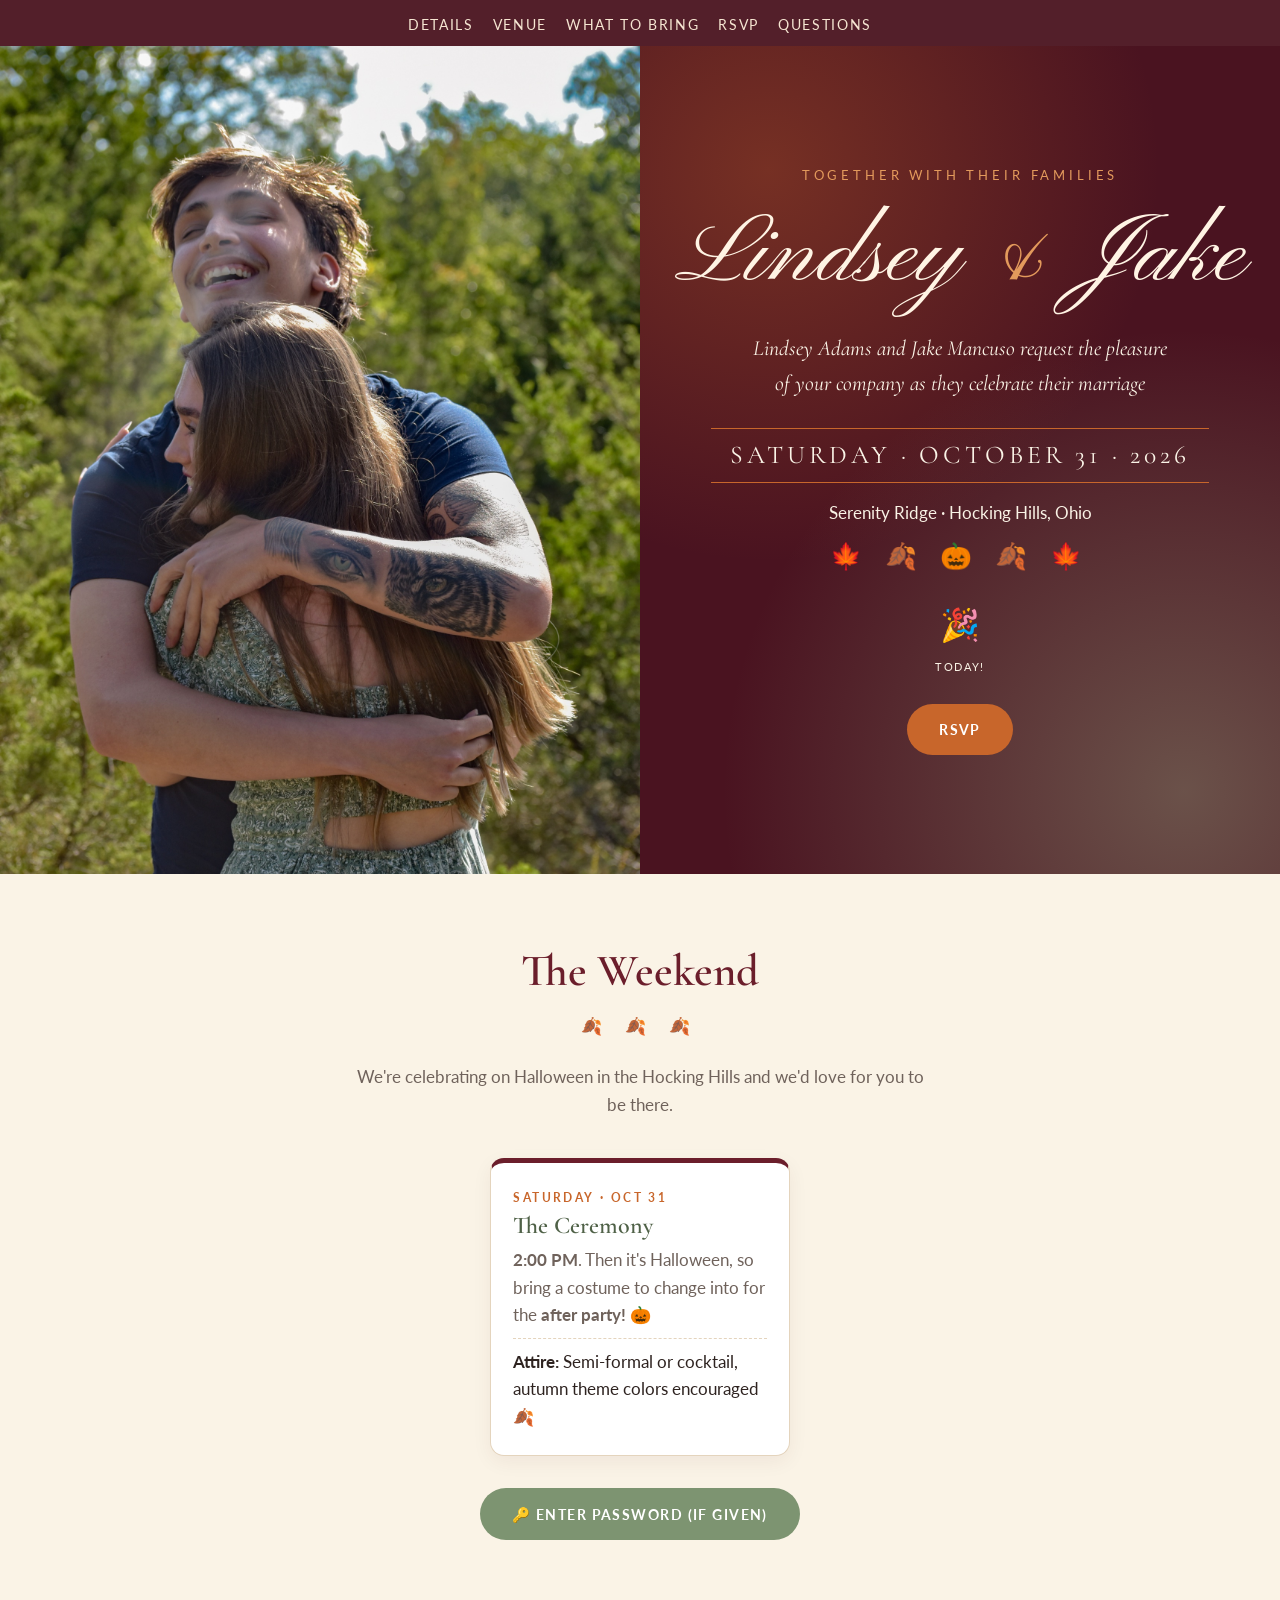
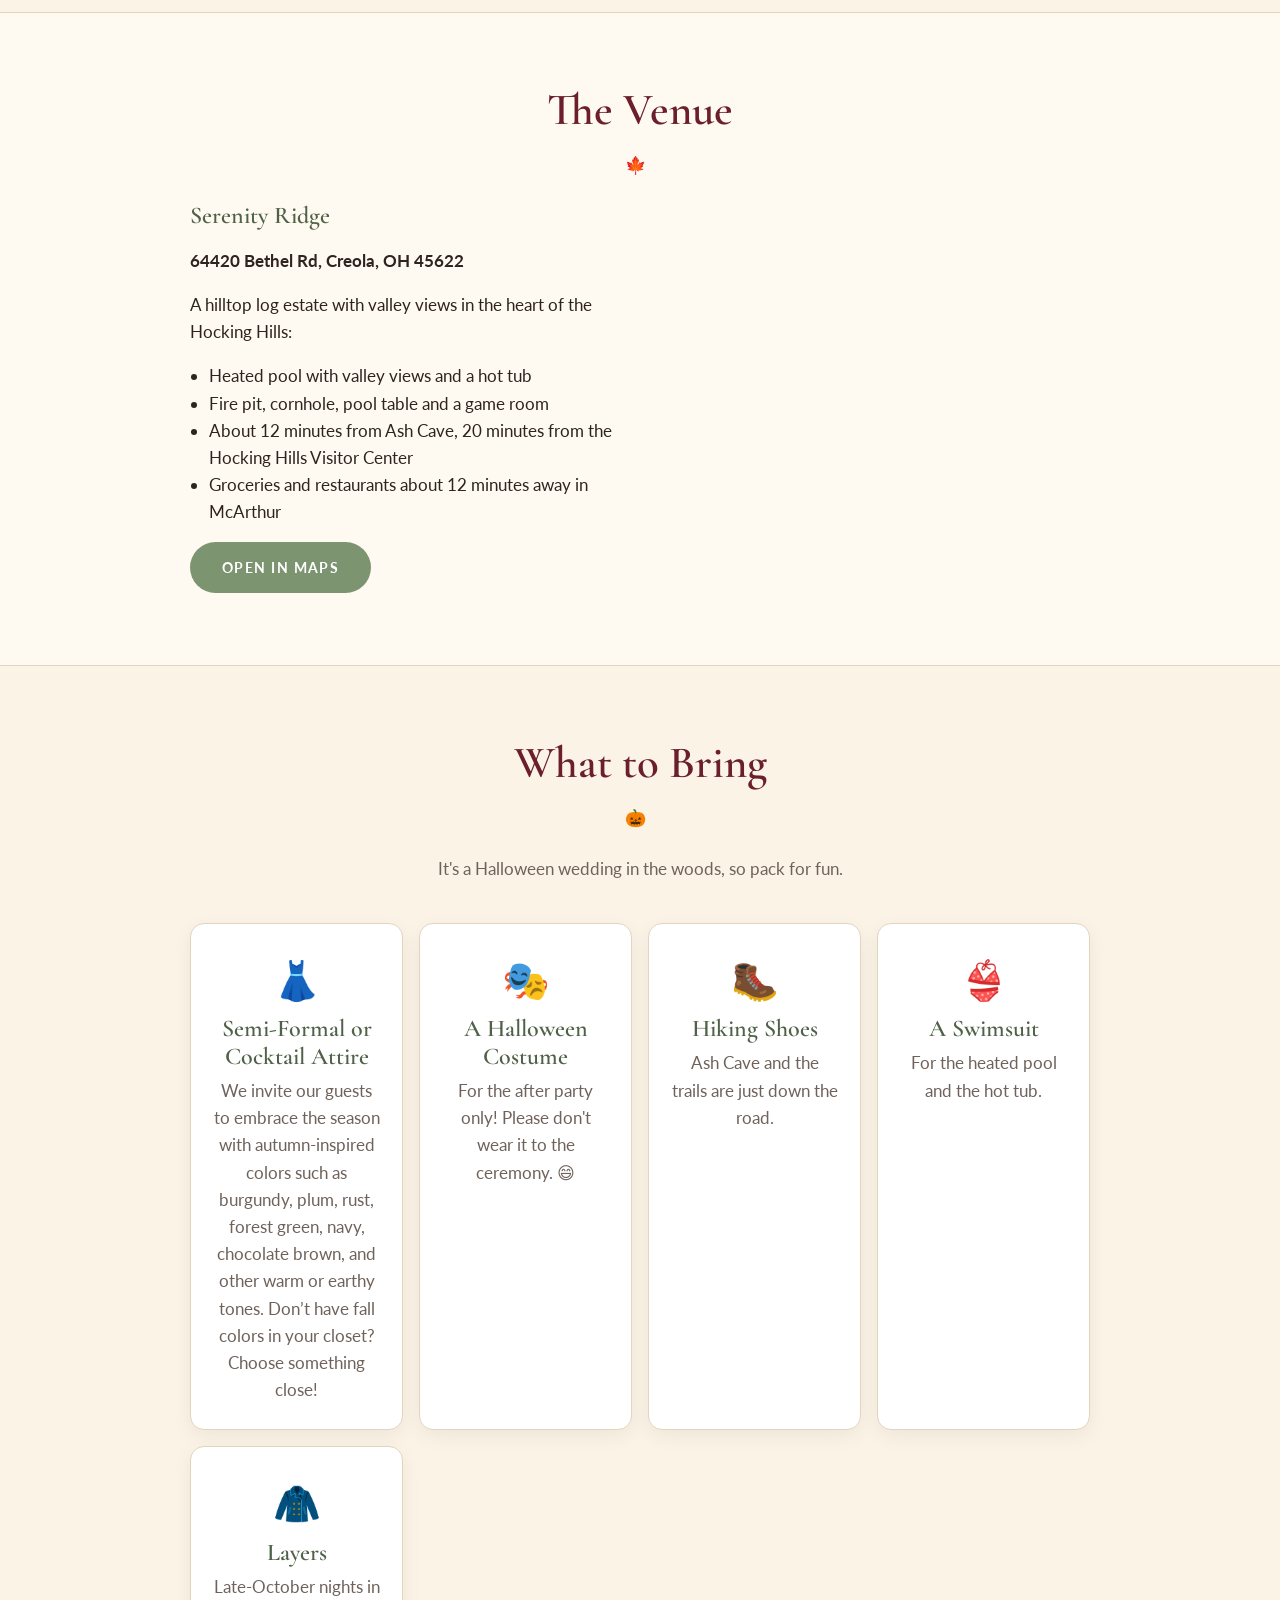
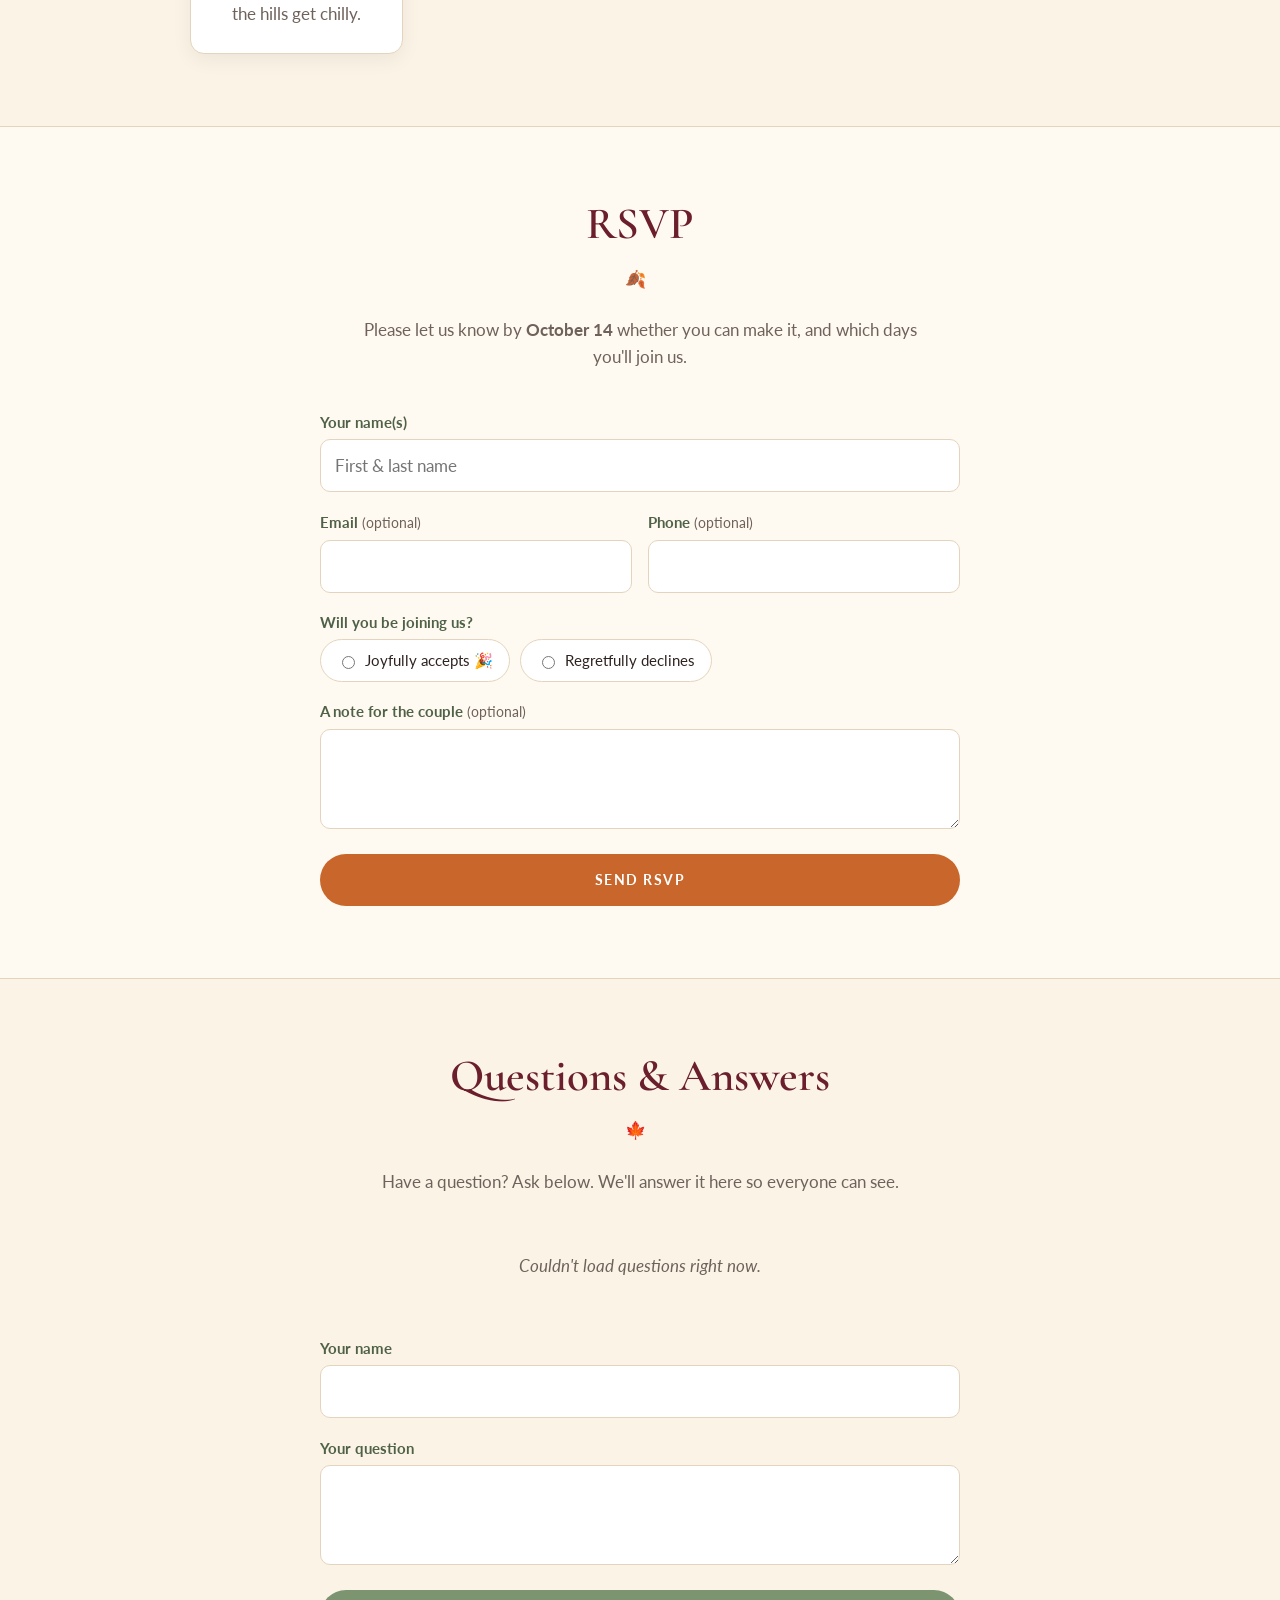
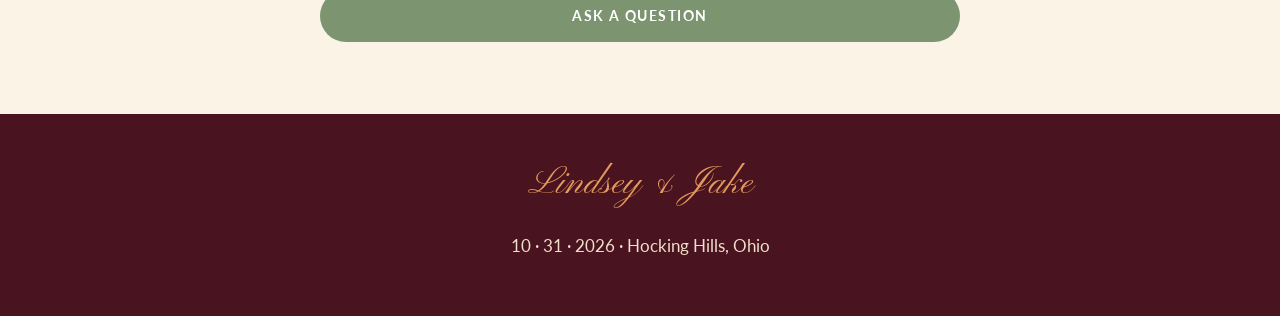
==== index.html @ f75bcf97 "Attire: semi-formal or cocktail Co-Authored-By: Claude Opus 5.5 <noreply@anthropic.com> Claude-Sessi" ====
<!doctype html>
<html lang="en">
<head>
  <meta charset="utf-8">
  <meta name="viewport" content="width=device-width, initial-scale=1">
  <title>Lindsey & Jake · October 31, 2026</title>
  <meta name="description" content="You're invited to celebrate the wedding of Lindsey Adams & Jake Mancuso, Saturday, October 31, 2026 in Hocking Hills, Ohio.">
  <meta property="og:title" content="Lindsey & Jake are getting married! 🍂">
  <meta property="og:description" content="Saturday, October 31, 2026 · Hocking Hills, Ohio. Please RSVP.">
  <meta property="og:image" content="https://jakecuso.github.io/Wedding/assets/couple.jpg">
  <meta property="og:type" content="website">
  <link rel="icon" href="data:image/svg+xml,<svg xmlns='http://www.w3.org/2000/svg' viewBox='0 0 100 100'><text y='.9em' font-size='90'>🍂</text></svg>">
  <link rel="preconnect" href="https://fonts.googleapis.com">
  <link rel="preconnect" href="https://fonts.gstatic.com" crossorigin>
  <link href="https://fonts.googleapis.com/css2?family=Cormorant+Garamond:ital,wght@0,500;0,600;1,500&family=Lato:wght@400;700&family=Pinyon+Script&display=swap" rel="stylesheet">
  <link rel="stylesheet" href="style.css?v=6">
</head>
<body>

<nav>
  <ul>
    <li><a href="#details">Details</a></li>
    <li><a href="#venue">Venue</a></li>
    <li><a href="#bring">What to Bring</a></li>
    <li><a href="#rsvp">RSVP</a></li>
    <li><a href="#questions">Questions</a></li>
  </ul>
</nav>

<header class="hero">
  <div class="hero-photo" role="img" aria-label="Lindsey and Jake hugging and laughing among the trees"></div>
  <div class="hero-text">
    <p class="eyebrow">Together with their families</p>
    <h1 class="script">Lindsey <span class="amp">&amp;</span> Jake</h1>
    <p class="invite-line">Lindsey Adams and Jake Mancuso request the pleasure of your company as they celebrate their marriage</p>
    <div class="date">Saturday · October 31 · 2026</div>
    <p style="margin:0">Serenity Ridge · Hocking Hills, Ohio</p>
    <div class="leaves" aria-hidden="true">🍁 🍂 🎃 🍂 🍁</div>
    <div class="countdown" id="countdown" aria-live="off"></div>
    <a class="btn" href="#rsvp">RSVP</a>
  </div>
</header>

<section id="details">
  <div class="wrap">
    <h2>The Weekend</h2>
    <div class="divider">🍂 🍂 🍂</div>
    <p class="lead">We're celebrating on Halloween in the Hocking Hills and we'd love for you to be there.</p>
    <div class="timeline">
      <div class="card side private hidden">
        <div class="day">Friday · Oct 30</div>
        <h3>Arrivals &amp; Welcome</h3>
        <p>Guests start arriving at <strong>7:00 PM</strong>. Come hang out by the fire pit, hot tub and pool.</p>
      </div>
      <div class="card main">
        <div class="day">Saturday · Oct 31</div>
        <h3>The Ceremony</h3>
        <p><strong data-bind="ceremonyTime">2:00 PM</strong>. Then it's Halloween, so bring a costume to change into for the <strong>after party!</strong> 🎃</p>
        <p class="attire"><strong>Attire:</strong> Semi-formal or cocktail, autumn theme colors encouraged 🍂</p>
      </div>
      <div class="card side private hidden">
        <div class="day">Sunday · Nov 1</div>
        <h3>Farewell</h3>
        <p>Overnight guests head home. Everyone out by <strong>10:00 AM</strong>.</p>
      </div>
    </div>
    <div class="pw-box" id="pwBox">
      <button class="btn green" type="button" id="pwOpen">🔑 Enter Password (if given)</button>
      <form id="pwForm" class="hidden">
        <input type="password" id="pw" placeholder="Password" autocomplete="off" aria-label="Password">
        <button class="btn" type="submit">Unlock</button>
      </form>
      <div class="status hidden" id="pwStatus" role="status"></div>
    </div>
    <div class="private hidden unlocked-note">
      <p>🔓 <strong>You're invited for the whole weekend!</strong> Arrive Friday from 7 PM and stay through Sunday morning.</p>
      <a class="btn" href="stay.html">Overnight Guest Details</a>
    </div>
  </div>
</section>

<section id="venue" class="alt">
  <div class="wrap">
    <h2>The Venue</h2>
    <div class="divider">🍁</div>
    <div class="venue">
      <div>
        <h3 data-bind="venueName">Serenity Ridge</h3>
        <p><strong data-bind="venueAddress"></strong></p>
        <p>A hilltop log estate with valley views in the heart of the Hocking Hills:</p>
        <ul>
          <li>Heated pool with valley views and a hot tub</li>
          <li>Fire pit, cornhole, pool table and a game room</li>
          <li>About 12 minutes from Ash Cave, 20 minutes from the Hocking Hills Visitor Center</li>
          <li>Groceries and restaurants about 12 minutes away in McArthur</li>
        </ul>
        <a class="btn green" id="mapsLink" target="_blank" rel="noopener">Open in Maps</a>
      </div>
      <iframe id="mapFrame" loading="lazy" title="Map of the venue area"></iframe>
    </div>
  </div>
</section>

<section id="bring">
  <div class="wrap">
    <h2>What to Bring</h2>
    <div class="divider">🎃</div>
    <p class="lead">It's a Halloween wedding in the woods, so pack for fun.</p>
    <div class="pack">
      <div class="card"><div class="icon">👗</div><h3>Semi-Formal or Cocktail Attire</h3><p>We invite our guests to embrace the season with autumn-inspired colors such as burgundy, plum, rust, forest green, navy, chocolate brown, and other warm or earthy tones. Don’t have fall colors in your closet? Choose something close!</p></div>
      <div class="card"><div class="icon">🎭</div><h3>A Halloween Costume</h3><p>For the after party only! Please don't wear it to the ceremony. 😄</p></div>
      <div class="card"><div class="icon">🥾</div><h3>Hiking Shoes</h3><p>Ash Cave and the trails are just down the road.</p></div>
      <div class="card"><div class="icon">👙</div><h3>A Swimsuit</h3><p>For the heated pool and the hot tub.</p></div>
      <div class="card"><div class="icon">🧥</div><h3>Layers</h3><p>Late-October nights in the hills get chilly.</p></div>
    </div>
  </div>
</section>

<section id="rsvp" class="alt">
  <div class="narrow">
    <h2>RSVP</h2>
    <div class="divider">🍂</div>
    <p class="lead">Please let us know by <strong>October 14</strong> whether you can make it, and which days you'll join us.</p>

    <form id="rsvpForm" novalidate>
      <input type="hidden" name="type" value="rsvp">
      <div>
        <label for="name">Your name(s)</label>
        <input type="text" id="name" name="name" required autocomplete="name" placeholder="First & last name">
      </div>
      <div class="row">
        <div>
          <label for="email">Email <span class="hint">(optional)</span></label>
          <input type="email" id="email" name="email" autocomplete="email">
        </div>
        <div>
          <label for="phone">Phone <span class="hint">(optional)</span></label>
          <input type="tel" id="phone" name="phone" autocomplete="tel">
        </div>
      </div>

      <div>
        <label>Will you be joining us?</label>
        <div class="choices">
          <label><input type="radio" name="attending" value="Yes" required> Joyfully accepts 🎉</label>
          <label><input type="radio" name="attending" value="No"> Regretfully declines</label>
        </div>
      </div>

      <div id="yesFields" class="hidden">
        <div style="display:grid;gap:1.1rem">
          <div class="row">
            <div>
              <label for="partySize">How many in your party?</label>
              <input type="number" id="partySize" name="partySize" min="1" max="10" value="1">
            </div>
            <div>
              <label for="guestNames">Names of others in your party</label>
              <input type="text" id="guestNames" name="guestNames" placeholder="Optional">
            </div>
          </div>
          <input type="hidden" name="days" value="Saturday ceremony" class="public-only">
          <div class="private hidden">
            <label>Which days will you be there?</label>
            <div class="choices">
              <label><input type="checkbox" name="days" value="Friday evening (7 PM)" disabled> Fri, Oct 30 (from 7 PM)</label>
              <label><input type="checkbox" name="days" value="Saturday ceremony" checked disabled> Sat, Oct 31 (ceremony)</label>
            </div>
          </div>
          <div>
            <label for="dietary">Food allergies or dietary needs</label>
            <input type="text" id="dietary" name="dietary" placeholder="Optional">
          </div>
          <p class="hint private hidden" style="margin:0">Staying the night? Also confirm which nights on the <a href="stay.html#confirm">overnight guest page</a>.</p>
        </div>
      </div>

      <div>
        <label for="message">A note for the couple <span class="hint">(optional)</span></label>
        <textarea id="message" name="message"></textarea>
      </div>

      <button class="btn" type="submit">Send RSVP</button>
      <div class="status hidden" id="rsvpStatus" role="status"></div>
    </form>
  </div>
</section>

<section id="questions">
  <div class="narrow">
    <h2>Questions &amp; Answers</h2>
    <div class="divider">🍁</div>
    <p class="lead">Have a question? Ask below. We'll answer it here so everyone can see.</p>
    <div class="qa-list" id="qaList"><p class="empty">Loading questions…</p></div>

    <form id="questionForm" novalidate>
      <input type="hidden" name="type" value="question">
      <div>
        <label for="qName">Your name</label>
        <input type="text" id="qName" name="name" required>
      </div>
      <div>
        <label for="qText">Your question</label>
        <textarea id="qText" name="question" required></textarea>
      </div>
      <button class="btn green" type="submit">Ask a Question</button>
      <div class="status hidden" id="qStatus" role="status"></div>
    </form>
  </div>
</section>

<footer>
  <div class="script">Lindsey &amp; Jake</div>
  <p>10 · 31 · 2026 · Hocking Hills, Ohio</p>
</footer>

<script src="config.js?v=6"></script>
<script src="app.js?v=6"></script>
</body>
</html>
---- style.css ----
:root {
  --maroon: #6b1e2b;
  --maroon-dark: #4a1320;
  --orange: #c8662b;
  --orange-soft: #e39a5c;
  --green: #7d9471;
  --green-dark: #4f6147;
  --cream: #faf3e6;
  --paper: #fffaf1;
  --ink: #2e2320;
  --muted: #6f625b;
  --line: #e4d4bd;
  --radius: 14px;
}

* { box-sizing: border-box; }
html { scroll-behavior: smooth; }
body {
  margin: 0;
  background: var(--cream);
  color: var(--ink);
  font-family: "Lato", system-ui, sans-serif;
  font-size: 17px;
  line-height: 1.6;
}
img { max-width: 100%; display: block; }
a { color: var(--maroon); }

h1, h2, h3 { font-family: "Cormorant Garamond", Georgia, serif; font-weight: 600; line-height: 1.15; margin: 0 0 .5em; }
h2 { font-size: clamp(2rem, 5vw, 2.8rem); color: var(--maroon); text-align: center; }
h3 { font-size: 1.5rem; color: var(--green-dark); }
.script { font-family: "Pinyon Script", cursive; font-weight: 400; }

/* ---------- nav ---------- */
nav {
  position: sticky; top: 0; z-index: 10;
  background: rgba(74, 19, 32, .95);
  backdrop-filter: blur(6px);
}
nav ul {
  list-style: none; margin: 0 auto; padding: .6rem 1rem;
  display: flex; gap: 1.2rem; justify-content: center; flex-wrap: wrap; max-width: 900px;
}
nav a { color: #f6e6d2; text-decoration: none; font-size: .85rem; letter-spacing: .12em; text-transform: uppercase; }
nav a:hover { color: var(--orange-soft); }

/* ---------- hero ---------- */
.hero {
  display: grid; grid-template-columns: 1fr 1fr; min-height: 92vh;
  background: var(--maroon-dark); color: var(--cream);
}
.hero-photo { background: url("assets/couple.jpg") center 30% / cover no-repeat; min-height: 60vh; }
.hero-text {
  display: flex; flex-direction: column; justify-content: center; align-items: center; text-align: center;
  padding: 3rem 1.5rem;
  background:
    radial-gradient(circle at 20% 15%, rgba(200,102,43,.35), transparent 45%),
    radial-gradient(circle at 85% 90%, rgba(156,175,136,.4), transparent 50%),
    var(--maroon-dark);
}
.eyebrow { letter-spacing: .3em; text-transform: uppercase; font-size: .8rem; color: var(--orange-soft); margin: 0 0 1rem; }
.hero h1 { font-size: clamp(3.4rem, 9vw, 6rem); margin: 0; color: #fff4e4; }
.hero .amp { color: var(--orange-soft); }
.hero .invite-line { font-family: "Cormorant Garamond", serif; font-size: 1.35rem; font-style: italic; max-width: 26rem; margin: 1.2rem 0; }
.hero .date { font-family: "Cormorant Garamond", serif; font-size: 1.6rem; letter-spacing: .15em; text-transform: uppercase; border-top: 1px solid var(--orange); border-bottom: 1px solid var(--orange); padding: .4rem 1.2rem; margin: .5rem 0 1rem; }
.leaves { font-size: 1.6rem; letter-spacing: .5rem; margin: .5rem 0; }
.countdown { display: flex; gap: 1rem; margin: 1rem 0 1.6rem; }
.countdown div { text-align: center; min-width: 3.6rem; }
.countdown b { display: block; font-family: "Cormorant Garamond", serif; font-size: 2rem; color: var(--orange-soft); }
.countdown span { font-size: .7rem; letter-spacing: .15em; text-transform: uppercase; }

.btn {
  display: inline-block; border: 0; cursor: pointer;
  background: var(--orange); color: #fff; font: inherit; font-weight: 700;
  letter-spacing: .1em; text-transform: uppercase; font-size: .9rem;
  padding: .9rem 2rem; border-radius: 999px; text-decoration: none;
  transition: background .2s, transform .2s;
}
.btn:hover { background: var(--maroon); transform: translateY(-1px); }
.btn:disabled { opacity: .6; cursor: wait; }
.btn.green { background: var(--green); }
.btn.green:hover { background: var(--green-dark); }

/* ---------- sections ---------- */
section { padding: 4.5rem 1rem; }
section.alt { background: var(--paper); border-top: 1px solid var(--line); border-bottom: 1px solid var(--line); }
.wrap { max-width: 900px; margin: 0 auto; }
.narrow { max-width: 640px; margin: 0 auto; }
.lead { text-align: center; color: var(--muted); max-width: 36rem; margin: 0 auto 2.5rem; }
.divider { text-align: center; color: var(--orange); letter-spacing: .6rem; margin: -.5rem 0 1.5rem; }

.timeline { display: grid; grid-template-columns: repeat(3, 1fr); gap: 1.2rem; }
.card {
  background: #fff; border: 1px solid var(--line); border-radius: var(--radius);
  padding: 1.6rem 1.4rem; box-shadow: 0 6px 20px rgba(74,19,32,.06);
}
.card .day { font-size: .75rem; letter-spacing: .2em; text-transform: uppercase; color: var(--orange); font-weight: 700; }
.card h3 { margin: .3rem 0 .4rem; }
.card p { margin: 0; color: var(--muted); }
.card p.attire { margin-top: .6rem; padding-top: .6rem; border-top: 1px dashed var(--line); color: var(--ink); }
.card.main { border-top: 5px solid var(--maroon); }
.card.side { border-top: 5px solid var(--green); }

.venue { display: grid; grid-template-columns: 1.1fr 1fr; gap: 1.5rem; align-items: center; }
.venue ul { padding-left: 1.2rem; margin: .5rem 0 1rem; }
.venue iframe { width: 100%; height: 300px; border: 0; border-radius: var(--radius); }

.pack { display: grid; grid-template-columns: repeat(auto-fit, minmax(190px, 1fr)); gap: 1rem; }
.pack .card { text-align: center; }
.pack .icon { font-size: 2.4rem; }

/* ---------- forms ---------- */
form { display: grid; gap: 1.1rem; }
label { font-weight: 700; font-size: .95rem; color: var(--green-dark); display: block; margin-bottom: .3rem; }
.hint { font-weight: 400; color: var(--muted); font-size: .85rem; }
input[type=text], input[type=email], input[type=tel], input[type=number], input[type=password], textarea, select {
  width: 100%; font: inherit; padding: .75rem .9rem;
  border: 1px solid var(--line); border-radius: 10px; background: #fff; color: var(--ink);
}
input:focus, textarea:focus, select:focus { outline: 2px solid var(--orange-soft); border-color: var(--orange); }
textarea { min-height: 100px; resize: vertical; }
.row { display: grid; grid-template-columns: 1fr 1fr; gap: 1rem; }
.choices { display: flex; gap: .6rem; flex-wrap: wrap; }
.choices label {
  font-weight: 400; color: var(--ink); margin: 0; cursor: pointer;
  border: 1px solid var(--line); background: #fff; border-radius: 999px; padding: .5rem 1rem;
  display: flex; gap: .45rem; align-items: center;
}
.choices input { accent-color: var(--maroon); }
.choices label:has(input:checked) { border-color: var(--maroon); background: #f7e8e4; }
.hidden { display: none !important; }
.status { text-align: center; padding: 1rem; border-radius: 10px; }
.status.ok { background: #e6ede0; color: var(--green-dark); }
.status.err { background: #f7e1dc; color: var(--maroon); }

/* ---------- Q&A ---------- */
.qa-list { display: grid; gap: 1rem; margin-bottom: 2.5rem; }
.qa { background: #fff; border: 1px solid var(--line); border-left: 4px solid var(--orange); border-radius: 10px; padding: 1rem 1.2rem; }
.qa .q { font-weight: 700; }
.qa .q small { font-weight: 400; color: var(--muted); }
.qa .a { margin-top: .4rem; color: var(--green-dark); }
.qa .a::before { content: "Lindsey & Jake: "; font-weight: 700; color: var(--maroon); }
.empty { text-align: center; color: var(--muted); font-style: italic; }

footer { background: var(--maroon-dark); color: #f1dfcb; text-align: center; padding: 2.5rem 1rem; }
footer .script { font-size: 2.4rem; color: var(--orange-soft); }

/* ---------- overnight gate ---------- */
.gate { min-height: 100vh; display: grid; place-items: center; padding: 1.5rem;
  background: radial-gradient(circle at 30% 20%, rgba(200,102,43,.35), transparent 50%), var(--maroon-dark); }
.gate .card { max-width: 420px; width: 100%; text-align: center; }

@media (max-width: 760px) {
  .hero { grid-template-columns: 1fr; }
  .hero-photo { min-height: 70vh; }
  .timeline, .venue, .row { grid-template-columns: 1fr; }
  section { padding: 3.5rem 1rem; }
  nav ul { gap: .8rem; }
  nav a { font-size: .75rem; }
}

/* ---------- password unlock ---------- */
.timeline { display: flex; flex-wrap: wrap; justify-content: center; }
.timeline .card { flex: 1 1 240px; max-width: 300px; }
.pw-box { text-align: center; margin-top: 2rem; display: grid; gap: .8rem; justify-items: center; }
.pw-box form { display: flex; gap: .6rem; flex-wrap: wrap; justify-content: center; }
.pw-box input { max-width: 220px; }
.unlocked-note { text-align: center; margin-top: 2rem; background: #fff; border: 1px dashed var(--green); border-radius: var(--radius); padding: 1.2rem; }
.unlocked-note p { margin: 0 0 1rem; }
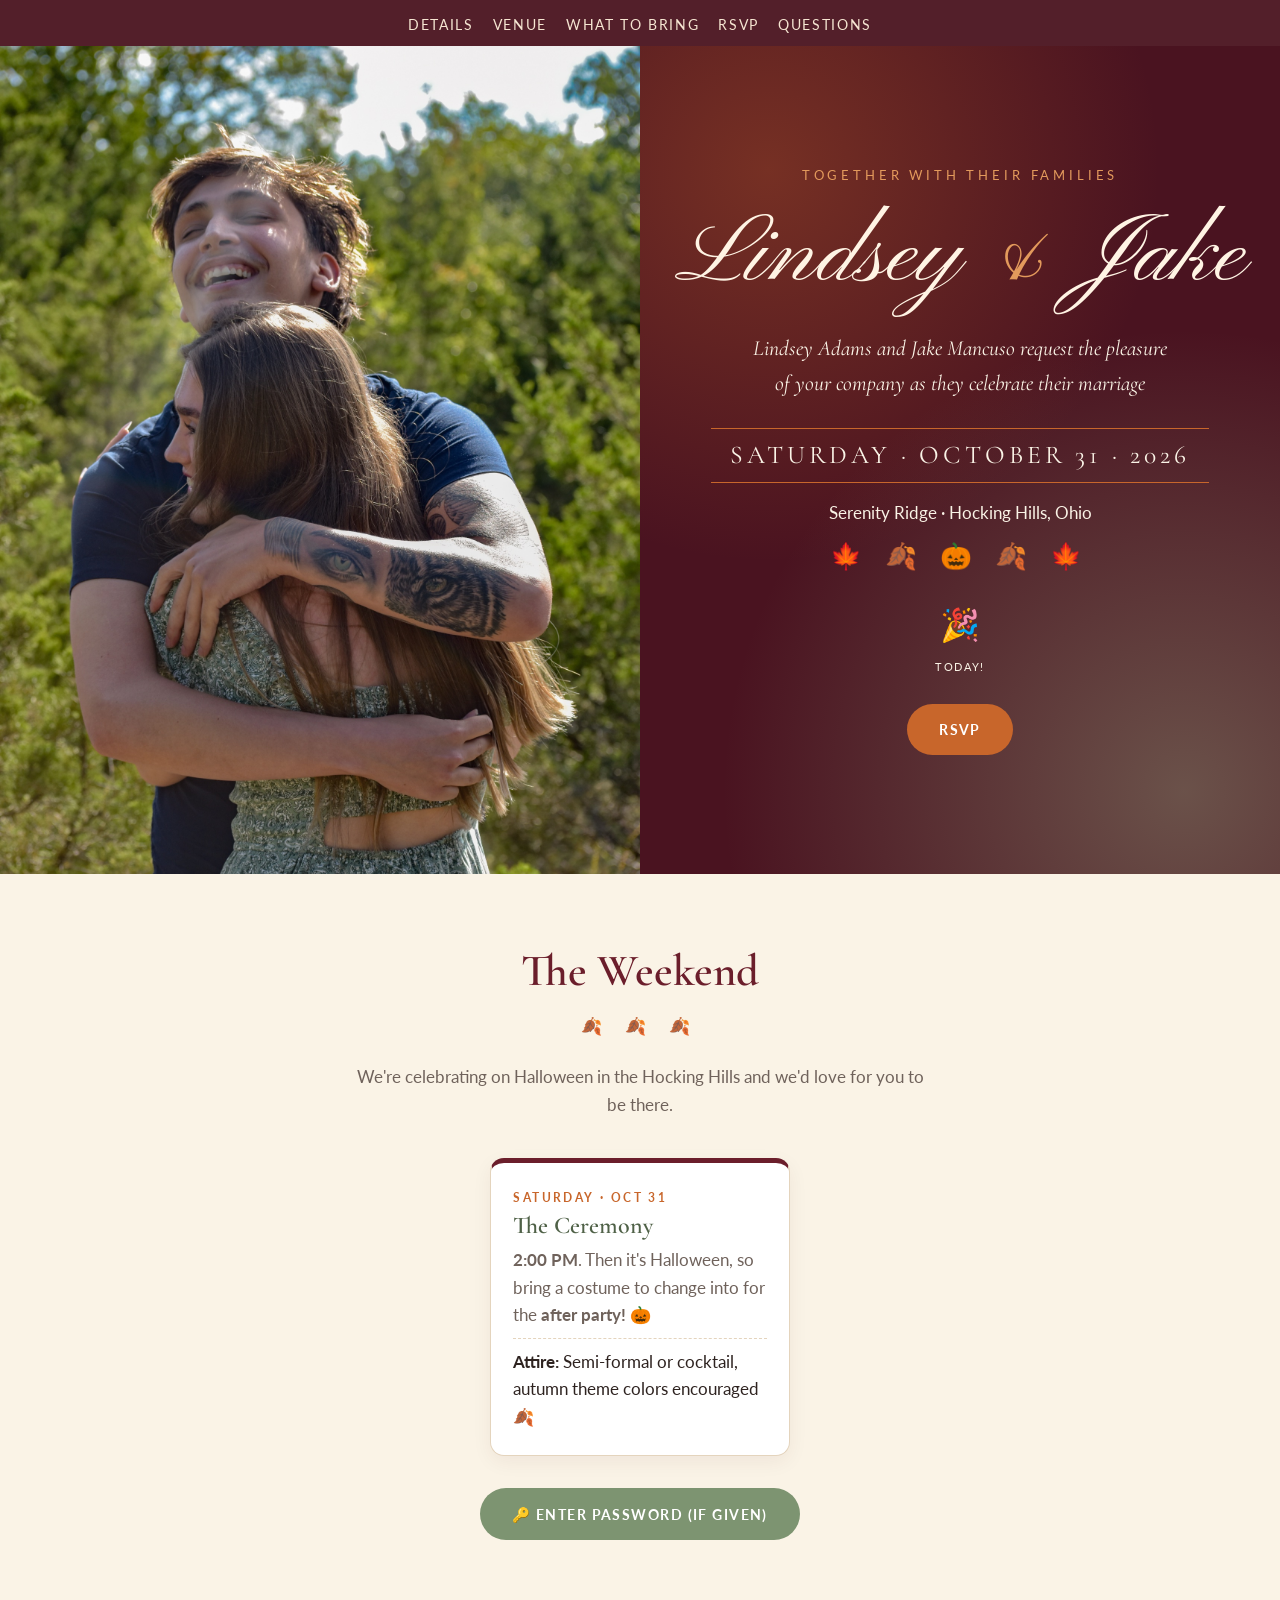
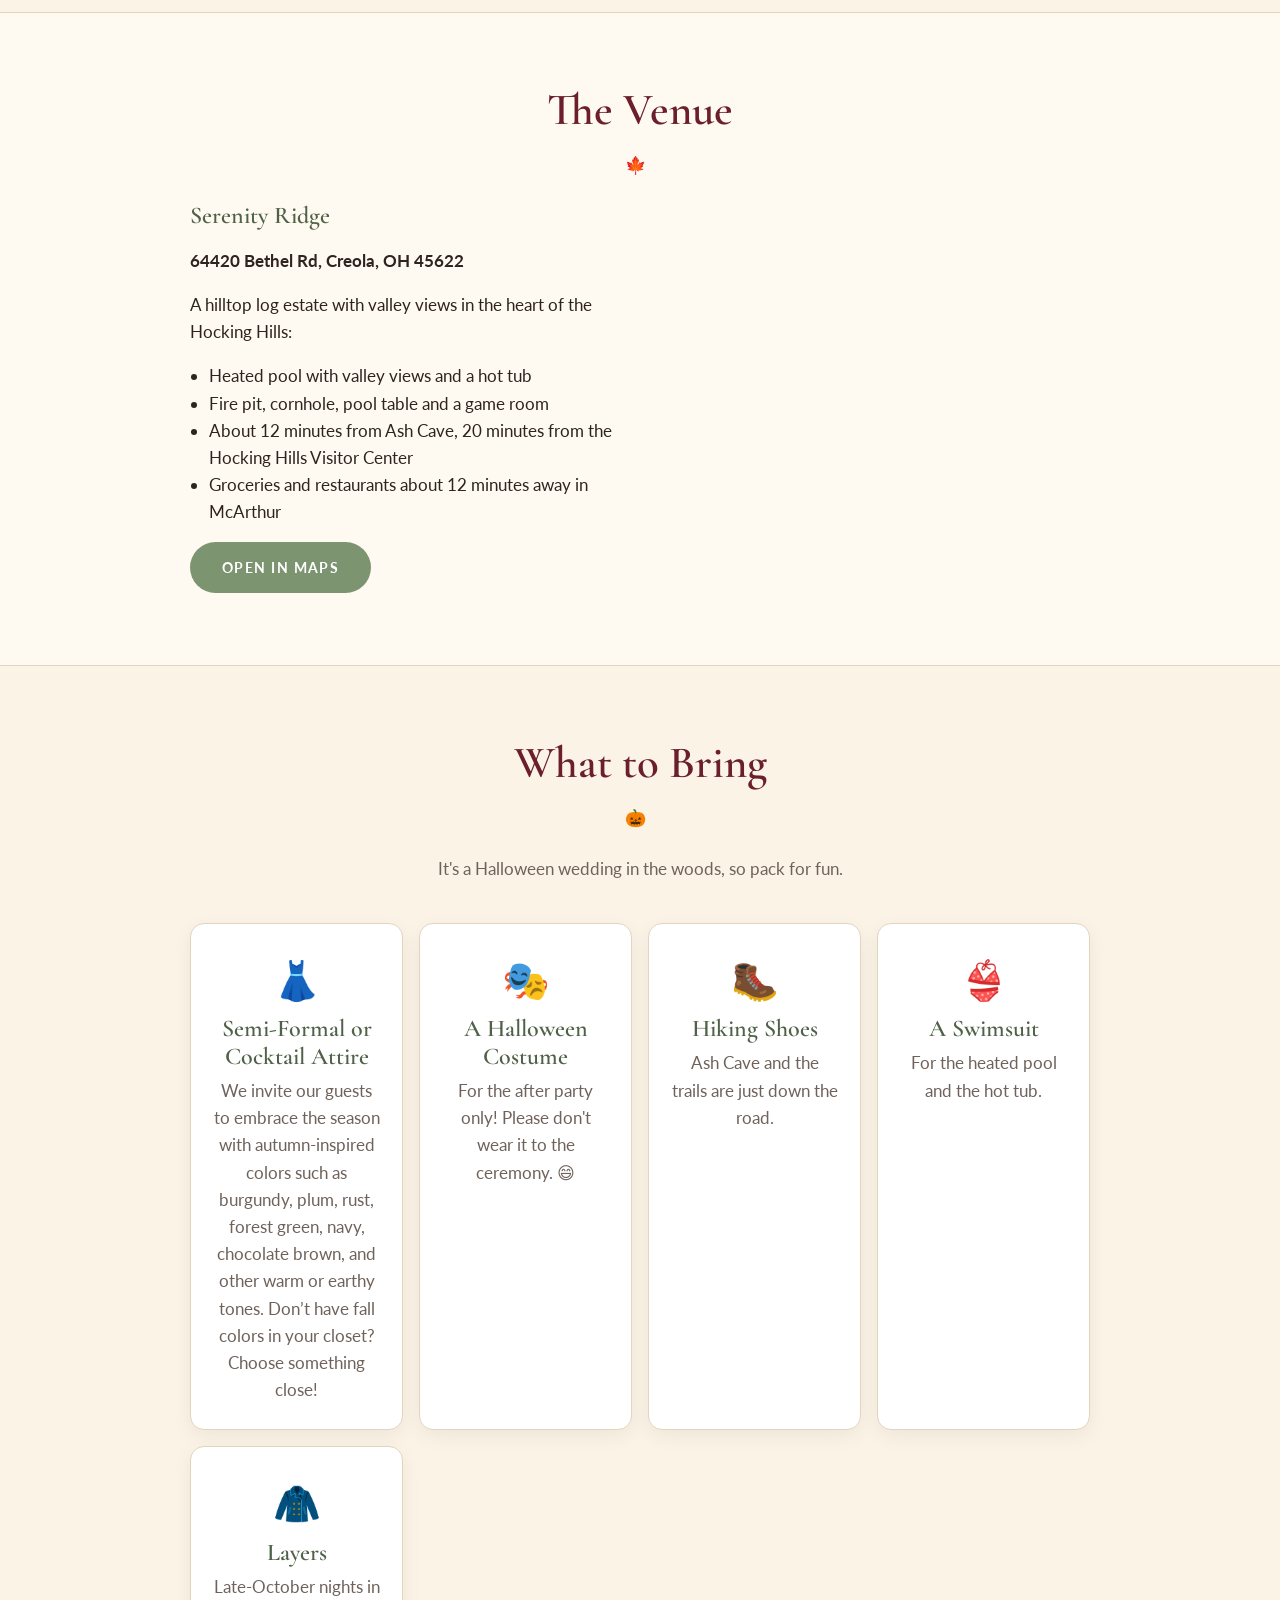
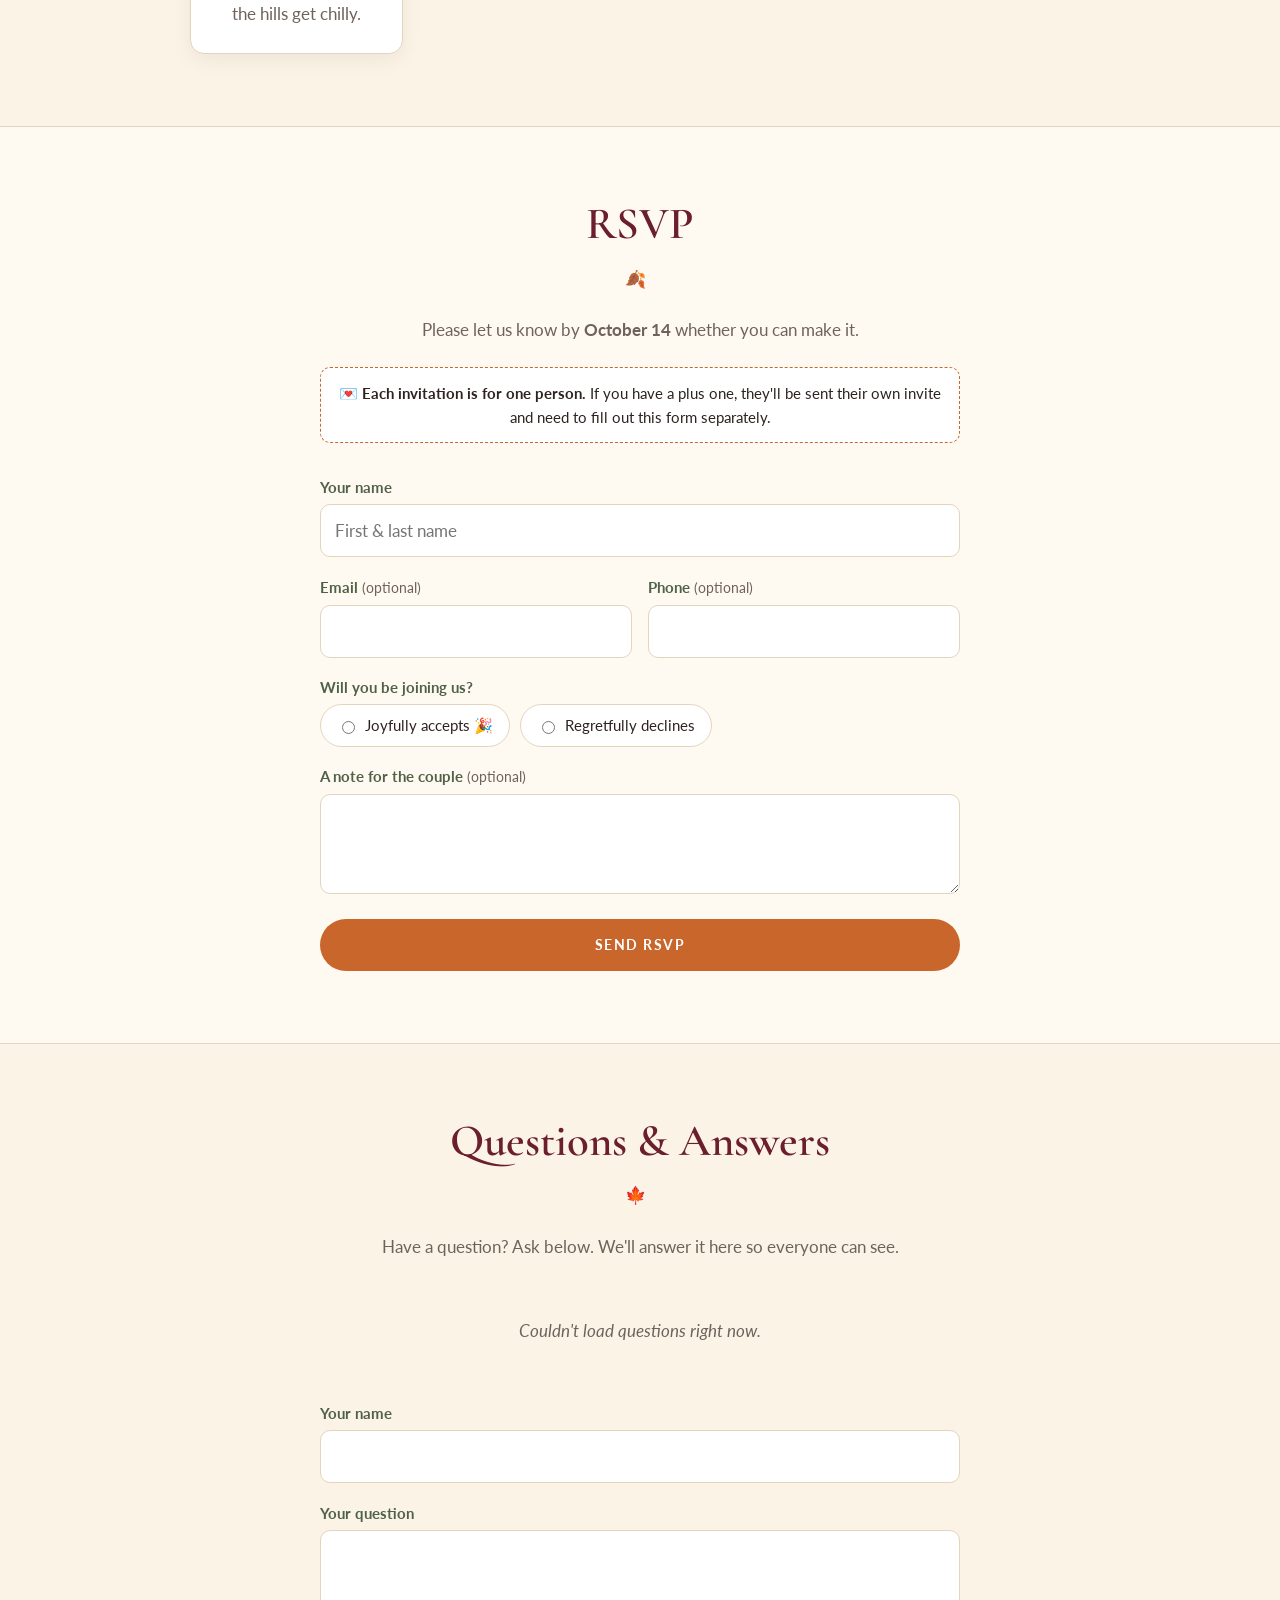
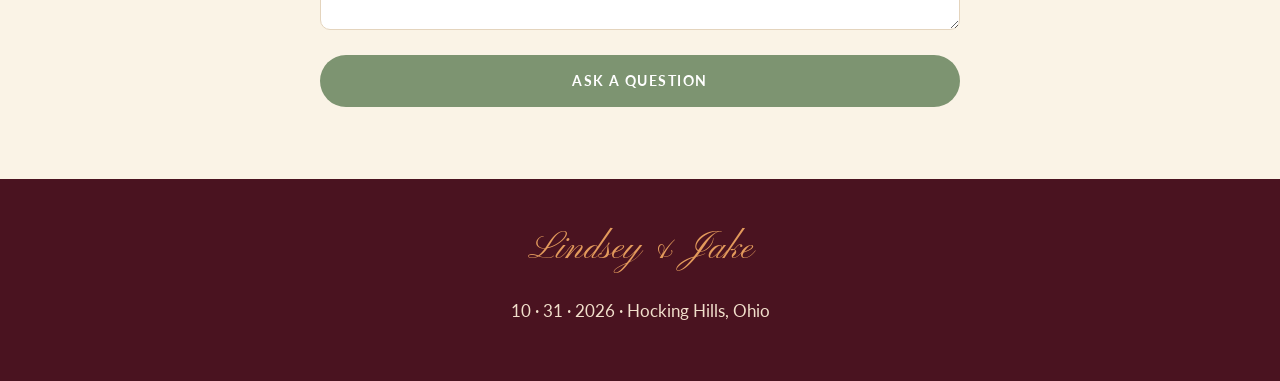
==== commit a08f3d60: "Remove plus-one fields; plus ones RSVP separately Co-Authored-By: Claude Opus 5.5 <noreply@anthropic" ====
--- a/index.html
+++ b/index.html
@@ -13,7 +13,7 @@
   <link rel="preconnect" href="https://fonts.googleapis.com">
   <link rel="preconnect" href="https://fonts.gstatic.com" crossorigin>
   <link href="https://fonts.googleapis.com/css2?family=Cormorant+Garamond:ital,wght@0,500;0,600;1,500&family=Lato:wght@400;700&family=Pinyon+Script&display=swap" rel="stylesheet">
-  <link rel="stylesheet" href="style.css?v=6">
+  <link rel="stylesheet" href="style.css?v=7">
 </head>
 <body>
 
@@ -120,12 +120,13 @@
   <div class="narrow">
     <h2>RSVP</h2>
     <div class="divider">🍂</div>
-    <p class="lead">Please let us know by <strong>October 14</strong> whether you can make it, and which days you'll join us.</p>
+    <p class="lead">Please let us know by <strong>October 14</strong> whether you can make it.</p>
+    <p class="plusone">💌 <strong>Each invitation is for one person.</strong> If you have a plus one, they'll be sent their own invite and need to fill out this form separately.</p>
 
     <form id="rsvpForm" novalidate>
       <input type="hidden" name="type" value="rsvp">
       <div>
-        <label for="name">Your name(s)</label>
+        <label for="name">Your name</label>
         <input type="text" id="name" name="name" required autocomplete="name" placeholder="First & last name">
       </div>
       <div class="row">
@@ -149,16 +150,6 @@
 
       <div id="yesFields" class="hidden">
         <div style="display:grid;gap:1.1rem">
-          <div class="row">
-            <div>
-              <label for="partySize">How many in your party?</label>
-              <input type="number" id="partySize" name="partySize" min="1" max="10" value="1">
-            </div>
-            <div>
-              <label for="guestNames">Names of others in your party</label>
-              <input type="text" id="guestNames" name="guestNames" placeholder="Optional">
-            </div>
-          </div>
           <input type="hidden" name="days" value="Saturday ceremony" class="public-only">
           <div class="private hidden">
             <label>Which days will you be there?</label>
@@ -214,7 +205,7 @@
   <p>10 · 31 · 2026 · Hocking Hills, Ohio</p>
 </footer>
 
-<script src="config.js?v=6"></script>
-<script src="app.js?v=6"></script>
+<script src="config.js?v=7"></script>
+<script src="app.js?v=7"></script>
 </body>
 </html>
--- a/style.css
+++ b/style.css
@@ -167,3 +167,5 @@
 .pw-box input { max-width: 220px; }
 .unlocked-note { text-align: center; margin-top: 2rem; background: #fff; border: 1px dashed var(--green); border-radius: var(--radius); padding: 1.2rem; }
 .unlocked-note p { margin: 0 0 1rem; }
+
+.plusone { text-align: center; background: #fff; border: 1px dashed var(--orange); border-radius: 10px; padding: .8rem 1rem; margin: -1rem auto 2rem; font-size: .95rem; }
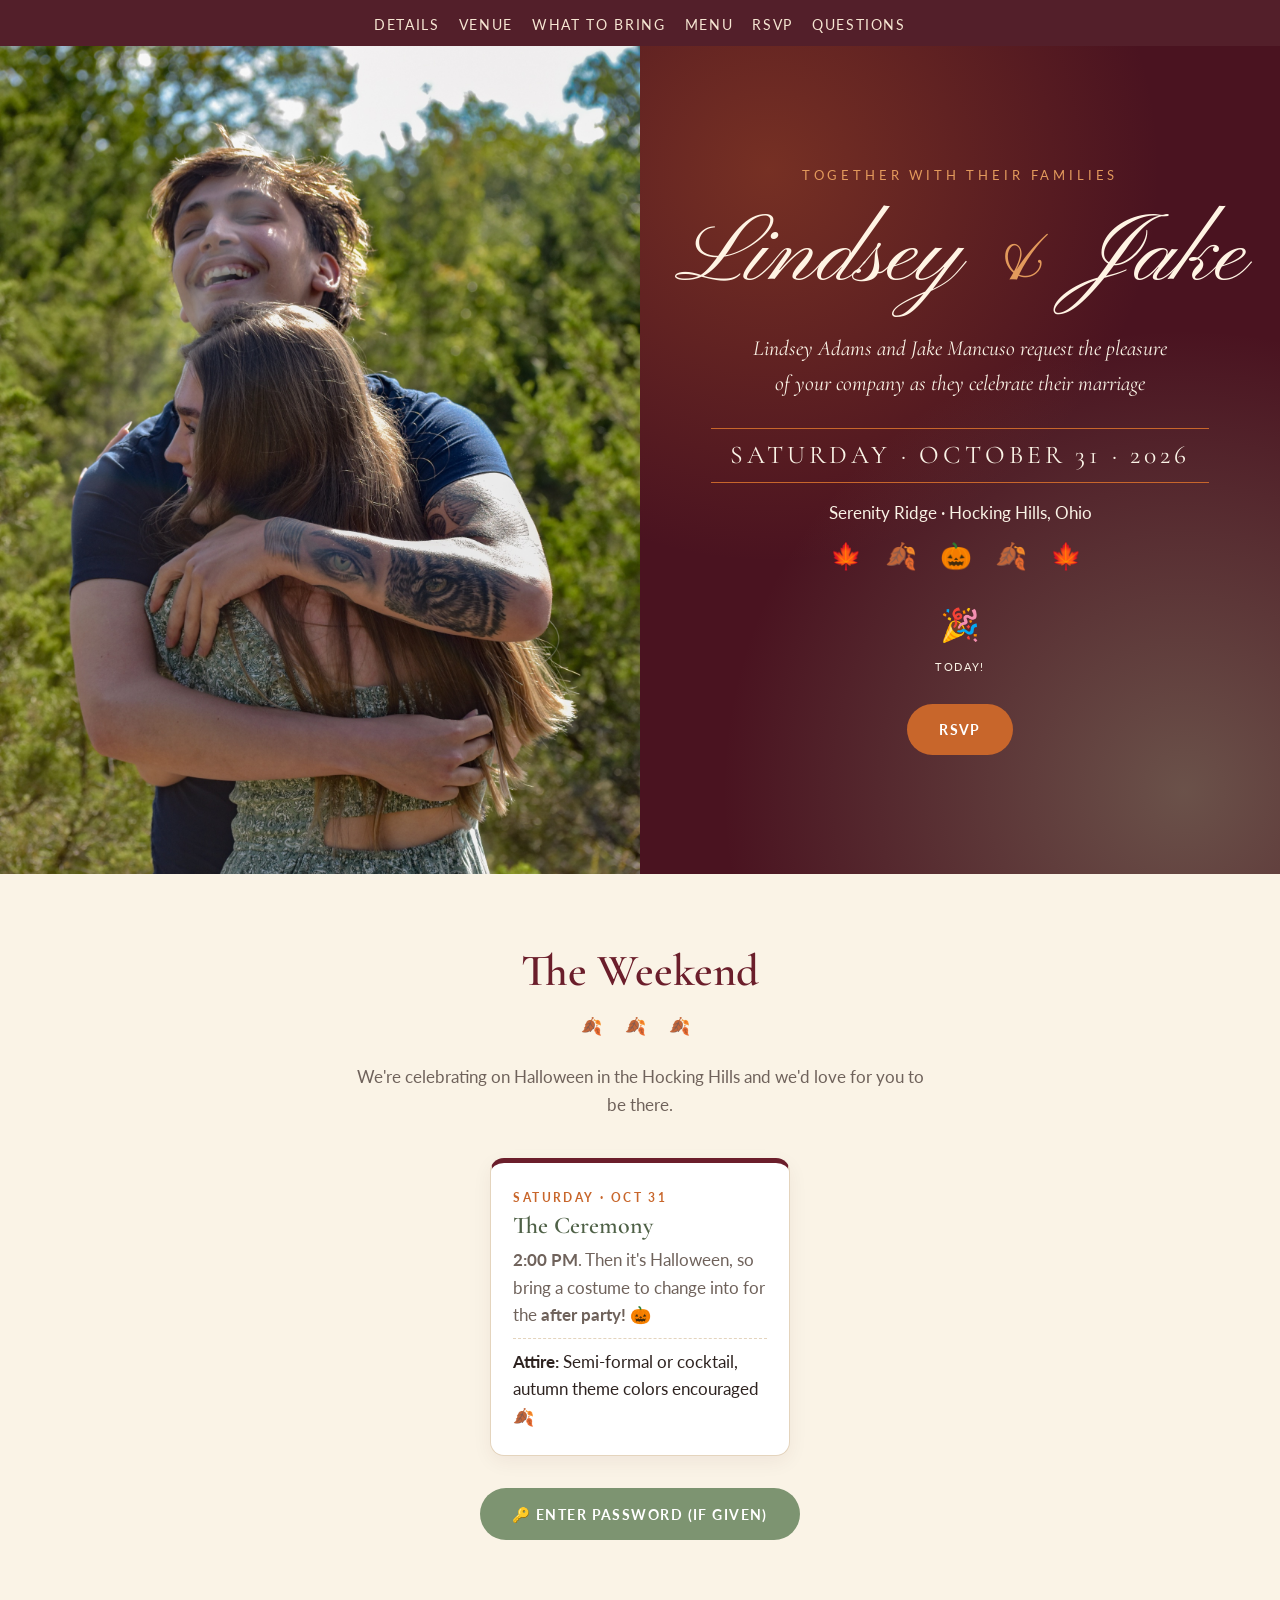
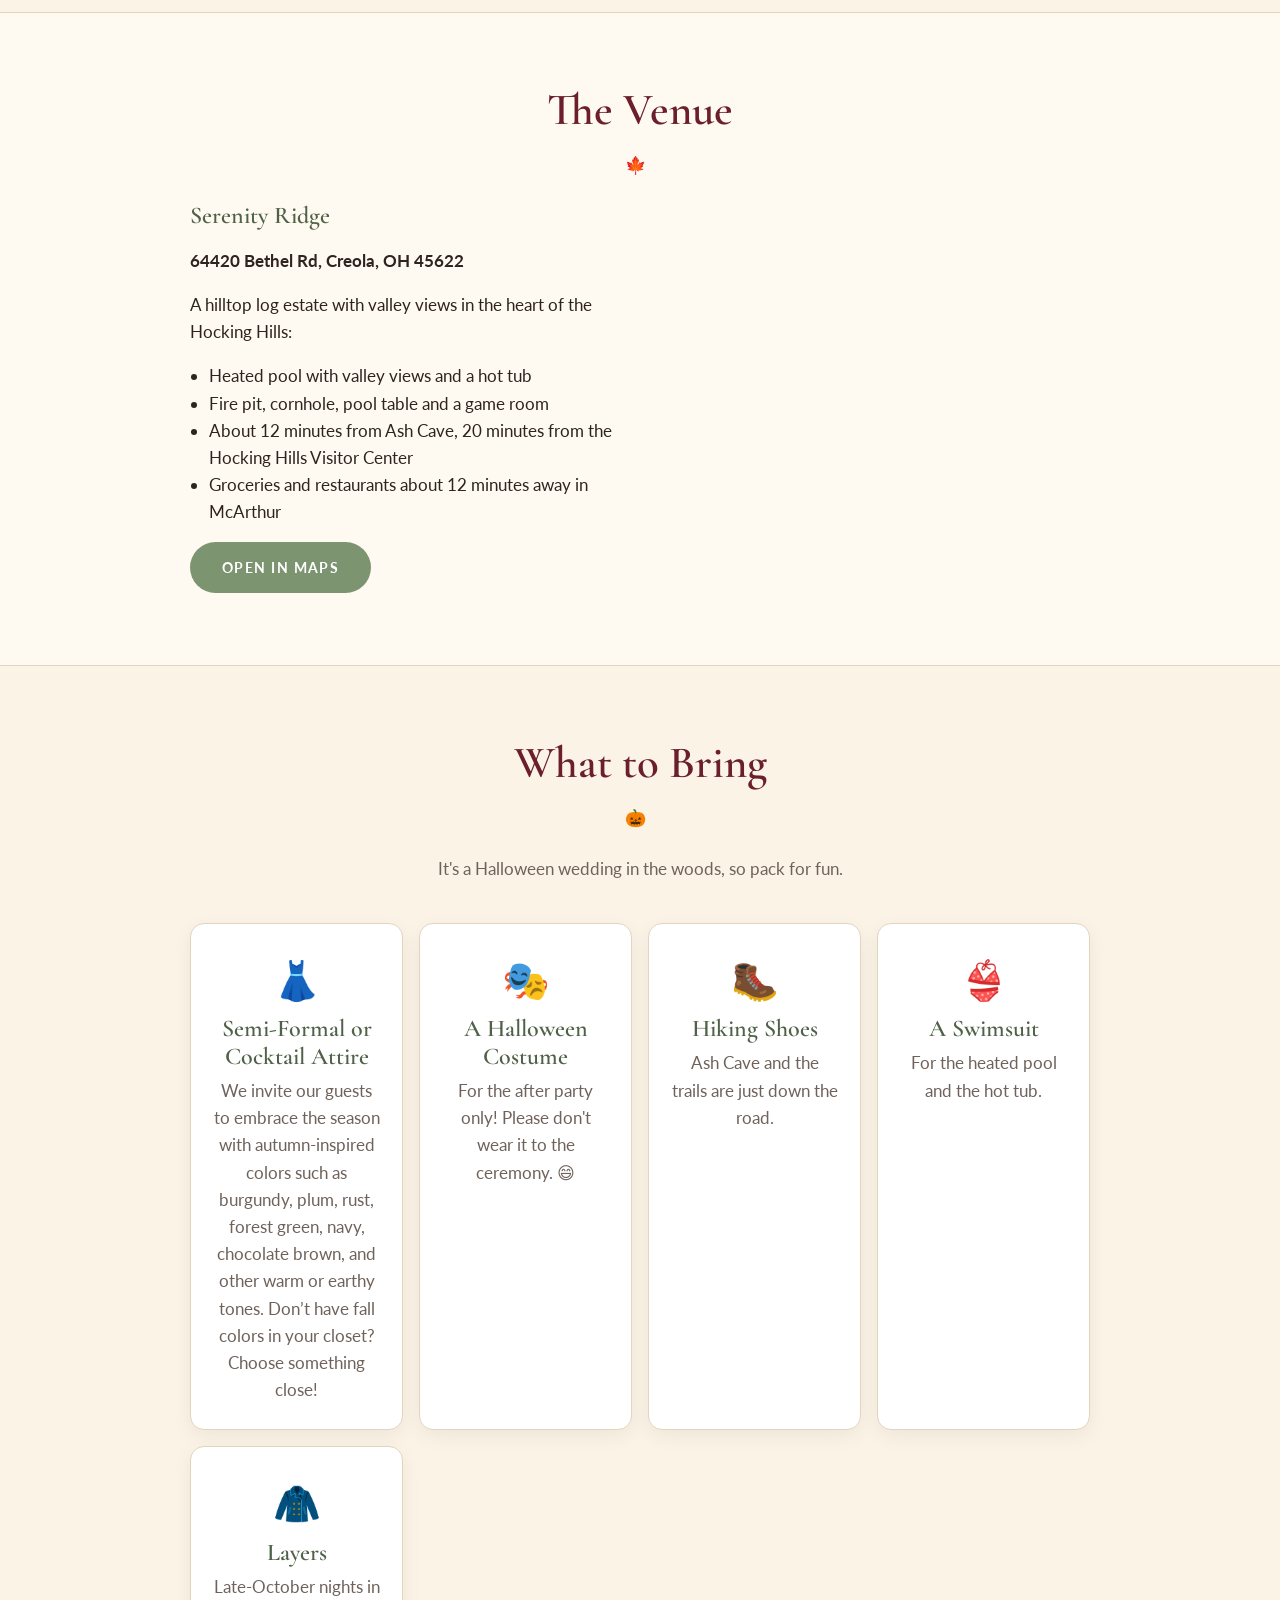
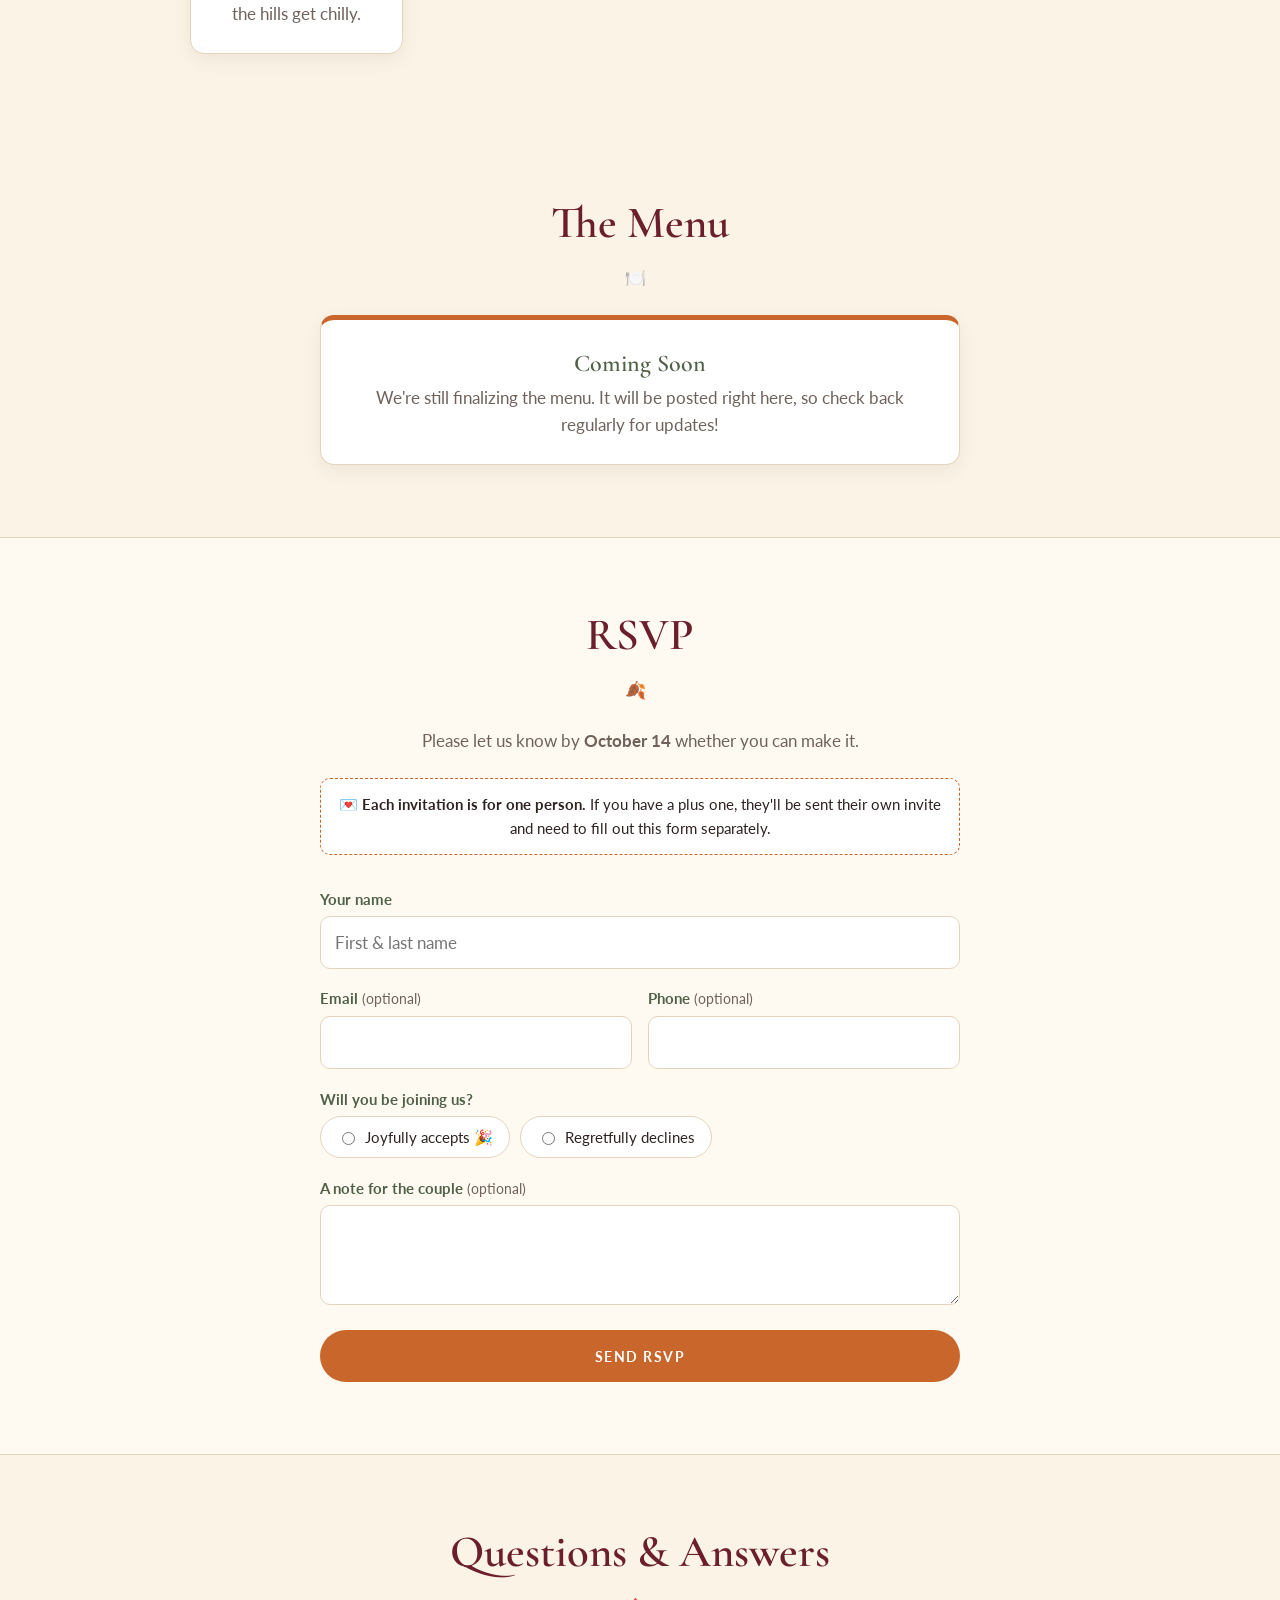
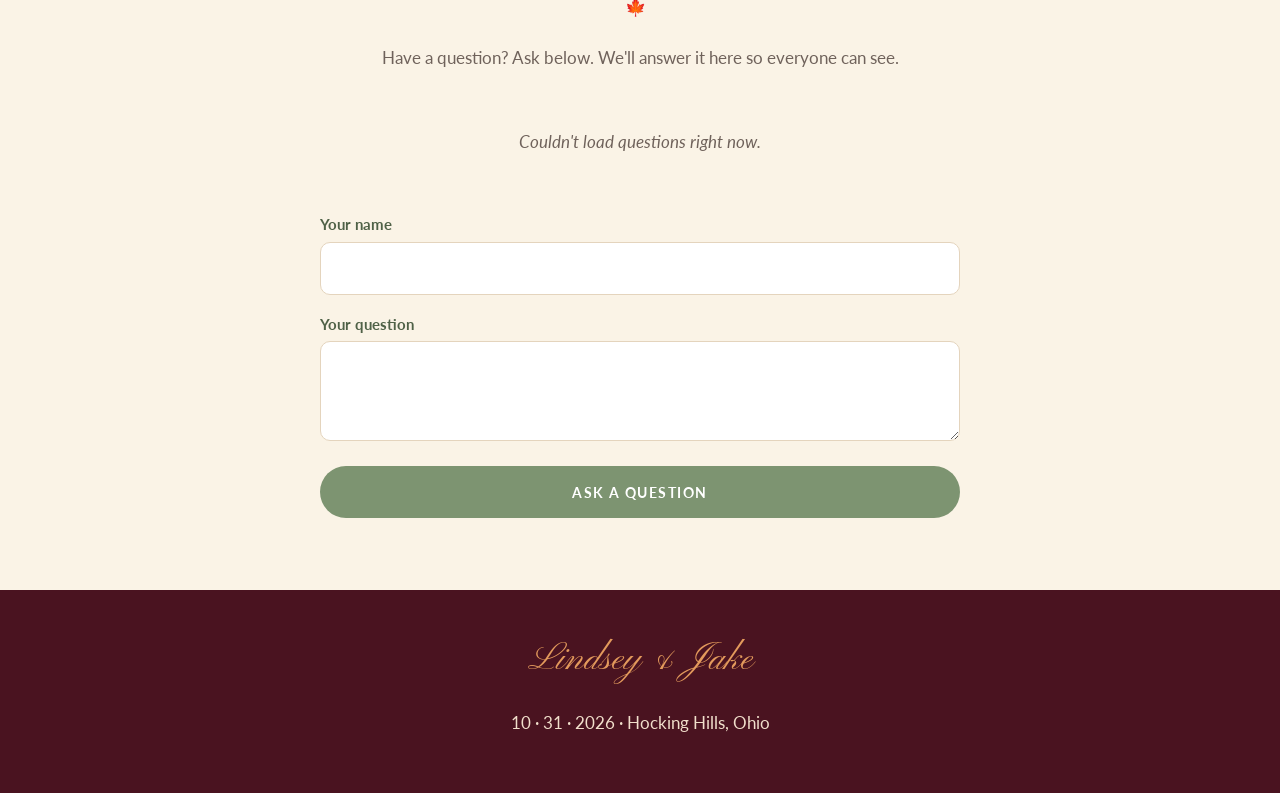
==== commit e2d3a94e: "Add public menu section and overnight-only BYOB Friday note Co-Authored-By: Claude Opus 5.5 <noreply" ====
--- a/index.html
+++ b/index.html
@@ -13,7 +13,7 @@
   <link rel="preconnect" href="https://fonts.googleapis.com">
   <link rel="preconnect" href="https://fonts.gstatic.com" crossorigin>
   <link href="https://fonts.googleapis.com/css2?family=Cormorant+Garamond:ital,wght@0,500;0,600;1,500&family=Lato:wght@400;700&family=Pinyon+Script&display=swap" rel="stylesheet">
-  <link rel="stylesheet" href="style.css?v=7">
+  <link rel="stylesheet" href="style.css?v=8">
 </head>
 <body>
 
@@ -22,6 +22,7 @@
     <li><a href="#details">Details</a></li>
     <li><a href="#venue">Venue</a></li>
     <li><a href="#bring">What to Bring</a></li>
+    <li><a href="#menu">Menu</a></li>
     <li><a href="#rsvp">RSVP</a></li>
     <li><a href="#questions">Questions</a></li>
   </ul>
@@ -74,6 +75,7 @@
     </div>
     <div class="private hidden unlocked-note">
       <p>🔓 <strong>You're invited for the whole weekend!</strong> Arrive Friday from 7 PM and stay through Sunday morning.</p>
+      <p>🍻 <strong>Friday night is BYOB</strong>, so bring your own drinks. We'll provide the alcohol on the wedding day.</p>
       <a class="btn" href="stay.html">Overnight Guest Details</a>
     </div>
   </div>
@@ -112,6 +114,17 @@
       <div class="card"><div class="icon">🥾</div><h3>Hiking Shoes</h3><p>Ash Cave and the trails are just down the road.</p></div>
       <div class="card"><div class="icon">👙</div><h3>A Swimsuit</h3><p>For the heated pool and the hot tub.</p></div>
       <div class="card"><div class="icon">🧥</div><h3>Layers</h3><p>Late-October nights in the hills get chilly.</p></div>
+    </div>
+  </div>
+</section>
+
+<section id="menu">
+  <div class="narrow">
+    <h2>The Menu</h2>
+    <div class="divider">🍽️</div>
+    <div class="card coming-soon">
+      <h3>Coming Soon</h3>
+      <p>We're still finalizing the menu. It will be posted right here, so check back regularly for updates!</p>
     </div>
   </div>
 </section>
@@ -205,7 +218,7 @@
   <p>10 · 31 · 2026 · Hocking Hills, Ohio</p>
 </footer>
 
-<script src="config.js?v=7"></script>
-<script src="app.js?v=7"></script>
+<script src="config.js?v=8"></script>
+<script src="app.js?v=8"></script>
 </body>
 </html>
--- a/style.css
+++ b/style.css
@@ -169,3 +169,4 @@
 .unlocked-note p { margin: 0 0 1rem; }
 
 .plusone { text-align: center; background: #fff; border: 1px dashed var(--orange); border-radius: 10px; padding: .8rem 1rem; margin: -1rem auto 2rem; font-size: .95rem; }
+.coming-soon { text-align: center; border-top: 5px solid var(--orange); }
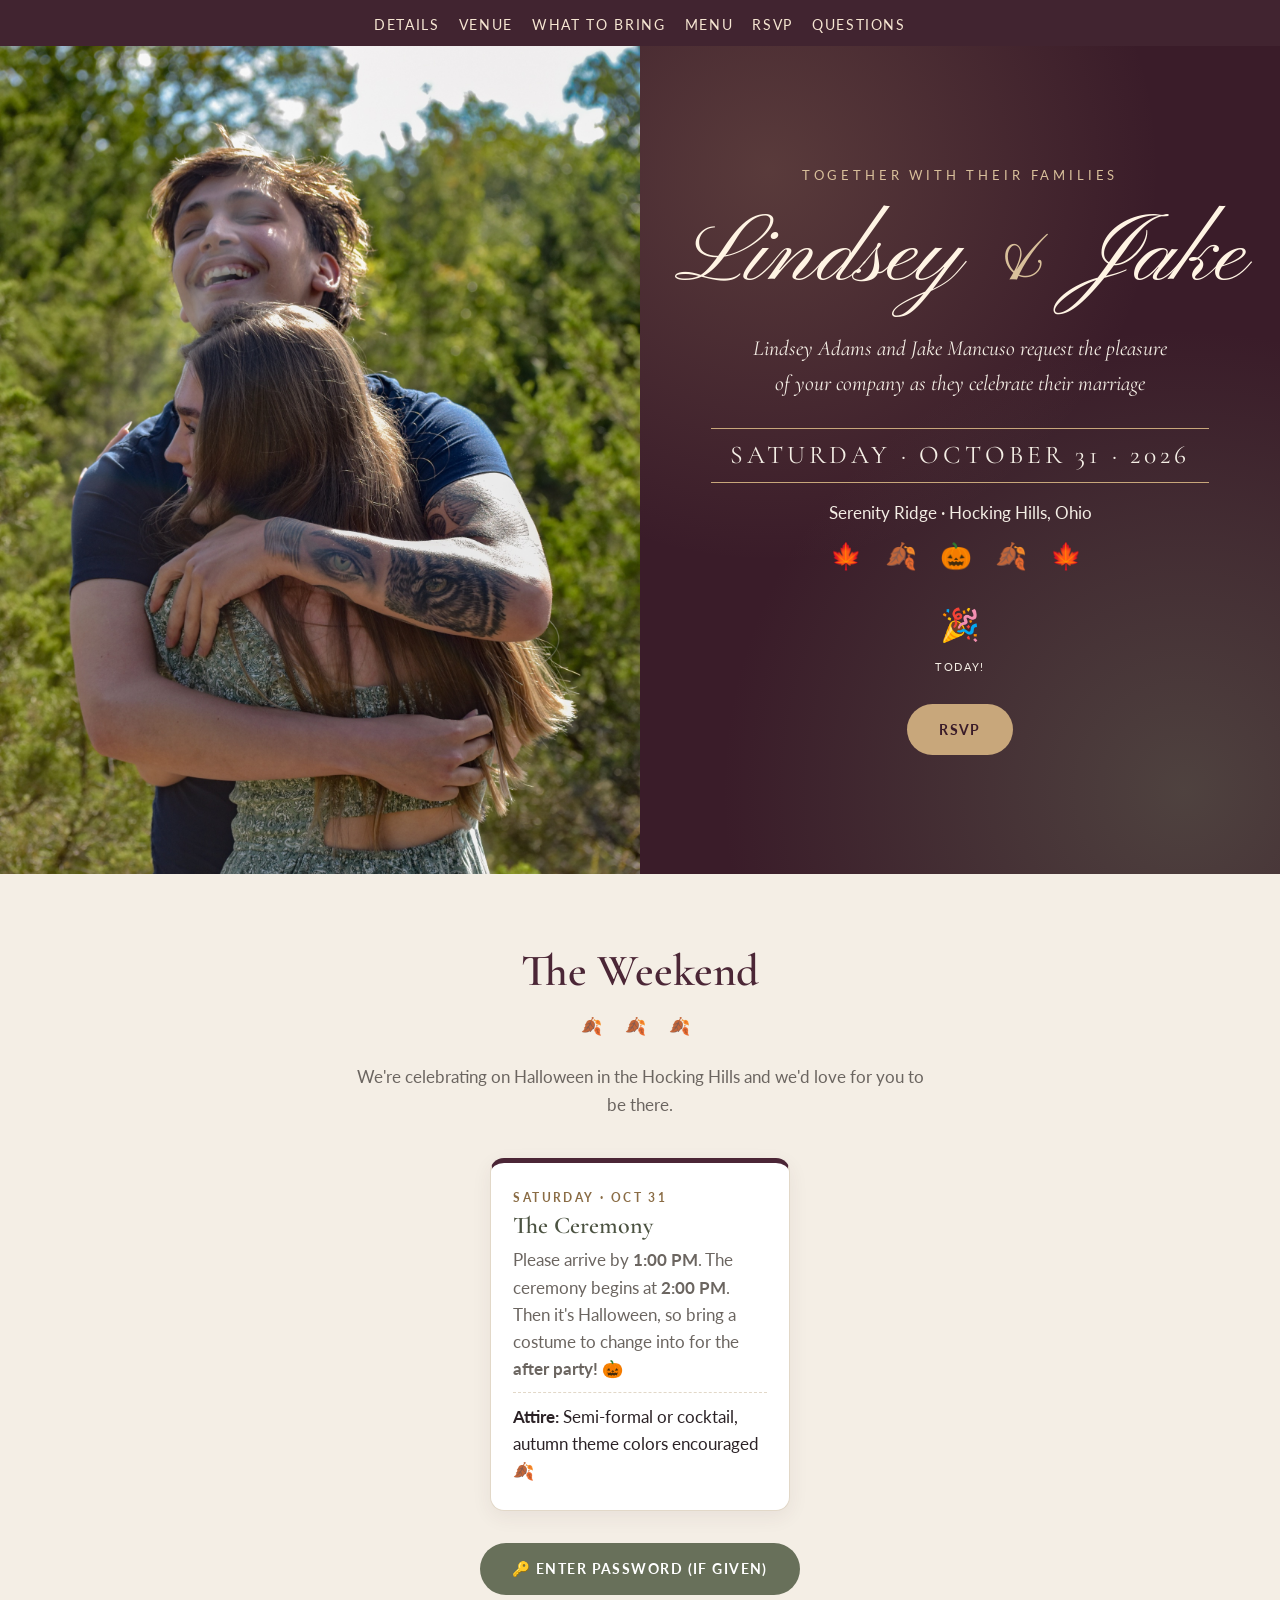
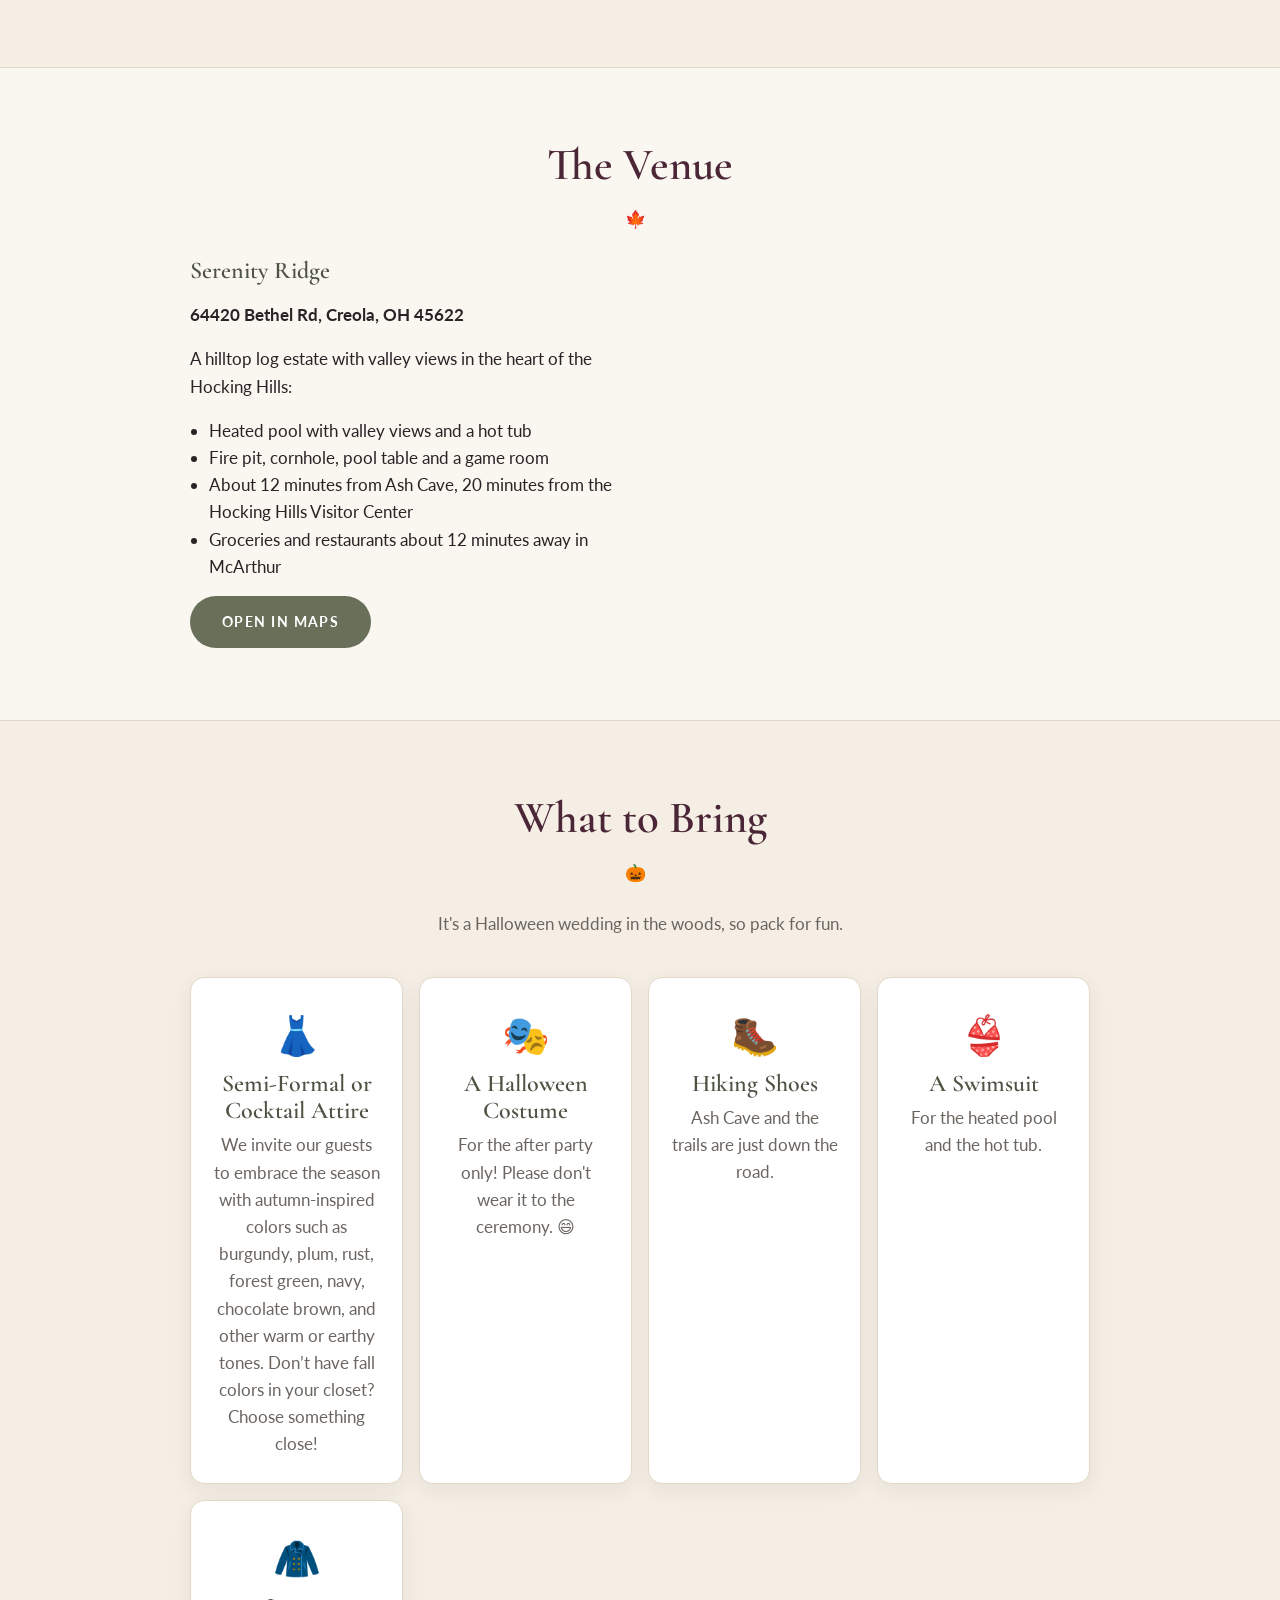
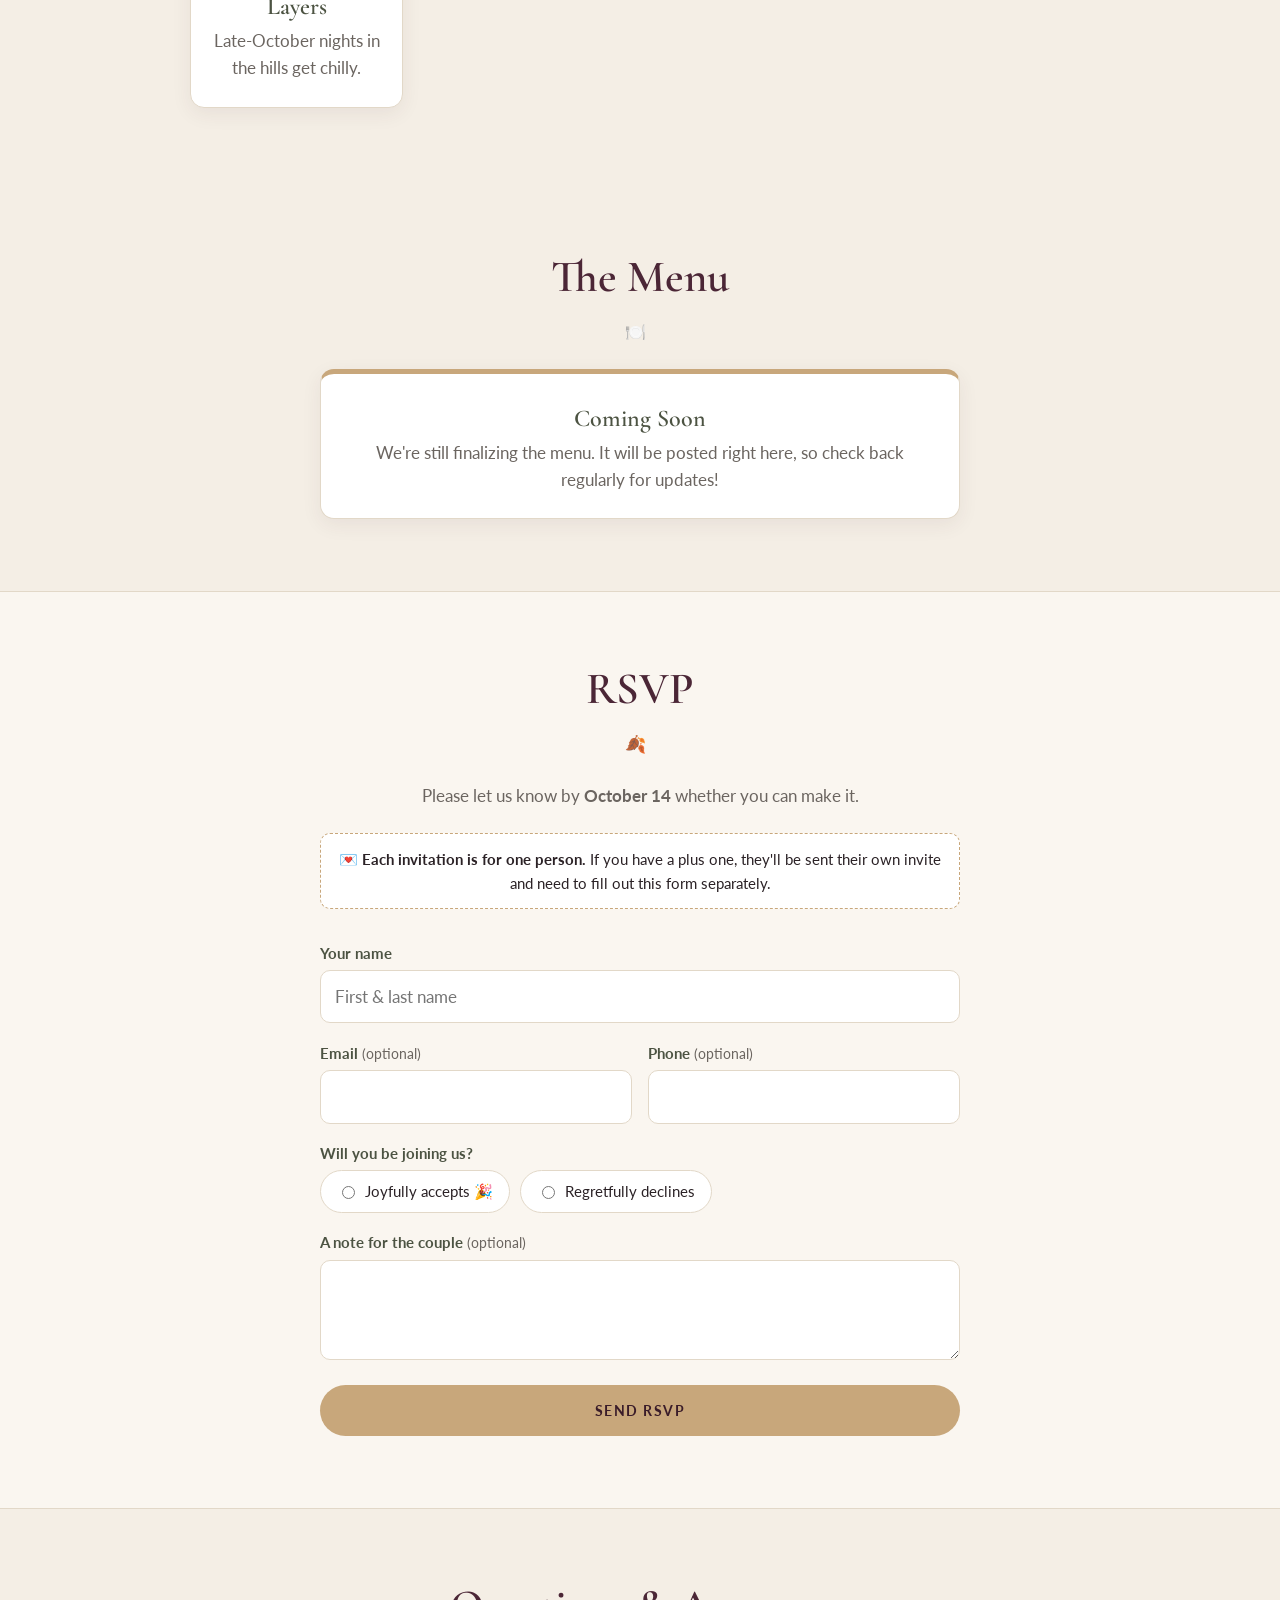
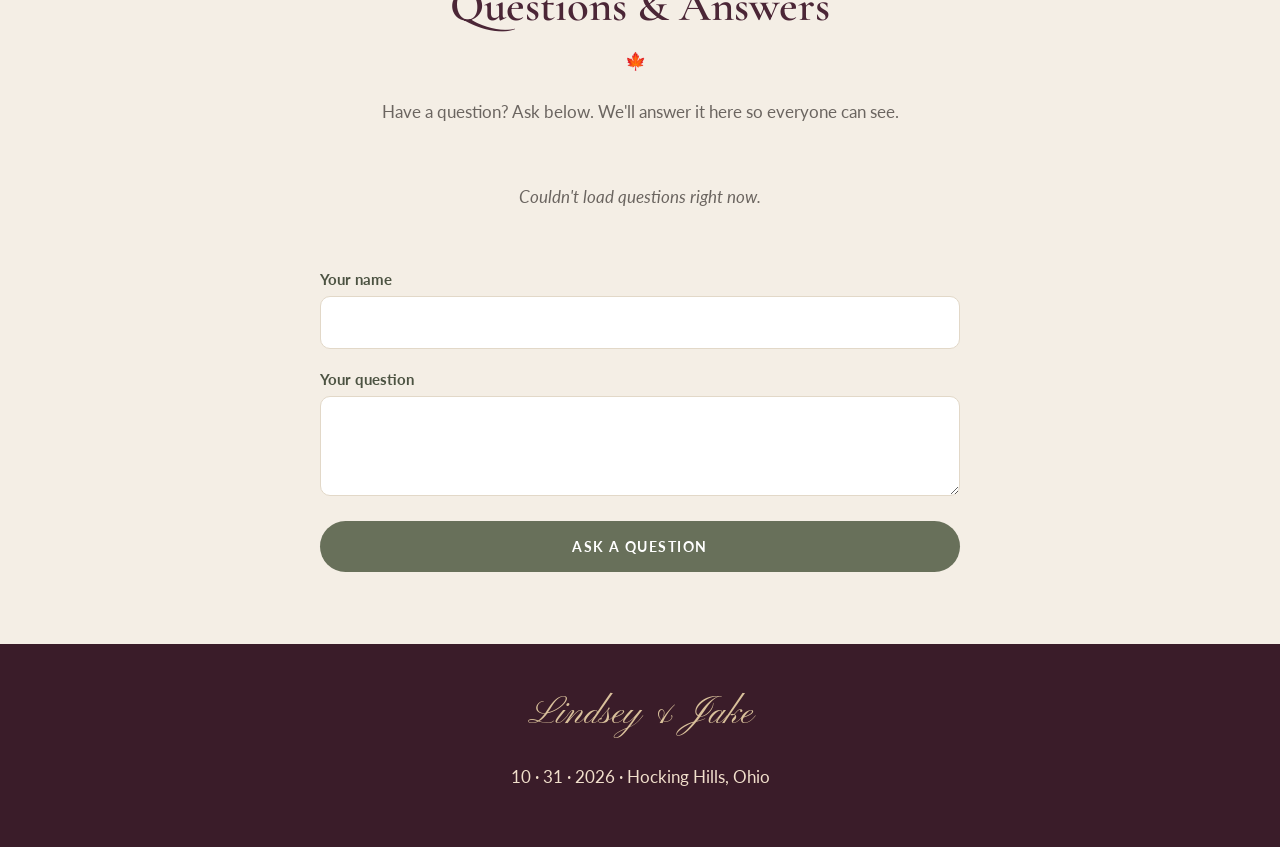
==== commit efa880fa: "Plum/moss/champagne/ivory palette; Friday arrivals 6 PM, day guests arrive 1 PM Co-Authored-By: Clau" ====
--- a/index.html
+++ b/index.html
@@ -13,7 +13,7 @@
   <link rel="preconnect" href="https://fonts.googleapis.com">
   <link rel="preconnect" href="https://fonts.gstatic.com" crossorigin>
   <link href="https://fonts.googleapis.com/css2?family=Cormorant+Garamond:ital,wght@0,500;0,600;1,500&family=Lato:wght@400;700&family=Pinyon+Script&display=swap" rel="stylesheet">
-  <link rel="stylesheet" href="style.css?v=8">
+  <link rel="stylesheet" href="style.css?v=9">
 </head>
 <body>
 
@@ -51,12 +51,12 @@
       <div class="card side private hidden">
         <div class="day">Friday · Oct 30</div>
         <h3>Arrivals &amp; Welcome</h3>
-        <p>Guests start arriving at <strong>7:00 PM</strong>. Come hang out by the fire pit, hot tub and pool.</p>
+        <p>Guests start arriving at <strong>6:00 PM</strong>. Come hang out by the fire pit, hot tub and pool.</p>
       </div>
       <div class="card main">
         <div class="day">Saturday · Oct 31</div>
         <h3>The Ceremony</h3>
-        <p><strong data-bind="ceremonyTime">2:00 PM</strong>. Then it's Halloween, so bring a costume to change into for the <strong>after party!</strong> 🎃</p>
+        <p>Please arrive by <strong>1:00 PM</strong>. The ceremony begins at <strong data-bind="ceremonyTime">2:00 PM</strong>. Then it's Halloween, so bring a costume to change into for the <strong>after party!</strong> 🎃</p>
         <p class="attire"><strong>Attire:</strong> Semi-formal or cocktail, autumn theme colors encouraged 🍂</p>
       </div>
       <div class="card side private hidden">
@@ -74,7 +74,7 @@
       <div class="status hidden" id="pwStatus" role="status"></div>
     </div>
     <div class="private hidden unlocked-note">
-      <p>🔓 <strong>You're invited for the whole weekend!</strong> Arrive Friday from 7 PM and stay through Sunday morning.</p>
+      <p>🔓 <strong>You're invited for the whole weekend!</strong> Arrive Friday from 6 PM and stay through Sunday morning.</p>
       <p>🍻 <strong>Friday night is BYOB</strong>, so bring your own drinks. We'll provide the alcohol on the wedding day.</p>
       <a class="btn" href="stay.html">Overnight Guest Details</a>
     </div>
@@ -167,7 +167,7 @@
           <div class="private hidden">
             <label>Which days will you be there?</label>
             <div class="choices">
-              <label><input type="checkbox" name="days" value="Friday evening (7 PM)" disabled> Fri, Oct 30 (from 7 PM)</label>
+              <label><input type="checkbox" name="days" value="Friday evening (6 PM)" disabled> Fri, Oct 30 (from 6 PM)</label>
               <label><input type="checkbox" name="days" value="Saturday ceremony" checked disabled> Sat, Oct 31 (ceremony)</label>
             </div>
           </div>
@@ -218,7 +218,7 @@
   <p>10 · 31 · 2026 · Hocking Hills, Ohio</p>
 </footer>
 
-<script src="config.js?v=8"></script>
-<script src="app.js?v=8"></script>
+<script src="config.js?v=9"></script>
+<script src="app.js?v=9"></script>
 </body>
 </html>
--- a/style.css
+++ b/style.css
@@ -1,15 +1,18 @@
 :root {
-  --maroon: #6b1e2b;
-  --maroon-dark: #4a1320;
-  --orange: #c8662b;
-  --orange-soft: #e39a5c;
-  --green: #7d9471;
-  --green-dark: #4f6147;
-  --cream: #faf3e6;
-  --paper: #fffaf1;
-  --ink: #2e2320;
-  --muted: #6f625b;
-  --line: #e4d4bd;
+  /* Plum + Moss + Champagne + Ivory */
+  --maroon: #4b2636;        /* deep plum */
+  --maroon-dark: #3a1c29;   /* darker plum for nav, hero, footer */
+  --orange: #c8a77b;        /* champagne */
+  --orange-soft: #d9c09b;   /* light champagne */
+  --champagne-text: #8a6c45;/* champagne dark enough to read on ivory */
+  --green: #68705a;         /* muted moss */
+  --green-dark: #4c5342;
+  --taupe: #8a8877;         /* sage-taupe */
+  --cream: #f4eee5;         /* warm ivory */
+  --paper: #faf6f0;
+  --ink: #2b2226;
+  --muted: #6b6560;
+  --line: #e2d8c8;
   --radius: 14px;
 }
 
@@ -34,7 +37,7 @@
 /* ---------- nav ---------- */
 nav {
   position: sticky; top: 0; z-index: 10;
-  background: rgba(74, 19, 32, .95);
+  background: rgba(58, 28, 41, .96);
   backdrop-filter: blur(6px);
 }
 nav ul {
@@ -54,8 +57,8 @@
   display: flex; flex-direction: column; justify-content: center; align-items: center; text-align: center;
   padding: 3rem 1.5rem;
   background:
-    radial-gradient(circle at 20% 15%, rgba(200,102,43,.35), transparent 45%),
-    radial-gradient(circle at 85% 90%, rgba(156,175,136,.4), transparent 50%),
+    radial-gradient(circle at 20% 15%, rgba(200,167,123,.22), transparent 45%),
+    radial-gradient(circle at 85% 90%, rgba(104,112,90,.45), transparent 50%),
     var(--maroon-dark);
 }
 .eyebrow { letter-spacing: .3em; text-transform: uppercase; font-size: .8rem; color: var(--orange-soft); margin: 0 0 1rem; }
@@ -71,14 +74,14 @@
 
 .btn {
   display: inline-block; border: 0; cursor: pointer;
-  background: var(--orange); color: #fff; font: inherit; font-weight: 700;
+  background: var(--orange); color: var(--maroon-dark); font: inherit; font-weight: 700;
   letter-spacing: .1em; text-transform: uppercase; font-size: .9rem;
   padding: .9rem 2rem; border-radius: 999px; text-decoration: none;
   transition: background .2s, transform .2s;
 }
-.btn:hover { background: var(--maroon); transform: translateY(-1px); }
+.btn:hover { background: var(--maroon); color: #fff; transform: translateY(-1px); }
 .btn:disabled { opacity: .6; cursor: wait; }
-.btn.green { background: var(--green); }
+.btn.green { background: var(--green); color: #fff; }
 .btn.green:hover { background: var(--green-dark); }
 
 /* ---------- sections ---------- */
@@ -92,9 +95,9 @@
 .timeline { display: grid; grid-template-columns: repeat(3, 1fr); gap: 1.2rem; }
 .card {
   background: #fff; border: 1px solid var(--line); border-radius: var(--radius);
-  padding: 1.6rem 1.4rem; box-shadow: 0 6px 20px rgba(74,19,32,.06);
+  padding: 1.6rem 1.4rem; box-shadow: 0 6px 20px rgba(75,38,54,.07);
 }
-.card .day { font-size: .75rem; letter-spacing: .2em; text-transform: uppercase; color: var(--orange); font-weight: 700; }
+.card .day { font-size: .75rem; letter-spacing: .2em; text-transform: uppercase; color: var(--champagne-text); font-weight: 700; }
 .card h3 { margin: .3rem 0 .4rem; }
 .card p { margin: 0; color: var(--muted); }
 .card p.attire { margin-top: .6rem; padding-top: .6rem; border-top: 1px dashed var(--line); color: var(--ink); }
@@ -127,7 +130,7 @@
   display: flex; gap: .45rem; align-items: center;
 }
 .choices input { accent-color: var(--maroon); }
-.choices label:has(input:checked) { border-color: var(--maroon); background: #f7e8e4; }
+.choices label:has(input:checked) { border-color: var(--maroon); background: #efe5ea; }
 .hidden { display: none !important; }
 .status { text-align: center; padding: 1rem; border-radius: 10px; }
 .status.ok { background: #e6ede0; color: var(--green-dark); }
@@ -147,7 +150,7 @@
 
 /* ---------- overnight gate ---------- */
 .gate { min-height: 100vh; display: grid; place-items: center; padding: 1.5rem;
-  background: radial-gradient(circle at 30% 20%, rgba(200,102,43,.35), transparent 50%), var(--maroon-dark); }
+  background: radial-gradient(circle at 30% 20%, rgba(200,167,123,.22), transparent 50%), var(--maroon-dark); }
 .gate .card { max-width: 420px; width: 100%; text-align: center; }
 
 @media (max-width: 760px) {
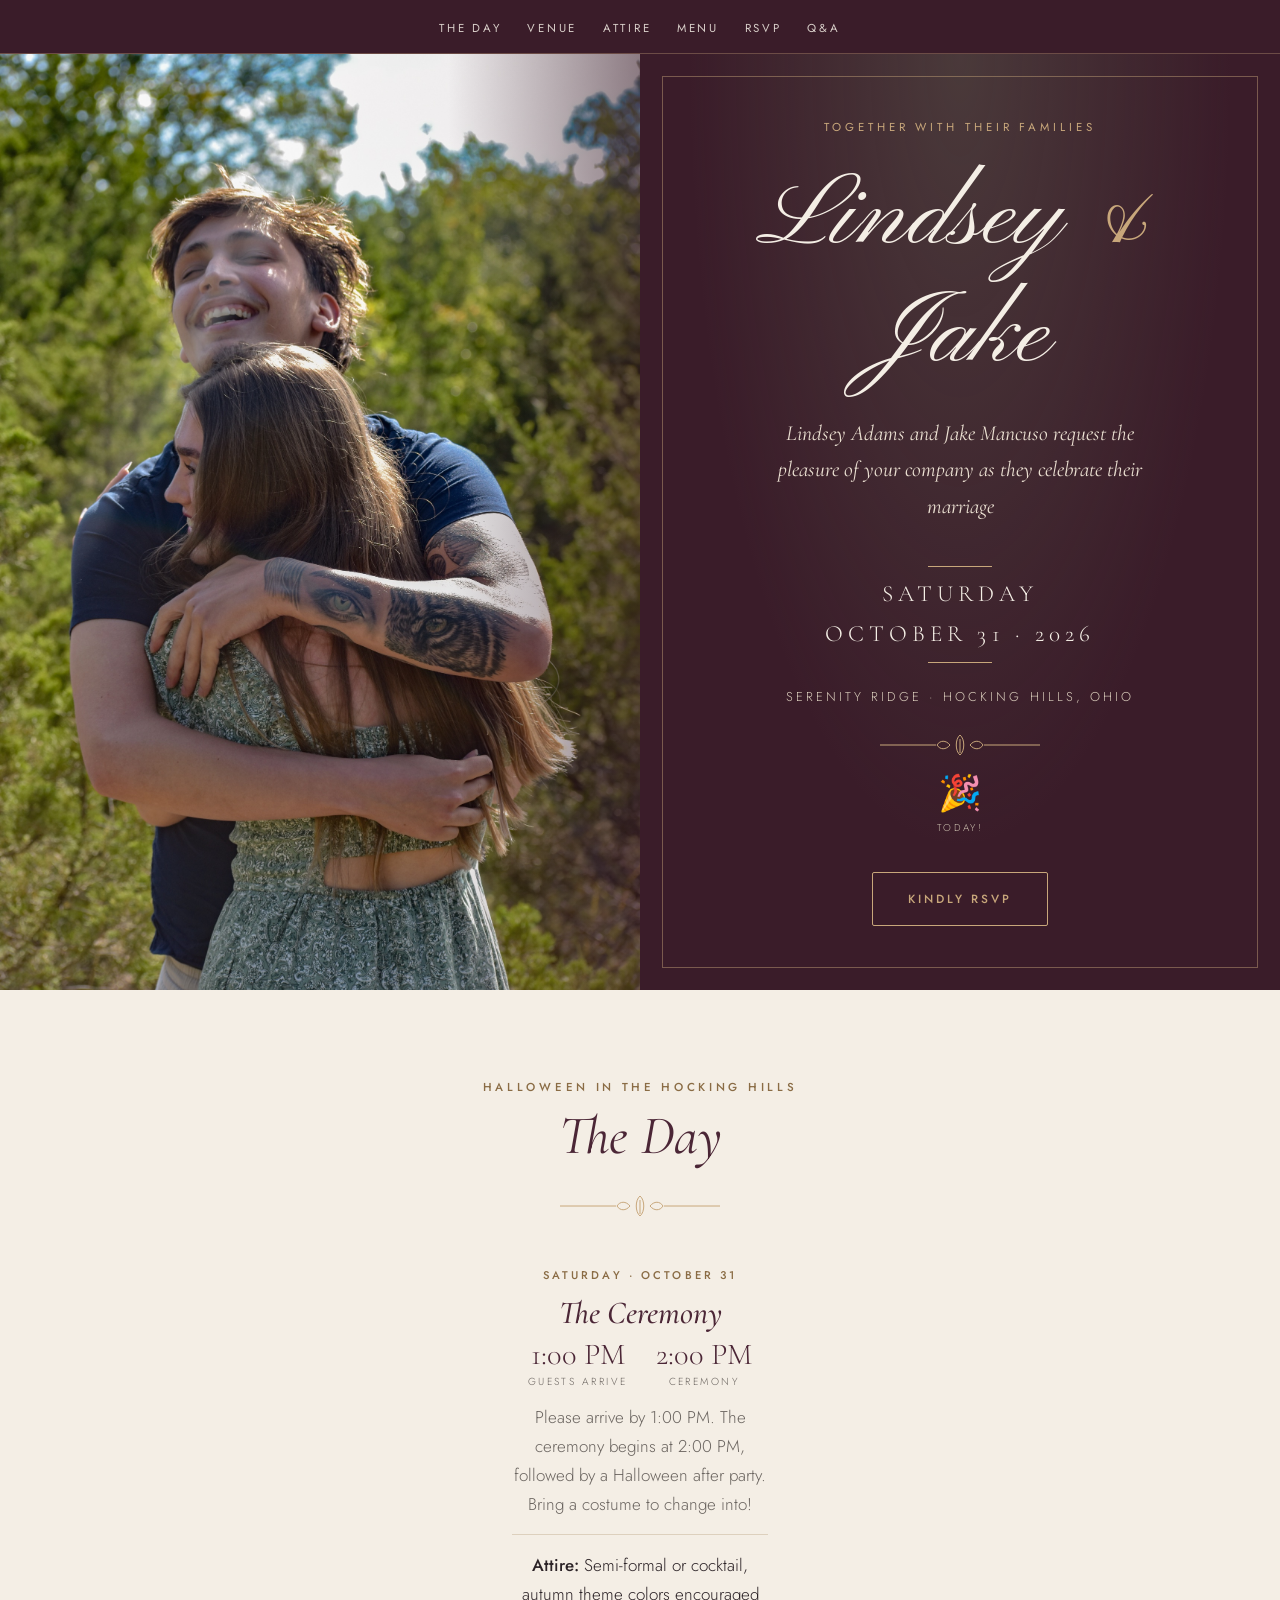
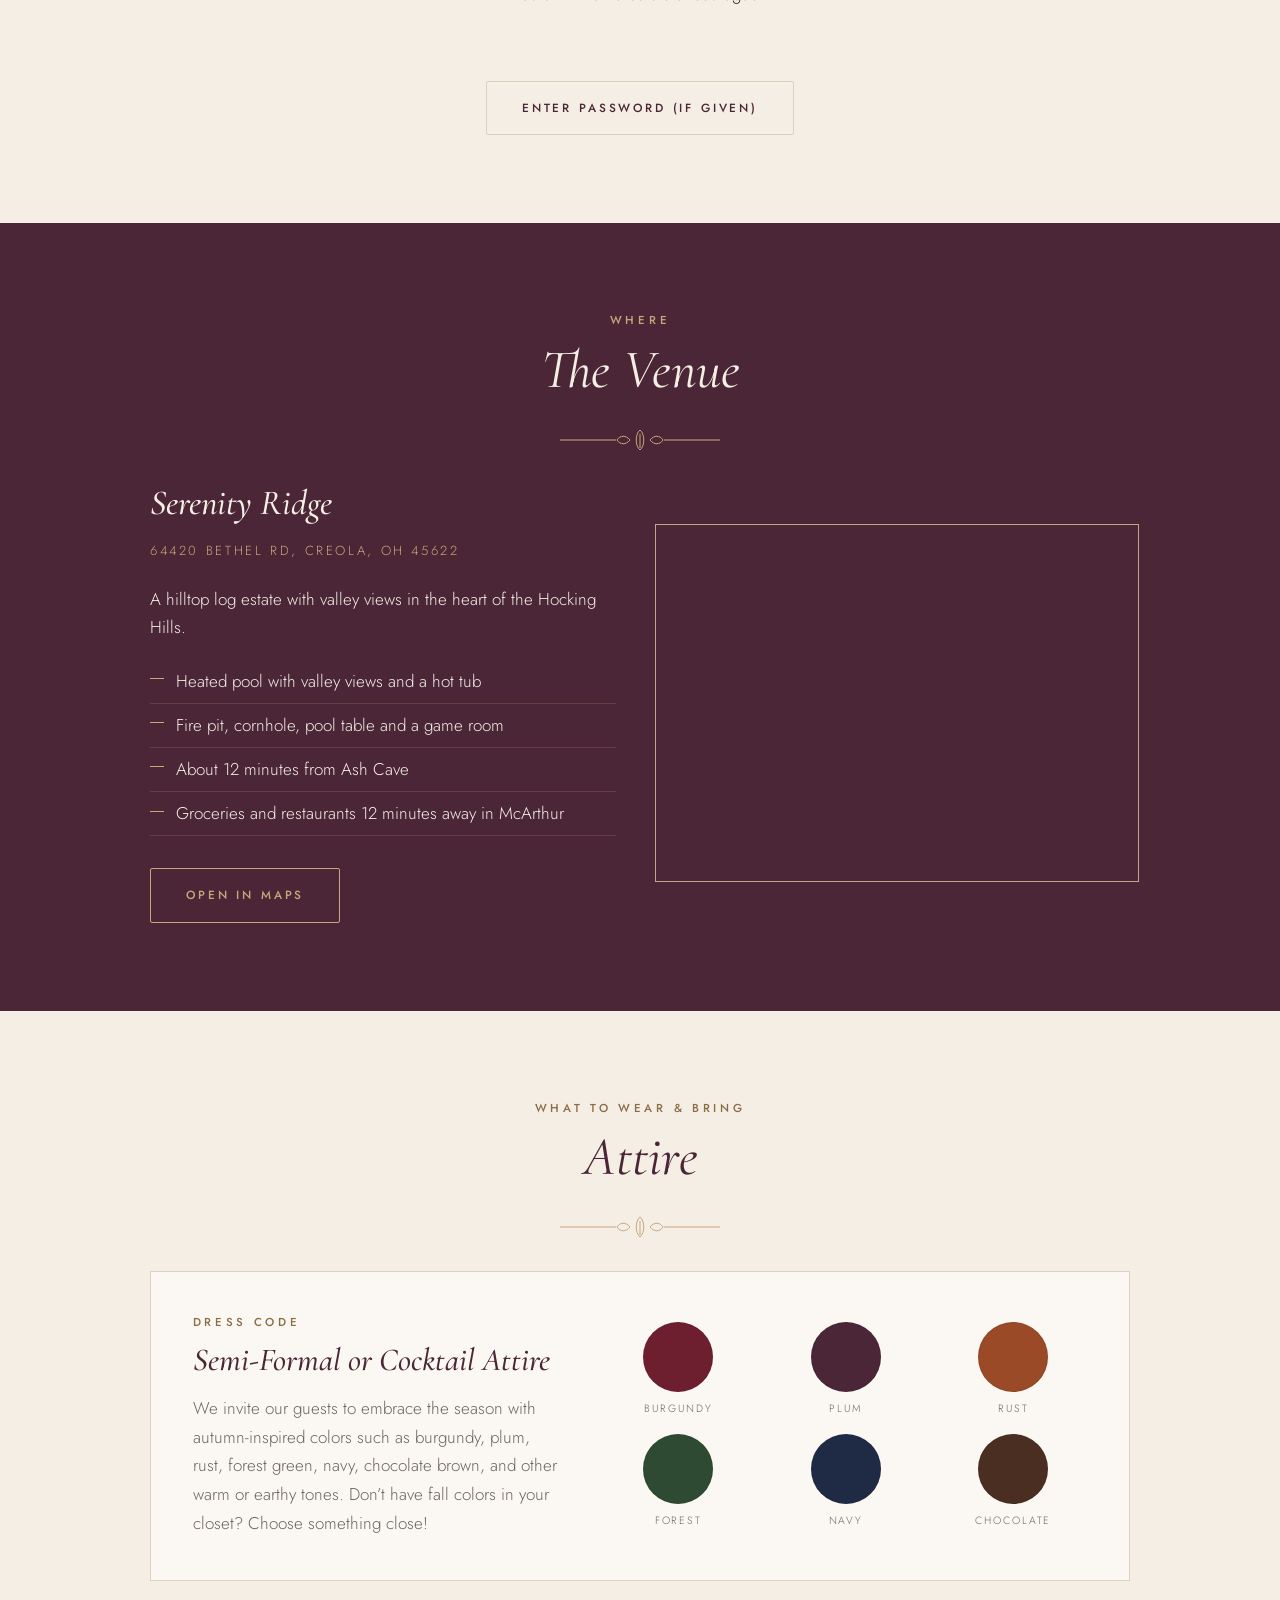
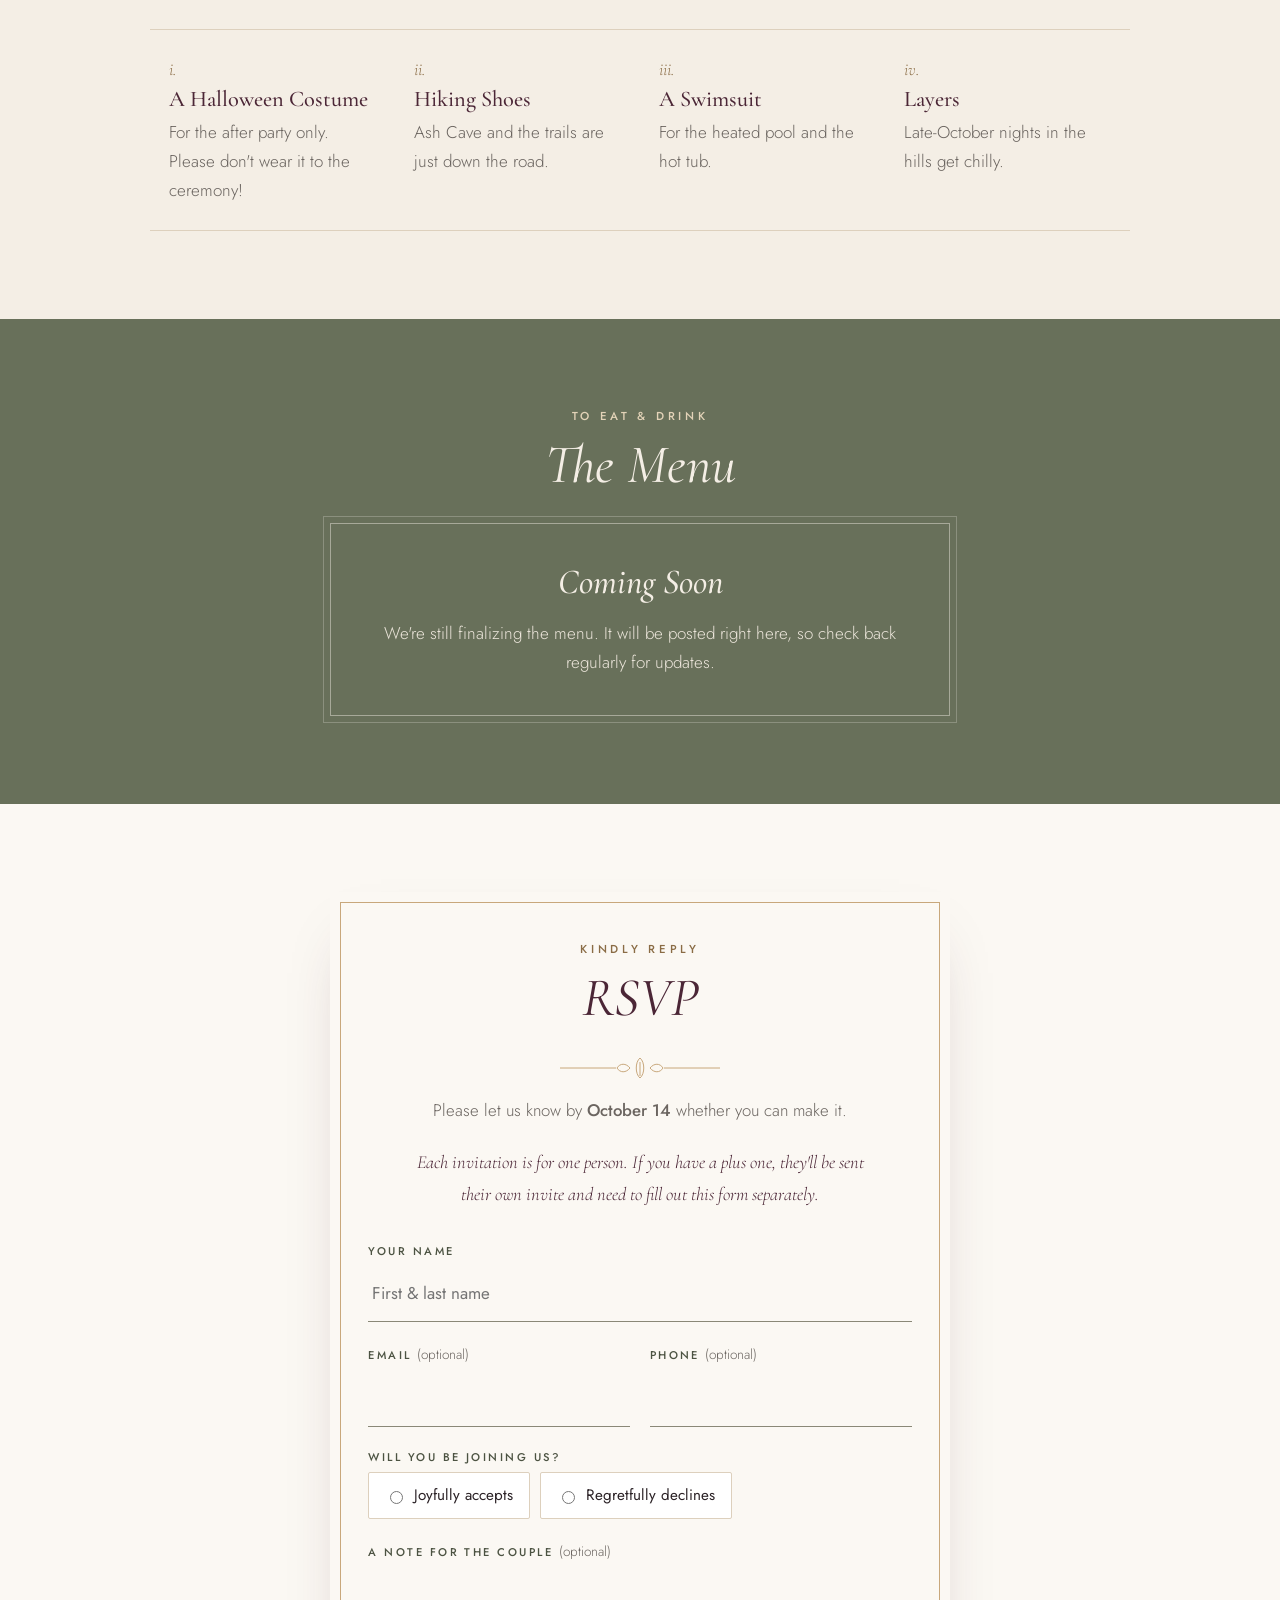
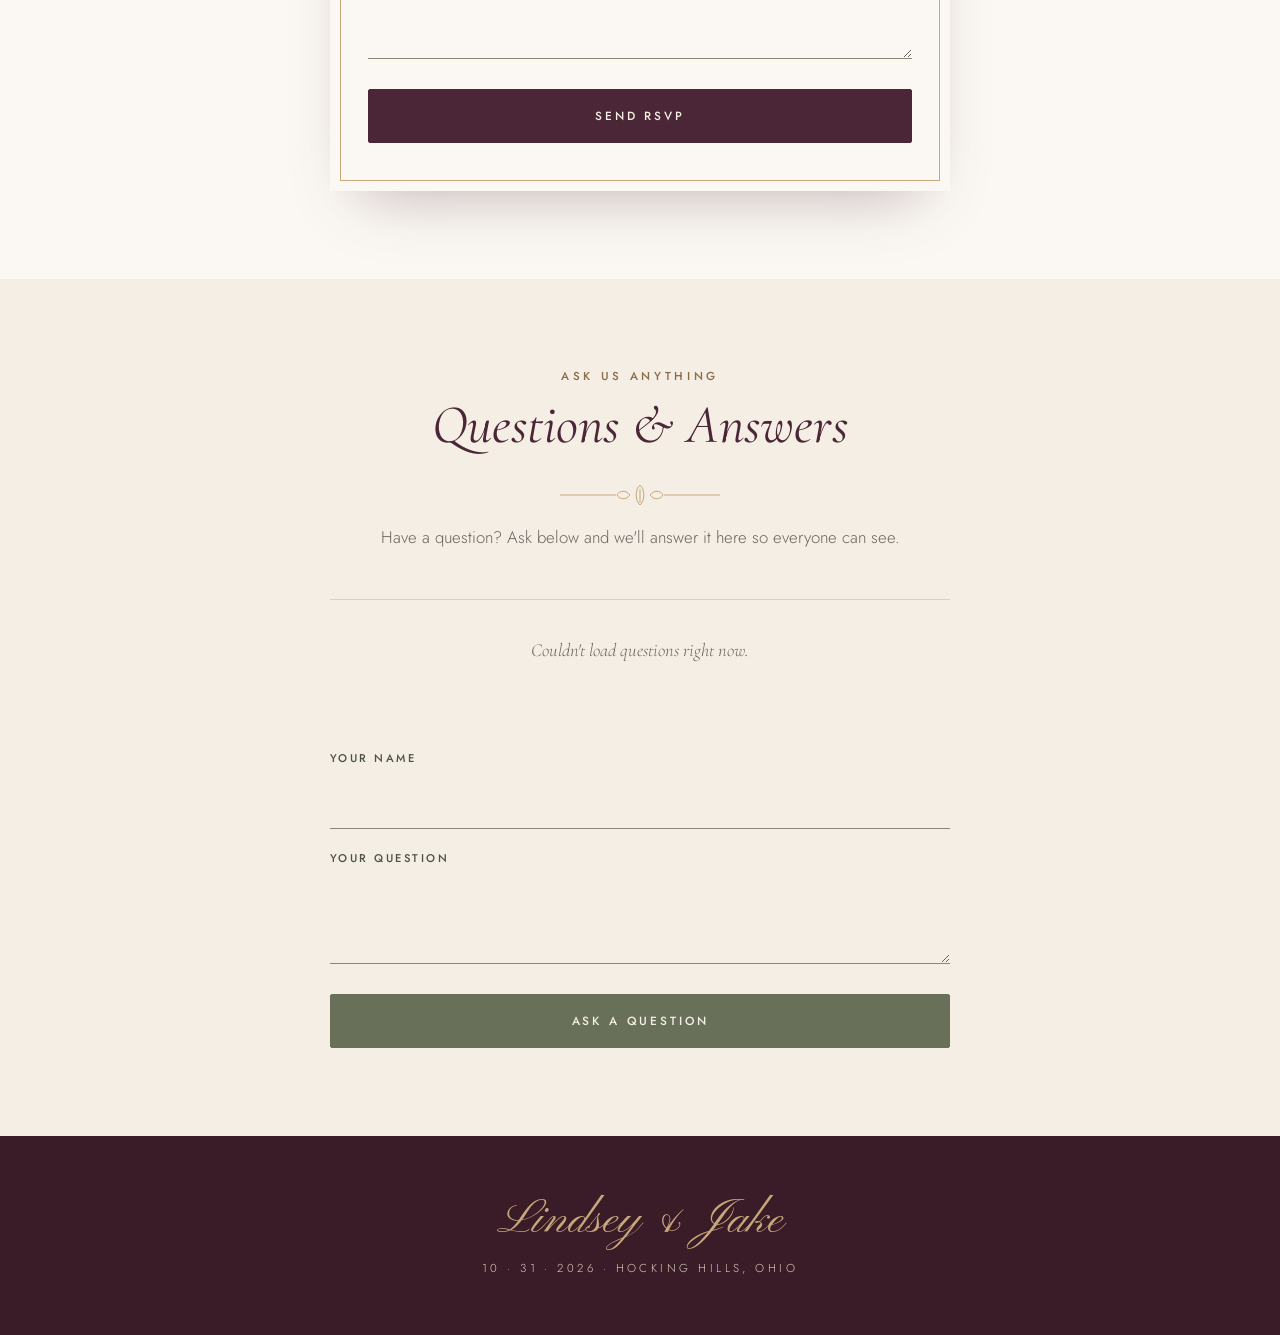
==== commit dee60ac8: "Restyle in plum, moss, champagne and ivory: editorial botanical look Co-Authored-By: Claude Opus 5.5" ====
--- a/index.html
+++ b/index.html
@@ -3,28 +3,29 @@
 <head>
   <meta charset="utf-8">
   <meta name="viewport" content="width=device-width, initial-scale=1">
-  <title>Lindsey & Jake · October 31, 2026</title>
+  <title>You're Invited! · Lindsey & Jake · October 31, 2026</title>
   <meta name="description" content="You're invited to celebrate the wedding of Lindsey Adams & Jake Mancuso, Saturday, October 31, 2026 in Hocking Hills, Ohio.">
-  <meta property="og:title" content="Lindsey & Jake are getting married! 🍂">
+  <meta property="og:title" content="You're Invited! 🍂 Lindsey & Jake are getting married">
   <meta property="og:description" content="Saturday, October 31, 2026 · Hocking Hills, Ohio. Please RSVP.">
   <meta property="og:image" content="https://jakecuso.github.io/Wedding/assets/couple.jpg">
   <meta property="og:type" content="website">
-  <link rel="icon" href="data:image/svg+xml,<svg xmlns='http://www.w3.org/2000/svg' viewBox='0 0 100 100'><text y='.9em' font-size='90'>🍂</text></svg>">
+  <meta name="theme-color" content="#3a1c29">
+  <link rel="icon" href="data:image/svg+xml,<svg xmlns='http://www.w3.org/2000/svg' viewBox='0 0 100 100'><circle cx='50' cy='50' r='50' fill='%234b2636'/><text x='50' y='64' font-family='Georgia' font-style='italic' font-size='40' fill='%23c8a77b' text-anchor='middle'>L&amp;J</text></svg>">
   <link rel="preconnect" href="https://fonts.googleapis.com">
   <link rel="preconnect" href="https://fonts.gstatic.com" crossorigin>
-  <link href="https://fonts.googleapis.com/css2?family=Cormorant+Garamond:ital,wght@0,500;0,600;1,500&family=Lato:wght@400;700&family=Pinyon+Script&display=swap" rel="stylesheet">
-  <link rel="stylesheet" href="style.css?v=9">
+  <link href="https://fonts.googleapis.com/css2?family=Cormorant+Garamond:ital,wght@0,400;0,500;1,400;1,500&family=Jost:wght@300;400;500&family=Pinyon+Script&display=swap" rel="stylesheet">
+  <link rel="stylesheet" href="style.css?v=10">
 </head>
 <body>
 
 <nav>
   <ul>
-    <li><a href="#details">Details</a></li>
+    <li><a href="#details">The Day</a></li>
     <li><a href="#venue">Venue</a></li>
-    <li><a href="#bring">What to Bring</a></li>
+    <li><a href="#bring">Attire</a></li>
     <li><a href="#menu">Menu</a></li>
     <li><a href="#rsvp">RSVP</a></li>
-    <li><a href="#questions">Questions</a></li>
+    <li><a href="#questions">Q&amp;A</a></li>
   </ul>
 </nav>
 
@@ -34,39 +35,43 @@
     <p class="eyebrow">Together with their families</p>
     <h1 class="script">Lindsey <span class="amp">&amp;</span> Jake</h1>
     <p class="invite-line">Lindsey Adams and Jake Mancuso request the pleasure of your company as they celebrate their marriage</p>
-    <div class="date">Saturday · October 31 · 2026</div>
-    <p style="margin:0">Serenity Ridge · Hocking Hills, Ohio</p>
-    <div class="leaves" aria-hidden="true">🍁 🍂 🎃 🍂 🍁</div>
+    <div class="date">Saturday<br>October 31 · 2026</div>
+    <p class="place">Serenity Ridge · Hocking Hills, Ohio</p>
+    <div class="orn" aria-hidden="true"></div>
     <div class="countdown" id="countdown" aria-live="off"></div>
-    <a class="btn" href="#rsvp">RSVP</a>
+    <a class="btn light" href="#rsvp">Kindly RSVP</a>
   </div>
 </header>
 
 <section id="details">
   <div class="wrap">
-    <h2>The Weekend</h2>
-    <div class="divider">🍂 🍂 🍂</div>
-    <p class="lead">We're celebrating on Halloween in the Hocking Hills and we'd love for you to be there.</p>
+    <span class="kicker">Halloween in the Hocking Hills</span>
+    <h2>The Day</h2>
+    <div class="orn" aria-hidden="true"></div>
     <div class="timeline">
-      <div class="card side private hidden">
-        <div class="day">Friday · Oct 30</div>
+      <div class="card private hidden">
+        <div class="day">Friday · October 30</div>
         <h3>Arrivals &amp; Welcome</h3>
-        <p>Guests start arriving at <strong>6:00 PM</strong>. Come hang out by the fire pit, hot tub and pool.</p>
+        <p>Overnight guests start arriving at <strong>6:00 PM</strong>. Settle in by the fire pit, hot tub and pool.</p>
       </div>
       <div class="card main">
-        <div class="day">Saturday · Oct 31</div>
+        <div class="day">Saturday · October 31</div>
         <h3>The Ceremony</h3>
-        <p>Please arrive by <strong>1:00 PM</strong>. The ceremony begins at <strong data-bind="ceremonyTime">2:00 PM</strong>. Then it's Halloween, so bring a costume to change into for the <strong>after party!</strong> 🎃</p>
-        <p class="attire"><strong>Attire:</strong> Semi-formal or cocktail, autumn theme colors encouraged 🍂</p>
-      </div>
-      <div class="card side private hidden">
-        <div class="day">Sunday · Nov 1</div>
+        <div class="times">
+          <div>1:00 PM<small>Guests arrive</small></div>
+          <div><span data-bind="ceremonyTime">2:00 PM</span><small>Ceremony</small></div>
+        </div>
+        <p>Please arrive by 1:00 PM. The ceremony begins at 2:00 PM, followed by a Halloween after party. Bring a costume to change into!</p>
+        <p class="attire"><strong>Attire:</strong> Semi-formal or cocktail, autumn theme colors encouraged</p>
+      </div>
+      <div class="card private hidden">
+        <div class="day">Sunday · November 1</div>
         <h3>Farewell</h3>
         <p>Overnight guests head home. Everyone out by <strong>10:00 AM</strong>.</p>
       </div>
     </div>
     <div class="pw-box" id="pwBox">
-      <button class="btn green" type="button" id="pwOpen">🔑 Enter Password (if given)</button>
+      <button class="btn ghost" type="button" id="pwOpen">Enter Password (if given)</button>
       <form id="pwForm" class="hidden">
         <input type="password" id="pw" placeholder="Password" autocomplete="off" aria-label="Password">
         <button class="btn" type="submit">Unlock</button>
@@ -74,127 +79,148 @@
       <div class="status hidden" id="pwStatus" role="status"></div>
     </div>
     <div class="private hidden unlocked-note">
-      <p>🔓 <strong>You're invited for the whole weekend!</strong> Arrive Friday from 6 PM and stay through Sunday morning.</p>
-      <p>🍻 <strong>Friday night is BYOB</strong>, so bring your own drinks. We'll provide the alcohol on the wedding day.</p>
-      <a class="btn" href="stay.html">Overnight Guest Details</a>
-    </div>
-  </div>
-</section>
-
-<section id="venue" class="alt">
+      <span class="kicker">For our overnight guests</span>
+      <h3>Stay the Weekend</h3>
+      <p>You're invited for the whole weekend. Arrive Friday from 6:00 PM and stay through Sunday morning.</p>
+      <p><strong>Friday night is BYOB</strong>, so bring your own drinks. We'll provide the alcohol on the wedding day.</p>
+      <a class="btn light" href="stay.html">Overnight Guest Details</a>
+    </div>
+  </div>
+</section>
+
+<section id="venue" class="dark">
   <div class="wrap">
+    <span class="kicker">Where</span>
     <h2>The Venue</h2>
-    <div class="divider">🍁</div>
+    <div class="orn" aria-hidden="true"></div>
     <div class="venue">
       <div>
         <h3 data-bind="venueName">Serenity Ridge</h3>
-        <p><strong data-bind="venueAddress"></strong></p>
-        <p>A hilltop log estate with valley views in the heart of the Hocking Hills:</p>
+        <p class="address" data-bind="venueAddress"></p>
+        <p>A hilltop log estate with valley views in the heart of the Hocking Hills.</p>
         <ul>
           <li>Heated pool with valley views and a hot tub</li>
           <li>Fire pit, cornhole, pool table and a game room</li>
-          <li>About 12 minutes from Ash Cave, 20 minutes from the Hocking Hills Visitor Center</li>
-          <li>Groceries and restaurants about 12 minutes away in McArthur</li>
+          <li>About 12 minutes from Ash Cave</li>
+          <li>Groceries and restaurants 12 minutes away in McArthur</li>
         </ul>
-        <a class="btn green" id="mapsLink" target="_blank" rel="noopener">Open in Maps</a>
-      </div>
-      <iframe id="mapFrame" loading="lazy" title="Map of the venue area"></iframe>
+        <a class="btn light" id="mapsLink" target="_blank" rel="noopener">Open in Maps</a>
+      </div>
+      <iframe id="mapFrame" loading="lazy" title="Map of the venue"></iframe>
     </div>
   </div>
 </section>
 
 <section id="bring">
   <div class="wrap">
-    <h2>What to Bring</h2>
-    <div class="divider">🎃</div>
-    <p class="lead">It's a Halloween wedding in the woods, so pack for fun.</p>
+    <span class="kicker">What to wear &amp; bring</span>
+    <h2>Attire</h2>
+    <div class="orn" aria-hidden="true"></div>
+    <div class="feature">
+      <div>
+        <span class="kicker" style="text-align:left">Dress code</span>
+        <h3>Semi-Formal or Cocktail Attire</h3>
+        <p>We invite our guests to embrace the season with autumn-inspired colors such as burgundy, plum, rust, forest green, navy, chocolate brown, and other warm or earthy tones. Don’t have fall colors in your closet? Choose something close!</p>
+      </div>
+      <div class="swatches" aria-label="Suggested colors">
+        <div class="swatch"><i style="background:#6d1f2f"></i>Burgundy</div>
+        <div class="swatch"><i style="background:#4b2636"></i>Plum</div>
+        <div class="swatch"><i style="background:#9a4a26"></i>Rust</div>
+        <div class="swatch"><i style="background:#2f4a33"></i>Forest</div>
+        <div class="swatch"><i style="background:#1f2b44"></i>Navy</div>
+        <div class="swatch"><i style="background:#4a2e22"></i>Chocolate</div>
+      </div>
+    </div>
     <div class="pack">
-      <div class="card"><div class="icon">👗</div><h3>Semi-Formal or Cocktail Attire</h3><p>We invite our guests to embrace the season with autumn-inspired colors such as burgundy, plum, rust, forest green, navy, chocolate brown, and other warm or earthy tones. Don’t have fall colors in your closet? Choose something close!</p></div>
-      <div class="card"><div class="icon">🎭</div><h3>A Halloween Costume</h3><p>For the after party only! Please don't wear it to the ceremony. 😄</p></div>
-      <div class="card"><div class="icon">🥾</div><h3>Hiking Shoes</h3><p>Ash Cave and the trails are just down the road.</p></div>
-      <div class="card"><div class="icon">👙</div><h3>A Swimsuit</h3><p>For the heated pool and the hot tub.</p></div>
-      <div class="card"><div class="icon">🧥</div><h3>Layers</h3><p>Late-October nights in the hills get chilly.</p></div>
-    </div>
-  </div>
-</section>
-
-<section id="menu">
+      <div class="card"><div class="num">i.</div><h3>A Halloween Costume</h3><p>For the after party only. Please don't wear it to the ceremony!</p></div>
+      <div class="card"><div class="num">ii.</div><h3>Hiking Shoes</h3><p>Ash Cave and the trails are just down the road.</p></div>
+      <div class="card"><div class="num">iii.</div><h3>A Swimsuit</h3><p>For the heated pool and the hot tub.</p></div>
+      <div class="card"><div class="num">iv.</div><h3>Layers</h3><p>Late-October nights in the hills get chilly.</p></div>
+    </div>
+  </div>
+</section>
+
+<section id="menu" class="moss">
   <div class="narrow">
+    <span class="kicker">To eat &amp; drink</span>
     <h2>The Menu</h2>
-    <div class="divider">🍽️</div>
-    <div class="card coming-soon">
+    <div class="coming-soon">
       <h3>Coming Soon</h3>
-      <p>We're still finalizing the menu. It will be posted right here, so check back regularly for updates!</p>
+      <p>We're still finalizing the menu. It will be posted right here, so check back regularly for updates.</p>
     </div>
   </div>
 </section>
 
 <section id="rsvp" class="alt">
   <div class="narrow">
-    <h2>RSVP</h2>
-    <div class="divider">🍂</div>
-    <p class="lead">Please let us know by <strong>October 14</strong> whether you can make it.</p>
-    <p class="plusone">💌 <strong>Each invitation is for one person.</strong> If you have a plus one, they'll be sent their own invite and need to fill out this form separately.</p>
-
-    <form id="rsvpForm" novalidate>
-      <input type="hidden" name="type" value="rsvp">
-      <div>
-        <label for="name">Your name</label>
-        <input type="text" id="name" name="name" required autocomplete="name" placeholder="First & last name">
-      </div>
-      <div class="row">
+    <div class="invite-card">
+      <span class="kicker">Kindly reply</span>
+      <h2>RSVP</h2>
+      <div class="orn" aria-hidden="true"></div>
+      <p class="lead">Please let us know by <strong>October 14</strong> whether you can make it.</p>
+      <p class="plusone">Each invitation is for one person. If you have a plus one, they'll be sent their own invite and need to fill out this form separately.</p>
+
+      <form id="rsvpForm" novalidate>
+        <input type="hidden" name="type" value="rsvp">
         <div>
-          <label for="email">Email <span class="hint">(optional)</span></label>
-          <input type="email" id="email" name="email" autocomplete="email">
-        </div>
+          <label for="name">Your name</label>
+          <input type="text" id="name" name="name" required autocomplete="name" placeholder="First & last name">
+        </div>
+        <div class="row">
+          <div>
+            <label for="email">Email <span class="hint">(optional)</span></label>
+            <input type="email" id="email" name="email" autocomplete="email">
+          </div>
+          <div>
+            <label for="phone">Phone <span class="hint">(optional)</span></label>
+            <input type="tel" id="phone" name="phone" autocomplete="tel">
+          </div>
+        </div>
+
         <div>
-          <label for="phone">Phone <span class="hint">(optional)</span></label>
-          <input type="tel" id="phone" name="phone" autocomplete="tel">
-        </div>
-      </div>
-
-      <div>
-        <label>Will you be joining us?</label>
-        <div class="choices">
-          <label><input type="radio" name="attending" value="Yes" required> Joyfully accepts 🎉</label>
-          <label><input type="radio" name="attending" value="No"> Regretfully declines</label>
-        </div>
-      </div>
-
-      <div id="yesFields" class="hidden">
-        <div style="display:grid;gap:1.1rem">
-          <input type="hidden" name="days" value="Saturday ceremony" class="public-only">
-          <div class="private hidden">
-            <label>Which days will you be there?</label>
-            <div class="choices">
-              <label><input type="checkbox" name="days" value="Friday evening (6 PM)" disabled> Fri, Oct 30 (from 6 PM)</label>
-              <label><input type="checkbox" name="days" value="Saturday ceremony" checked disabled> Sat, Oct 31 (ceremony)</label>
+          <label>Will you be joining us?</label>
+          <div class="choices">
+            <label><input type="radio" name="attending" value="Yes" required> Joyfully accepts</label>
+            <label><input type="radio" name="attending" value="No"> Regretfully declines</label>
+          </div>
+        </div>
+
+        <div id="yesFields" class="hidden">
+          <div style="display:grid;gap:1.3rem">
+            <input type="hidden" name="days" value="Saturday ceremony" class="public-only">
+            <div class="private hidden">
+              <label>Which days will you be there?</label>
+              <div class="choices">
+                <label><input type="checkbox" name="days" value="Friday evening (6 PM)" disabled> Fri, Oct 30 (from 6 PM)</label>
+                <label><input type="checkbox" name="days" value="Saturday ceremony" checked disabled> Sat, Oct 31 (ceremony)</label>
+              </div>
             </div>
-          </div>
-          <div>
-            <label for="dietary">Food allergies or dietary needs</label>
-            <input type="text" id="dietary" name="dietary" placeholder="Optional">
-          </div>
-          <p class="hint private hidden" style="margin:0">Staying the night? Also confirm which nights on the <a href="stay.html#confirm">overnight guest page</a>.</p>
-        </div>
-      </div>
-
-      <div>
-        <label for="message">A note for the couple <span class="hint">(optional)</span></label>
-        <textarea id="message" name="message"></textarea>
-      </div>
-
-      <button class="btn" type="submit">Send RSVP</button>
-      <div class="status hidden" id="rsvpStatus" role="status"></div>
-    </form>
+            <div>
+              <label for="dietary">Food allergies or dietary needs</label>
+              <input type="text" id="dietary" name="dietary" placeholder="Optional">
+            </div>
+            <p class="hint private hidden" style="margin:0">Staying the night? Also confirm which nights on the <a href="stay.html#confirm">overnight guest page</a>.</p>
+          </div>
+        </div>
+
+        <div>
+          <label for="message">A note for the couple <span class="hint">(optional)</span></label>
+          <textarea id="message" name="message"></textarea>
+        </div>
+
+        <button class="btn" type="submit">Send RSVP</button>
+        <div class="status hidden" id="rsvpStatus" role="status"></div>
+      </form>
+    </div>
   </div>
 </section>
 
 <section id="questions">
   <div class="narrow">
+    <span class="kicker">Ask us anything</span>
     <h2>Questions &amp; Answers</h2>
-    <div class="divider">🍁</div>
-    <p class="lead">Have a question? Ask below. We'll answer it here so everyone can see.</p>
+    <div class="orn" aria-hidden="true"></div>
+    <p class="lead">Have a question? Ask below and we'll answer it here so everyone can see.</p>
     <div class="qa-list" id="qaList"><p class="empty">Loading questions…</p></div>
 
     <form id="questionForm" novalidate>
@@ -207,7 +233,7 @@
         <label for="qText">Your question</label>
         <textarea id="qText" name="question" required></textarea>
       </div>
-      <button class="btn green" type="submit">Ask a Question</button>
+      <button class="btn moss" type="submit">Ask a Question</button>
       <div class="status hidden" id="qStatus" role="status"></div>
     </form>
   </div>
@@ -218,7 +244,7 @@
   <p>10 · 31 · 2026 · Hocking Hills, Ohio</p>
 </footer>
 
-<script src="config.js?v=9"></script>
-<script src="app.js?v=9"></script>
+<script src="config.js?v=10"></script>
+<script src="app.js?v=10"></script>
 </body>
 </html>
--- a/style.css
+++ b/style.css
@@ -1,175 +1,238 @@
+/* Plum + Moss + Champagne + Ivory */
 :root {
-  /* Plum + Moss + Champagne + Ivory */
-  --maroon: #4b2636;        /* deep plum */
-  --maroon-dark: #3a1c29;   /* darker plum for nav, hero, footer */
-  --orange: #c8a77b;        /* champagne */
-  --orange-soft: #d9c09b;   /* light champagne */
-  --champagne-text: #8a6c45;/* champagne dark enough to read on ivory */
-  --green: #68705a;         /* muted moss */
-  --green-dark: #4c5342;
-  --taupe: #8a8877;         /* sage-taupe */
-  --cream: #f4eee5;         /* warm ivory */
-  --paper: #faf6f0;
+  --plum: #4b2636;
+  --plum-deep: #3a1c29;
+  --moss: #68705a;
+  --moss-deep: #4c5342;
+  --taupe: #8a8877;
+  --champagne: #c8a77b;
+  --champagne-ink: #8a6c45;   /* champagne dark enough to read on ivory */
+  --ivory: #f4eee5;
+  --paper: #fbf8f3;
   --ink: #2b2226;
   --muted: #6b6560;
-  --line: #e2d8c8;
-  --radius: 14px;
+  --line: #ddd0bd;
+  --serif: "Cormorant Garamond", Georgia, serif;
+  --sans: "Jost", "Helvetica Neue", Arial, sans-serif;
+  --script: "Pinyon Script", cursive;
+  /* botanical sprig ornament */
+  --sprig: url("data:image/svg+xml,%3Csvg xmlns='http://www.w3.org/2000/svg' viewBox='0 0 160 24'%3E%3Cg fill='none' stroke='%23C8A77B' stroke-width='1'%3E%3Cpath d='M0 12h56M104 12h56'/%3E%3Cpath d='M80 2c-5 4-5 16 0 20c5-4 5-16 0-20z'/%3E%3Cpath d='M80 6v14'/%3E%3Cpath d='M70 12c-4-5-10-5-13 0c3 5 9 5 13 0zM90 12c4-5 10-5 13 0c-3 5-9 5-13 0z'/%3E%3C/g%3E%3C/svg%3E");
 }
 
 * { box-sizing: border-box; }
 html { scroll-behavior: smooth; }
 body {
   margin: 0;
-  background: var(--cream);
+  background: var(--ivory);
   color: var(--ink);
-  font-family: "Lato", system-ui, sans-serif;
+  font-family: var(--sans);
+  font-weight: 300;
   font-size: 17px;
-  line-height: 1.6;
+  line-height: 1.7;
+  -webkit-font-smoothing: antialiased;
 }
 img { max-width: 100%; display: block; }
-a { color: var(--maroon); }
-
-h1, h2, h3 { font-family: "Cormorant Garamond", Georgia, serif; font-weight: 600; line-height: 1.15; margin: 0 0 .5em; }
-h2 { font-size: clamp(2rem, 5vw, 2.8rem); color: var(--maroon); text-align: center; }
-h3 { font-size: 1.5rem; color: var(--green-dark); }
-.script { font-family: "Pinyon Script", cursive; font-weight: 400; }
+a { color: var(--plum); text-underline-offset: 3px; }
+strong { font-weight: 500; }
+
+h1, h2, h3 { font-family: var(--serif); font-weight: 500; line-height: 1.1; margin: 0 0 .5em; }
+h2 { font-size: clamp(2.4rem, 6vw, 3.4rem); font-style: italic; font-weight: 400; color: var(--plum); text-align: center; }
+h3 { font-size: 1.55rem; color: var(--plum); }
+.script { font-family: var(--script); font-weight: 400; }
+.kicker {
+  display: block; text-align: center; font-size: .72rem; font-weight: 500;
+  letter-spacing: .32em; text-transform: uppercase; color: var(--champagne-ink); margin-bottom: .6rem;
+}
+.orn { height: 24px; width: 160px; margin: .2rem auto 2rem; background: var(--sprig) center / contain no-repeat; }
 
 /* ---------- nav ---------- */
-nav {
-  position: sticky; top: 0; z-index: 10;
-  background: rgba(58, 28, 41, .96);
-  backdrop-filter: blur(6px);
-}
+nav { position: sticky; top: 0; z-index: 10; background: var(--plum-deep); border-bottom: 1px solid rgba(200,167,123,.35); }
 nav ul {
-  list-style: none; margin: 0 auto; padding: .6rem 1rem;
-  display: flex; gap: 1.2rem; justify-content: center; flex-wrap: wrap; max-width: 900px;
-}
-nav a { color: #f6e6d2; text-decoration: none; font-size: .85rem; letter-spacing: .12em; text-transform: uppercase; }
-nav a:hover { color: var(--orange-soft); }
+  list-style: none; margin: 0 auto; padding: .75rem 1rem;
+  display: flex; gap: 1.6rem; justify-content: center; flex-wrap: wrap; max-width: 960px;
+}
+nav a { color: var(--ivory); text-decoration: none; font-size: .72rem; font-weight: 400; letter-spacing: .24em; text-transform: uppercase; opacity: .85; }
+nav a:hover { color: var(--champagne); opacity: 1; }
 
 /* ---------- hero ---------- */
-.hero {
-  display: grid; grid-template-columns: 1fr 1fr; min-height: 92vh;
-  background: var(--maroon-dark); color: var(--cream);
-}
-.hero-photo { background: url("assets/couple.jpg") center 30% / cover no-repeat; min-height: 60vh; }
+.hero { display: grid; grid-template-columns: 1fr 1fr; min-height: 94vh; background: var(--plum-deep); color: var(--ivory); }
+.hero-photo { background: url("assets/couple.jpg") center 30% / cover no-repeat; min-height: 60vh; position: relative; }
+.hero-photo::after { content: ""; position: absolute; inset: 0; background: linear-gradient(90deg, transparent 70%, rgba(58,28,41,.55)); }
 .hero-text {
-  display: flex; flex-direction: column; justify-content: center; align-items: center; text-align: center;
-  padding: 3rem 1.5rem;
-  background:
-    radial-gradient(circle at 20% 15%, rgba(200,167,123,.22), transparent 45%),
-    radial-gradient(circle at 85% 90%, rgba(104,112,90,.45), transparent 50%),
-    var(--maroon-dark);
-}
-.eyebrow { letter-spacing: .3em; text-transform: uppercase; font-size: .8rem; color: var(--orange-soft); margin: 0 0 1rem; }
-.hero h1 { font-size: clamp(3.4rem, 9vw, 6rem); margin: 0; color: #fff4e4; }
-.hero .amp { color: var(--orange-soft); }
-.hero .invite-line { font-family: "Cormorant Garamond", serif; font-size: 1.35rem; font-style: italic; max-width: 26rem; margin: 1.2rem 0; }
-.hero .date { font-family: "Cormorant Garamond", serif; font-size: 1.6rem; letter-spacing: .15em; text-transform: uppercase; border-top: 1px solid var(--orange); border-bottom: 1px solid var(--orange); padding: .4rem 1.2rem; margin: .5rem 0 1rem; }
-.leaves { font-size: 1.6rem; letter-spacing: .5rem; margin: .5rem 0; }
-.countdown { display: flex; gap: 1rem; margin: 1rem 0 1.6rem; }
-.countdown div { text-align: center; min-width: 3.6rem; }
-.countdown b { display: block; font-family: "Cormorant Garamond", serif; font-size: 2rem; color: var(--orange-soft); }
-.countdown span { font-size: .7rem; letter-spacing: .15em; text-transform: uppercase; }
-
+  position: relative; display: flex; flex-direction: column; justify-content: center; align-items: center; text-align: center;
+  padding: 4rem 2rem;
+  background: radial-gradient(ellipse at 50% 0%, rgba(104,112,90,.35), transparent 60%), var(--plum-deep);
+}
+.hero-text::before { /* inset champagne frame, like a printed invitation */
+  content: ""; position: absolute; inset: 1.4rem; border: 1px solid rgba(200,167,123,.45); pointer-events: none;
+}
+.eyebrow { letter-spacing: .34em; text-transform: uppercase; font-size: .72rem; font-weight: 400; color: var(--champagne); margin: 0 0 1.4rem; }
+.hero h1 { font-size: clamp(3.6rem, 9vw, 6.4rem); margin: 0; color: var(--ivory); line-height: 1.15; }
+.hero .amp { color: var(--champagne); }
+.hero .invite-line { font-family: var(--serif); font-size: 1.35rem; font-style: italic; font-weight: 400; max-width: 25rem; margin: 1.2rem 0 1.6rem; color: #eadfd1; }
+.hero .date { font-family: var(--serif); font-size: 1.45rem; letter-spacing: .22em; text-transform: uppercase; padding: .5rem 0; margin: 0 0 .4rem; }
+.hero .date::before, .hero .date::after { content: ""; display: block; width: 64px; height: 1px; background: var(--champagne); margin: .5rem auto; }
+.hero .place { margin: 0; font-size: .8rem; letter-spacing: .24em; text-transform: uppercase; color: #d9ccbb; }
+.hero .orn { margin: 1.6rem auto 1.2rem; }
+.countdown { display: flex; gap: 1.8rem; margin: 0 0 2rem; }
+.countdown div { text-align: center; }
+.countdown b { display: block; font-family: var(--serif); font-weight: 400; font-size: 2.2rem; line-height: 1; color: var(--champagne); }
+.countdown span { font-size: .62rem; letter-spacing: .24em; text-transform: uppercase; color: #cbbfae; }
+
+/* ---------- buttons ---------- */
 .btn {
-  display: inline-block; border: 0; cursor: pointer;
-  background: var(--orange); color: var(--maroon-dark); font: inherit; font-weight: 700;
-  letter-spacing: .1em; text-transform: uppercase; font-size: .9rem;
-  padding: .9rem 2rem; border-radius: 999px; text-decoration: none;
-  transition: background .2s, transform .2s;
-}
-.btn:hover { background: var(--maroon); color: #fff; transform: translateY(-1px); }
+  display: inline-block; cursor: pointer; font: inherit; font-weight: 500;
+  letter-spacing: .24em; text-transform: uppercase; font-size: .74rem;
+  padding: 1rem 2.2rem; border-radius: 2px; text-decoration: none; text-align: center;
+  background: var(--plum); color: var(--ivory); border: 1px solid var(--plum);
+  transition: background .25s, color .25s, border-color .25s;
+}
+.btn:hover { background: var(--plum-deep); border-color: var(--plum-deep); }
 .btn:disabled { opacity: .6; cursor: wait; }
-.btn.green { background: var(--green); color: #fff; }
-.btn.green:hover { background: var(--green-dark); }
+.btn.light { background: transparent; color: var(--champagne); border-color: var(--champagne); }
+.btn.light:hover { background: var(--champagne); color: var(--plum-deep); }
+.btn.green, .btn.moss { background: var(--moss); border-color: var(--moss); color: var(--ivory); }
+.btn.green:hover, .btn.moss:hover { background: var(--moss-deep); border-color: var(--moss-deep); }
+.btn.ghost { background: transparent; color: var(--plum); border-color: var(--line); }
+.btn.ghost:hover { border-color: var(--plum); }
 
 /* ---------- sections ---------- */
-section { padding: 4.5rem 1rem; }
-section.alt { background: var(--paper); border-top: 1px solid var(--line); border-bottom: 1px solid var(--line); }
-.wrap { max-width: 900px; margin: 0 auto; }
-.narrow { max-width: 640px; margin: 0 auto; }
-.lead { text-align: center; color: var(--muted); max-width: 36rem; margin: 0 auto 2.5rem; }
-.divider { text-align: center; color: var(--orange); letter-spacing: .6rem; margin: -.5rem 0 1.5rem; }
-
-.timeline { display: grid; grid-template-columns: repeat(3, 1fr); gap: 1.2rem; }
-.card {
-  background: #fff; border: 1px solid var(--line); border-radius: var(--radius);
-  padding: 1.6rem 1.4rem; box-shadow: 0 6px 20px rgba(75,38,54,.07);
-}
-.card .day { font-size: .75rem; letter-spacing: .2em; text-transform: uppercase; color: var(--champagne-text); font-weight: 700; }
-.card h3 { margin: .3rem 0 .4rem; }
+section { padding: 5.5rem 1.25rem; }
+section.alt { background: var(--paper); }
+section.dark { background: var(--plum); color: var(--ivory); }
+section.dark h2, section.dark h3 { color: var(--ivory); }
+section.dark .kicker { color: var(--champagne); }
+section.moss { background: var(--moss); color: var(--ivory); }
+section.moss h2, section.moss h3 { color: var(--ivory); }
+section.moss .kicker { color: #e3d3b8; }
+.wrap { max-width: 980px; margin: 0 auto; }
+.narrow { max-width: 620px; margin: 0 auto; }
+.lead { text-align: center; color: var(--muted); max-width: 34rem; margin: -1rem auto 3rem; font-size: 1.05rem; }
+section.dark .lead, section.moss .lead { color: #e6dccf; }
+
+/* ---------- the day ---------- */
+.timeline { display: flex; flex-wrap: wrap; justify-content: center; gap: 0; }
+.timeline .card {
+  flex: 1 1 260px; max-width: 320px; text-align: center; padding: 1rem 2rem 1.5rem;
+  background: none; border: 0; box-shadow: none;
+}
+.timeline .card:not(.hidden) + .card:not(.hidden) { border-left: 1px solid var(--line); }
+.card .day { font-size: .7rem; letter-spacing: .28em; text-transform: uppercase; color: var(--champagne-ink); font-weight: 500; margin-bottom: .6rem; }
+.card h3 { margin: 0 0 .6rem; }
 .card p { margin: 0; color: var(--muted); }
-.card p.attire { margin-top: .6rem; padding-top: .6rem; border-top: 1px dashed var(--line); color: var(--ink); }
-.card.main { border-top: 5px solid var(--maroon); }
-.card.side { border-top: 5px solid var(--green); }
-
-.venue { display: grid; grid-template-columns: 1.1fr 1fr; gap: 1.5rem; align-items: center; }
-.venue ul { padding-left: 1.2rem; margin: .5rem 0 1rem; }
-.venue iframe { width: 100%; height: 300px; border: 0; border-radius: var(--radius); }
-
-.pack { display: grid; grid-template-columns: repeat(auto-fit, minmax(190px, 1fr)); gap: 1rem; }
-.pack .card { text-align: center; }
-.pack .icon { font-size: 2.4rem; }
+.timeline .card.main h3 { font-size: 2rem; font-style: italic; }
+.times { display: flex; justify-content: center; gap: 1.8rem; margin: .4rem 0 1rem; }
+.times div { font-family: var(--serif); font-size: 1.9rem; color: var(--plum); line-height: 1; }
+.times small { display: block; font-family: var(--sans); font-size: .64rem; letter-spacing: .24em; text-transform: uppercase; color: var(--muted); margin-top: .4rem; }
+.card p.attire { margin-top: 1rem; padding-top: 1rem; border-top: 1px solid var(--line); color: var(--ink); }
+
+.pw-box { text-align: center; margin-top: 3rem; display: grid; gap: .9rem; justify-items: center; }
+.pw-box form { display: flex; gap: .6rem; flex-wrap: wrap; justify-content: center; }
+.pw-box input { max-width: 220px; }
+.unlocked-note {
+  max-width: 560px; margin: 3rem auto 0; text-align: center; padding: 2rem 1.6rem;
+  background: var(--plum); color: var(--ivory); outline: 1px solid var(--champagne); outline-offset: -10px;
+}
+.unlocked-note .kicker { color: var(--champagne); }
+.unlocked-note p { margin: 0 0 1rem; color: #eadfd1; }
+.unlocked-note h3 { color: var(--ivory); font-style: italic; font-size: 1.9rem; }
+
+/* ---------- venue ---------- */
+.venue { display: grid; grid-template-columns: 1fr 1fr; gap: 3rem; align-items: center; }
+.venue h3 { font-size: 2.2rem; font-style: italic; }
+.venue .address { font-size: .82rem; letter-spacing: .2em; text-transform: uppercase; color: var(--champagne); margin: 0 0 1.4rem; }
+.venue ul { list-style: none; padding: 0; margin: 1rem 0 2rem; }
+.venue li { padding: .45rem 0 .45rem 1.6rem; position: relative; border-bottom: 1px solid rgba(200,167,123,.2); }
+.venue li::before { content: ""; position: absolute; left: 0; top: 1.15rem; width: .9rem; height: 1px; background: var(--champagne); }
+.venue iframe { width: 100%; height: 340px; border: 0; outline: 1px solid var(--champagne); outline-offset: 8px; filter: saturate(.7); }
+
+/* ---------- what to bring ---------- */
+.feature {
+  display: grid; grid-template-columns: 1fr 1.3fr; gap: 2.5rem; align-items: center;
+  background: var(--paper); padding: 2.6rem; border: 1px solid var(--line); margin-bottom: 3rem;
+}
+.feature h3 { font-size: 2rem; font-style: italic; }
+.feature p { margin: 0; color: var(--muted); }
+.swatches { display: grid; grid-template-columns: repeat(3, 1fr); gap: 1rem 1.2rem; }
+.swatch { text-align: center; font-size: .66rem; letter-spacing: .18em; text-transform: uppercase; color: var(--muted); }
+.swatch i { display: block; aspect-ratio: 1; border-radius: 50%; margin: 0 auto .5rem; width: 100%; max-width: 70px; box-shadow: inset 0 0 0 1px rgba(0,0,0,.08); }
+.pack { display: grid; grid-template-columns: repeat(auto-fit, minmax(200px, 1fr)); gap: 0; border-top: 1px solid var(--line); }
+.pack .card { background: none; border: 0; border-bottom: 1px solid var(--line); padding: 1.6rem 1.2rem; box-shadow: none; }
+.pack .num { font-family: var(--serif); font-style: italic; font-size: 1.1rem; color: var(--champagne-ink); }
+.pack h3 { font-size: 1.4rem; margin: .1rem 0 .4rem; }
+
+/* ---------- menu ---------- */
+.coming-soon { text-align: center; padding: 2.4rem 1.6rem; border: 1px solid rgba(244,238,229,.45); outline: 1px solid rgba(244,238,229,.25); outline-offset: 6px; }
+.coming-soon h3 { font-size: 2.2rem; font-style: italic; }
+.coming-soon p { margin: 0; color: #ebe5da; }
+
+/* ---------- RSVP card ---------- */
+.invite-card {
+  background: var(--paper); padding: 3rem 2.4rem; position: relative;
+  box-shadow: 0 30px 60px -30px rgba(75,38,54,.35);
+}
+.invite-card::before { content: ""; position: absolute; inset: 10px; border: 1px solid var(--champagne); pointer-events: none; }
+.invite-card > * { position: relative; }
+.invite-card .lead { margin: -1rem auto 1.4rem; }
+.plusone { text-align: center; font-family: var(--serif); font-style: italic; font-size: 1.15rem; color: var(--plum); margin: 0 auto 2rem; max-width: 30rem; }
 
 /* ---------- forms ---------- */
-form { display: grid; gap: 1.1rem; }
-label { font-weight: 700; font-size: .95rem; color: var(--green-dark); display: block; margin-bottom: .3rem; }
-.hint { font-weight: 400; color: var(--muted); font-size: .85rem; }
+form { display: grid; gap: 1.3rem; }
+label { font-weight: 500; font-size: .7rem; letter-spacing: .22em; text-transform: uppercase; color: var(--moss-deep); display: block; margin-bottom: .35rem; }
+.hint { font-weight: 300; letter-spacing: 0; text-transform: none; color: var(--muted); font-size: .85rem; }
 input[type=text], input[type=email], input[type=tel], input[type=number], input[type=password], textarea, select {
-  width: 100%; font: inherit; padding: .75rem .9rem;
-  border: 1px solid var(--line); border-radius: 10px; background: #fff; color: var(--ink);
-}
-input:focus, textarea:focus, select:focus { outline: 2px solid var(--orange-soft); border-color: var(--orange); }
-textarea { min-height: 100px; resize: vertical; }
-.row { display: grid; grid-template-columns: 1fr 1fr; gap: 1rem; }
+  width: 100%; font: inherit; font-weight: 400; padding: .8rem .2rem;
+  border: 0; border-bottom: 1px solid var(--taupe); border-radius: 0; background: transparent; color: var(--ink);
+}
+input:focus, textarea:focus, select:focus { outline: none; border-bottom-color: var(--plum); box-shadow: 0 1px 0 var(--plum); }
+textarea { min-height: 90px; resize: vertical; }
+.row { display: grid; grid-template-columns: 1fr 1fr; gap: 1.2rem; }
 .choices { display: flex; gap: .6rem; flex-wrap: wrap; }
 .choices label {
-  font-weight: 400; color: var(--ink); margin: 0; cursor: pointer;
-  border: 1px solid var(--line); background: #fff; border-radius: 999px; padding: .5rem 1rem;
-  display: flex; gap: .45rem; align-items: center;
-}
-.choices input { accent-color: var(--maroon); }
-.choices label:has(input:checked) { border-color: var(--maroon); background: #efe5ea; }
+  font-size: .95rem; font-weight: 400; letter-spacing: 0; text-transform: none; color: var(--ink);
+  margin: 0; cursor: pointer; border: 1px solid var(--line); background: #fff; border-radius: 2px; padding: .6rem 1rem;
+  display: flex; gap: .5rem; align-items: center;
+}
+.choices input { accent-color: var(--plum); }
+.choices label:has(input:checked) { border-color: var(--plum); background: #f1e8ec; }
 .hidden { display: none !important; }
-.status { text-align: center; padding: 1rem; border-radius: 10px; }
-.status.ok { background: #e6ede0; color: var(--green-dark); }
-.status.err { background: #f7e1dc; color: var(--maroon); }
+.status { text-align: center; padding: 1rem; font-size: .95rem; }
+.status.ok { background: #e8eae2; color: var(--moss-deep); }
+.status.err { background: #f3e4e8; color: var(--plum); }
 
 /* ---------- Q&A ---------- */
-.qa-list { display: grid; gap: 1rem; margin-bottom: 2.5rem; }
-.qa { background: #fff; border: 1px solid var(--line); border-left: 4px solid var(--orange); border-radius: 10px; padding: 1rem 1.2rem; }
-.qa .q { font-weight: 700; }
-.qa .q small { font-weight: 400; color: var(--muted); }
-.qa .a { margin-top: .4rem; color: var(--green-dark); }
-.qa .a::before { content: "Lindsey & Jake: "; font-weight: 700; color: var(--maroon); }
-.empty { text-align: center; color: var(--muted); font-style: italic; }
-
-footer { background: var(--maroon-dark); color: #f1dfcb; text-align: center; padding: 2.5rem 1rem; }
-footer .script { font-size: 2.4rem; color: var(--orange-soft); }
+.qa-list { display: grid; gap: 0; margin-bottom: 3rem; border-top: 1px solid var(--line); }
+.qa { padding: 1.3rem 0; border-bottom: 1px solid var(--line); }
+.qa .q { font-family: var(--serif); font-size: 1.3rem; font-style: italic; color: var(--plum); }
+.qa .q small { font-family: var(--sans); font-style: normal; font-size: .75rem; letter-spacing: .1em; color: var(--muted); }
+.qa .a { margin-top: .4rem; color: var(--ink); }
+.qa .a::before { content: "Lindsey & Jake — "; font-weight: 500; color: var(--moss-deep); }
+.empty { text-align: center; color: var(--muted); font-family: var(--serif); font-style: italic; font-size: 1.15rem; padding: 1rem 0; }
+
+footer { background: var(--plum-deep); color: #d9ccbb; text-align: center; padding: 3.5rem 1rem; }
+footer .script { font-size: 3rem; color: var(--champagne); line-height: 1.2; }
+footer p { font-size: .72rem; letter-spacing: .3em; text-transform: uppercase; margin: .6rem 0 0; }
 
 /* ---------- overnight gate ---------- */
 .gate { min-height: 100vh; display: grid; place-items: center; padding: 1.5rem;
-  background: radial-gradient(circle at 30% 20%, rgba(200,167,123,.22), transparent 50%), var(--maroon-dark); }
-.gate .card { max-width: 420px; width: 100%; text-align: center; }
+  background: radial-gradient(ellipse at 50% 0%, rgba(104,112,90,.35), transparent 60%), var(--plum-deep); }
+.gate .card { max-width: 420px; width: 100%; text-align: center; background: var(--paper); padding: 3rem 2rem; position: relative; }
+.gate .card::before { content: ""; position: absolute; inset: 10px; border: 1px solid var(--champagne); pointer-events: none; }
+.gate .card > * { position: relative; }
 
 @media (max-width: 760px) {
-  .hero { grid-template-columns: 1fr; }
-  .hero-photo { min-height: 70vh; }
-  .timeline, .venue, .row { grid-template-columns: 1fr; }
-  section { padding: 3.5rem 1rem; }
-  nav ul { gap: .8rem; }
-  nav a { font-size: .75rem; }
-}
-
-/* ---------- password unlock ---------- */
-.timeline { display: flex; flex-wrap: wrap; justify-content: center; }
-.timeline .card { flex: 1 1 240px; max-width: 300px; }
-.pw-box { text-align: center; margin-top: 2rem; display: grid; gap: .8rem; justify-items: center; }
-.pw-box form { display: flex; gap: .6rem; flex-wrap: wrap; justify-content: center; }
-.pw-box input { max-width: 220px; }
-.unlocked-note { text-align: center; margin-top: 2rem; background: #fff; border: 1px dashed var(--green); border-radius: var(--radius); padding: 1.2rem; }
-.unlocked-note p { margin: 0 0 1rem; }
-
-.plusone { text-align: center; background: #fff; border: 1px dashed var(--orange); border-radius: 10px; padding: .8rem 1rem; margin: -1rem auto 2rem; font-size: .95rem; }
-.coming-soon { text-align: center; border-top: 5px solid var(--orange); }
+  body { font-size: 16px; }
+  .hero { grid-template-columns: 1fr; min-height: 0; }
+  .hero-photo { min-height: 68vh; }
+  .hero-photo::after { background: linear-gradient(180deg, transparent 65%, var(--plum-deep)); }
+  .hero-text { padding: 3.5rem 1.5rem 4rem; }
+  .hero-text::before { inset: .8rem; }
+  .venue, .row, .feature { grid-template-columns: 1fr; }
+  .feature { padding: 2rem 1.4rem; gap: 1.6rem; }
+  .timeline .card:not(.hidden) + .card:not(.hidden) { border-left: 0; border-top: 1px solid var(--line); padding-top: 2rem; }
+  .timeline .card { padding: 1.5rem .5rem; }
+  section { padding: 4rem 1rem; }
+  .invite-card { padding: 2.6rem 1.4rem; }
+  nav ul { gap: .5rem 1rem; padding: .6rem .8rem; }
+  nav a { font-size: .64rem; letter-spacing: .18em; }
+}
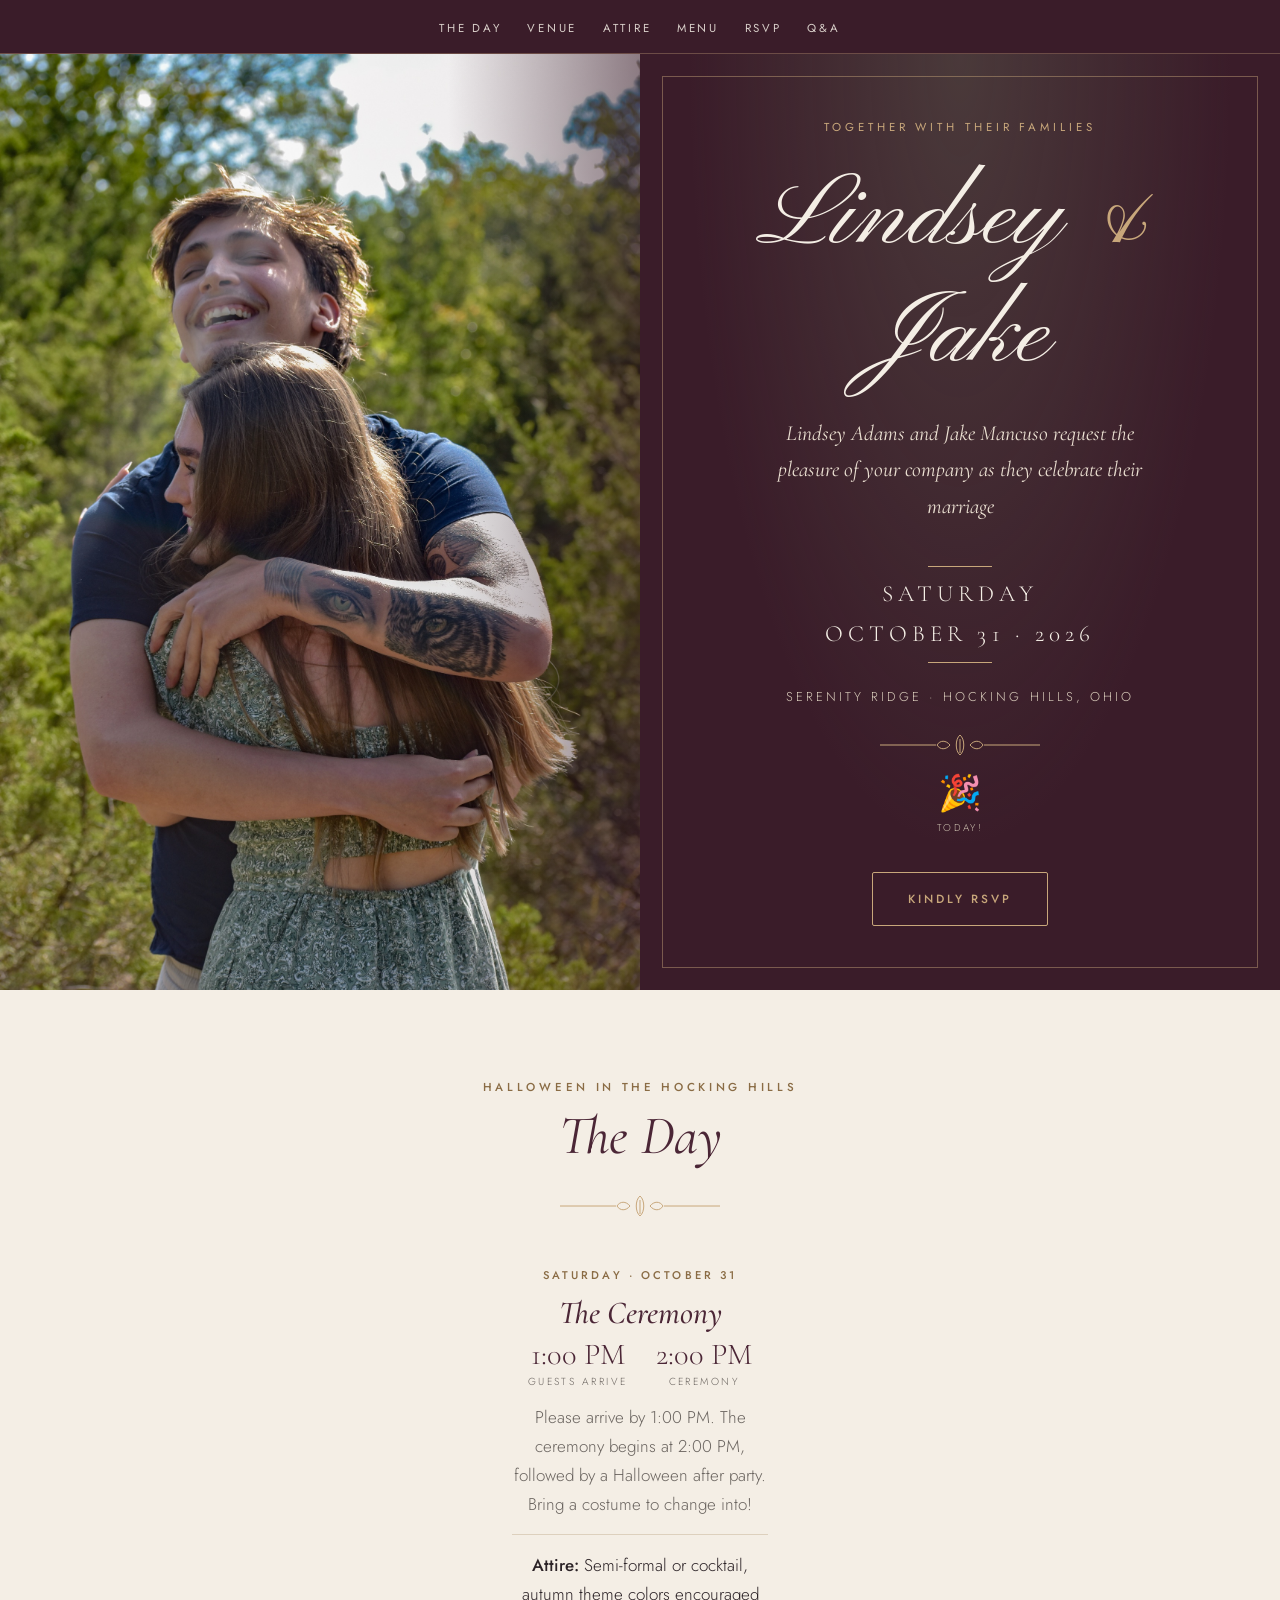
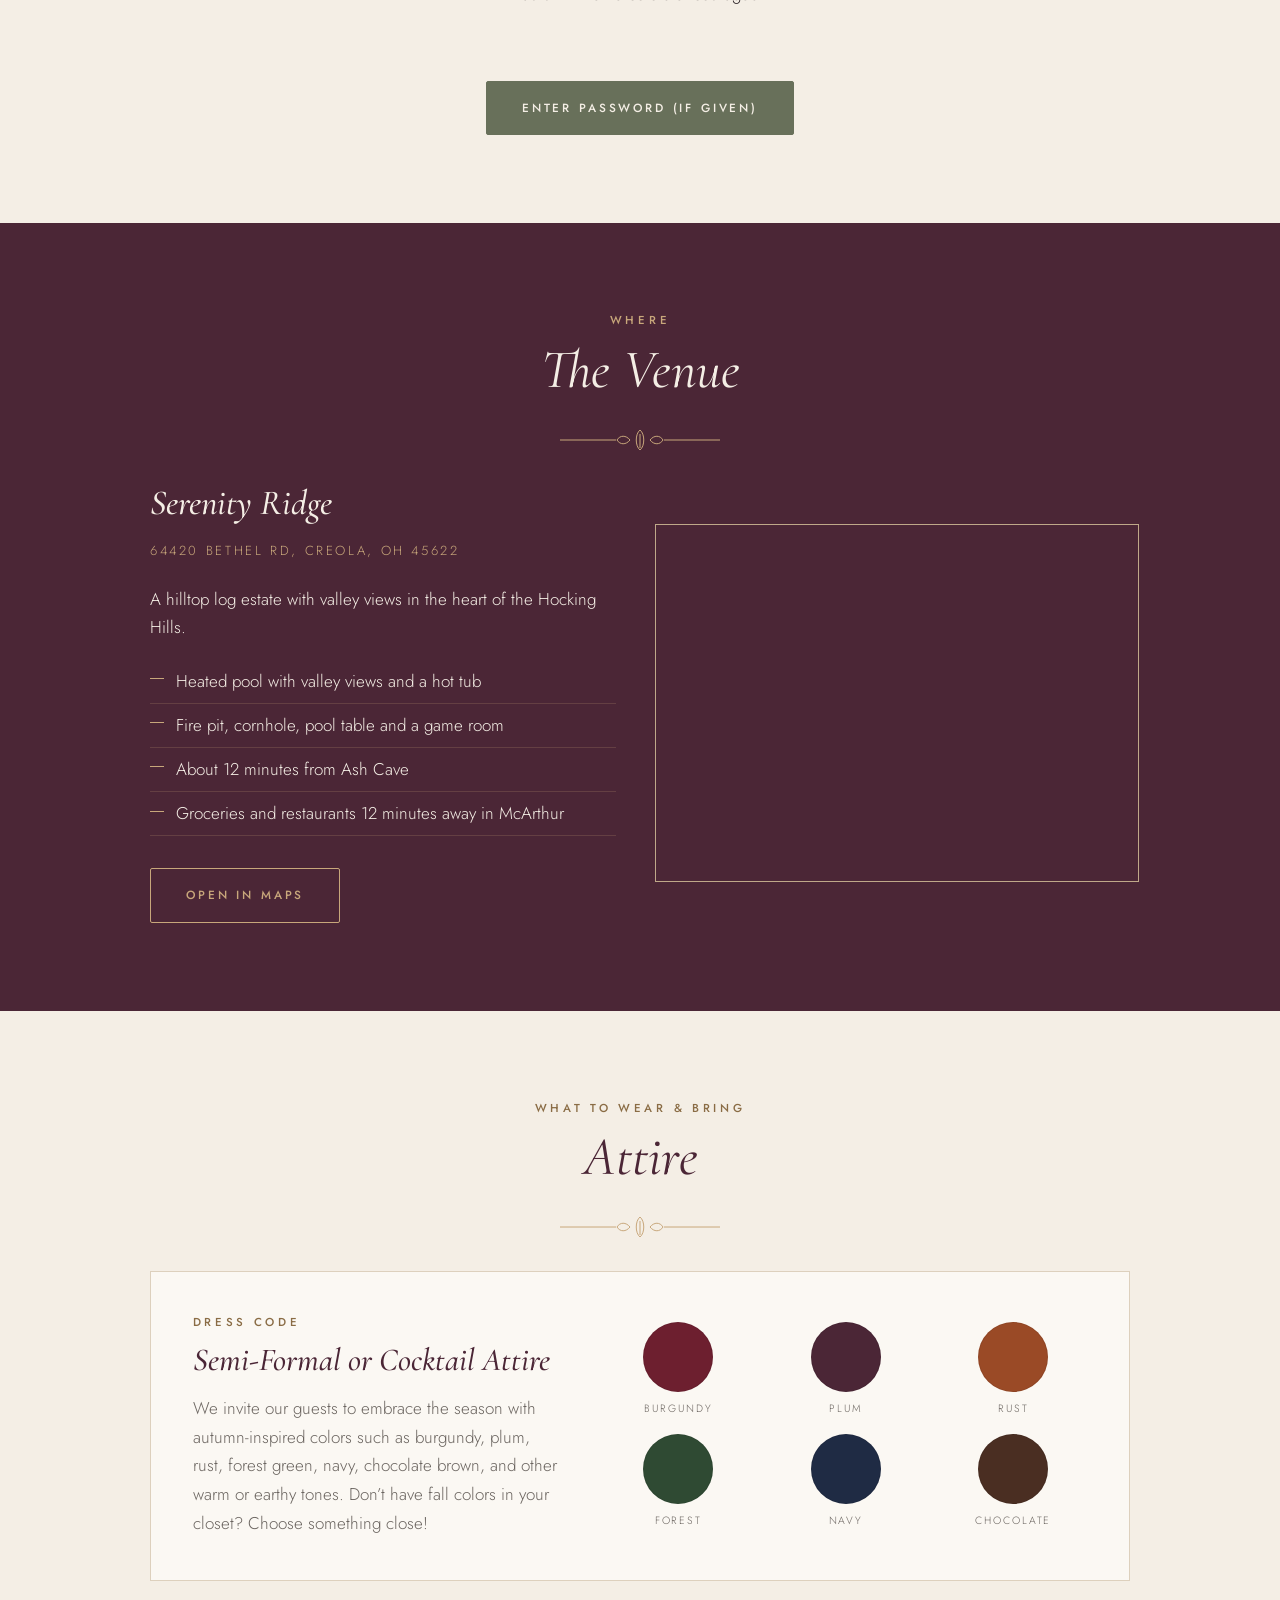
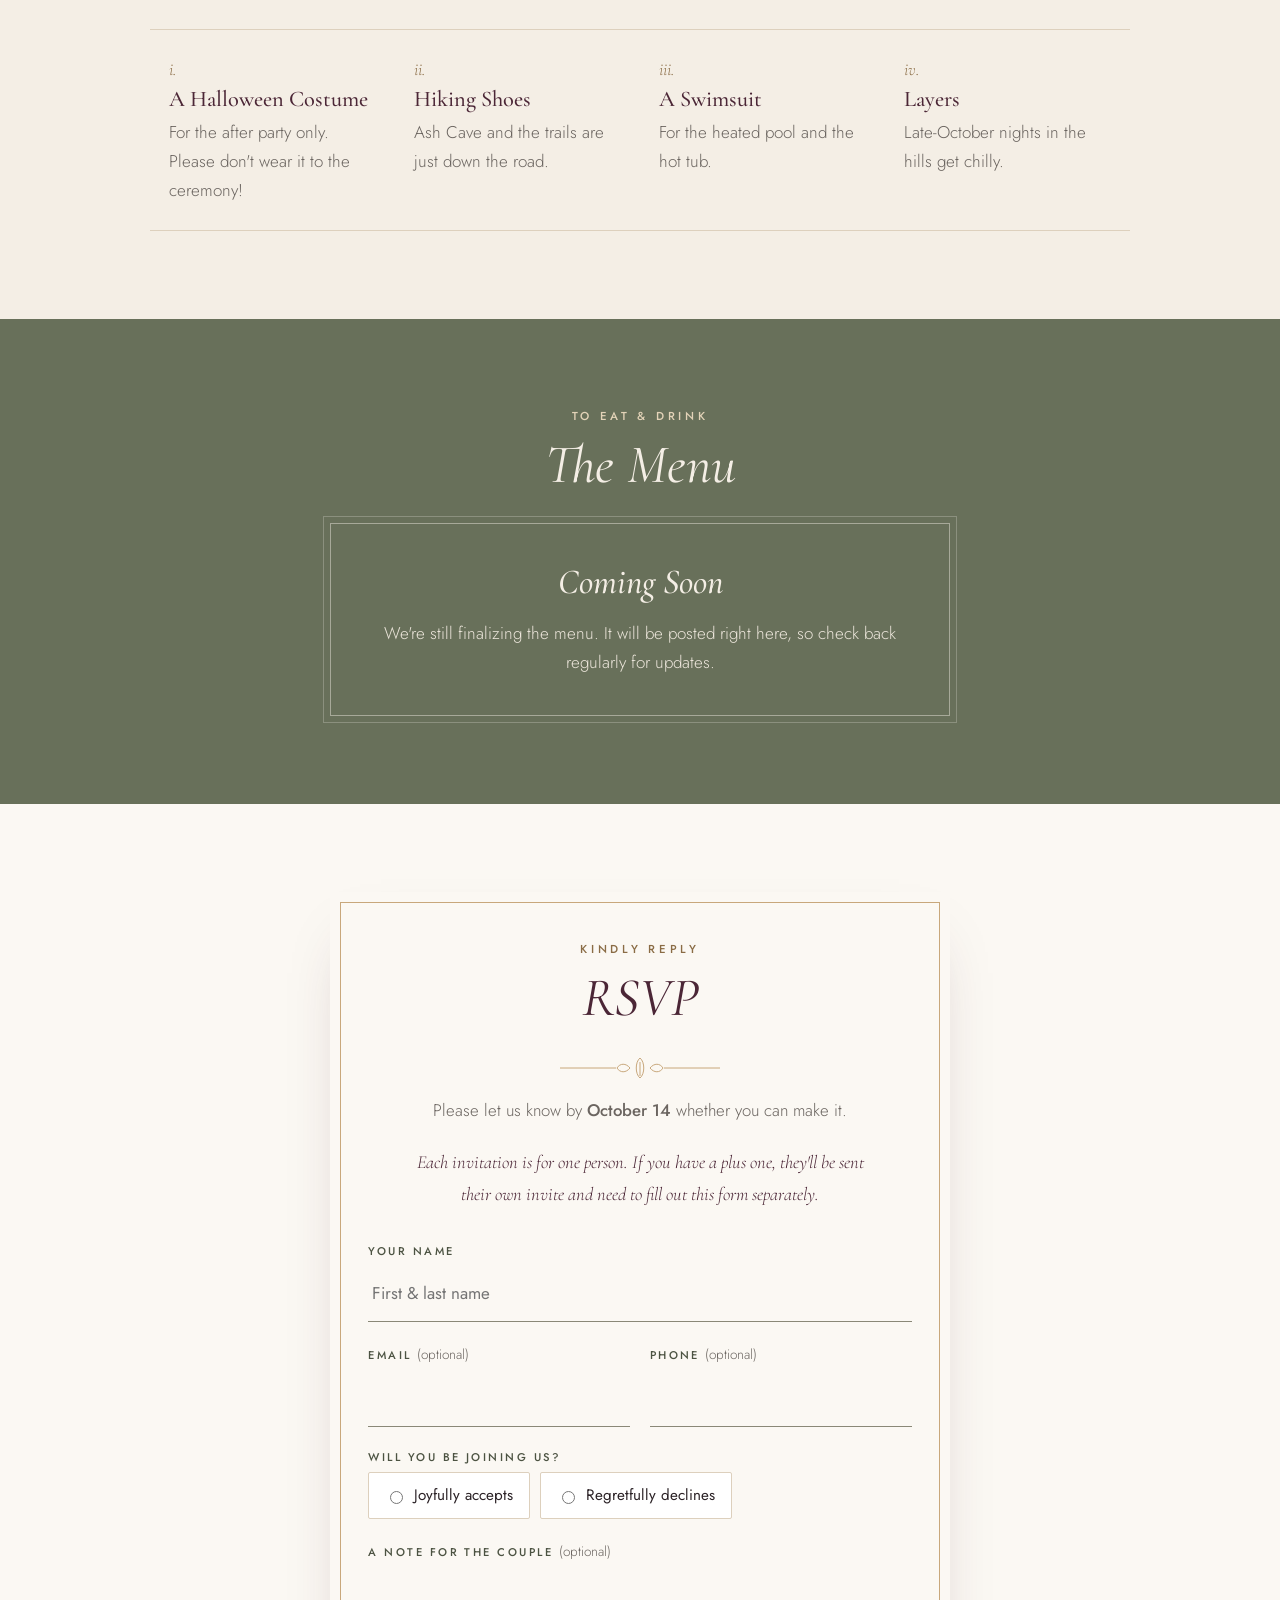
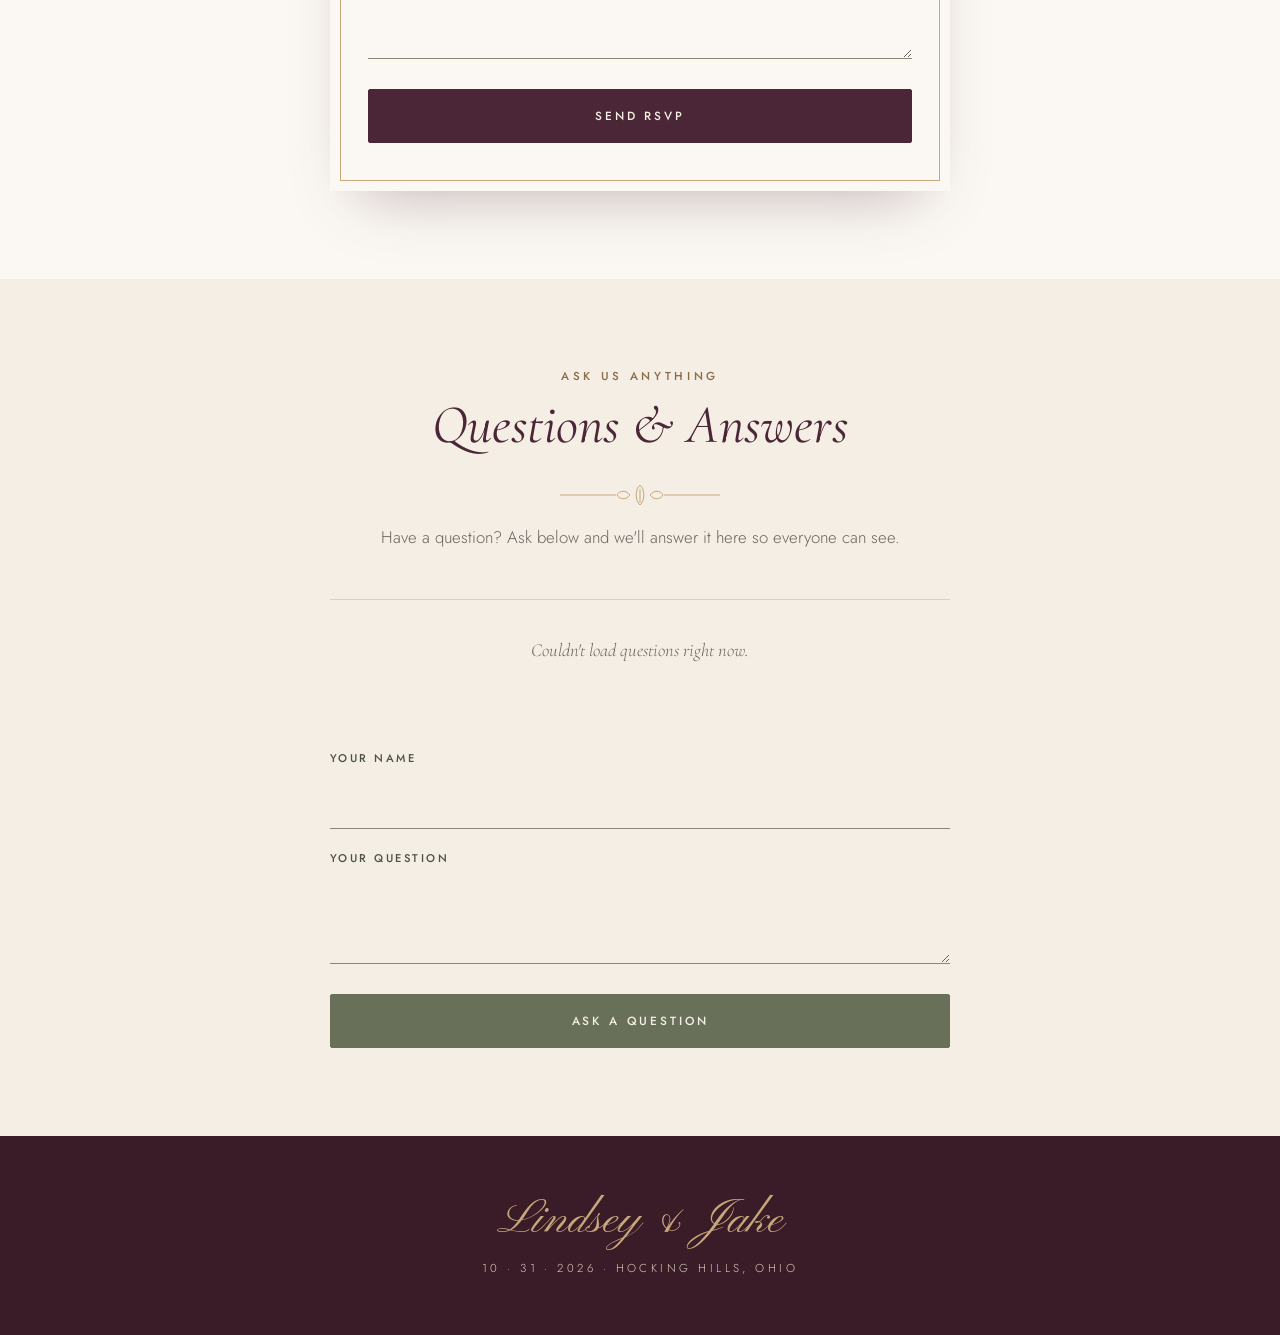
==== commit 781a73f7: "Make password button moss green Co-Authored-By: Claude Opus 5.5 <noreply@anthropic.com> Claude-Sessi" ====
--- a/index.html
+++ b/index.html
@@ -14,7 +14,7 @@
   <link rel="preconnect" href="https://fonts.googleapis.com">
   <link rel="preconnect" href="https://fonts.gstatic.com" crossorigin>
   <link href="https://fonts.googleapis.com/css2?family=Cormorant+Garamond:ital,wght@0,400;0,500;1,400;1,500&family=Jost:wght@300;400;500&family=Pinyon+Script&display=swap" rel="stylesheet">
-  <link rel="stylesheet" href="style.css?v=10">
+  <link rel="stylesheet" href="style.css?v=11">
 </head>
 <body>
 
@@ -71,7 +71,7 @@
       </div>
     </div>
     <div class="pw-box" id="pwBox">
-      <button class="btn ghost" type="button" id="pwOpen">Enter Password (if given)</button>
+      <button class="btn moss" type="button" id="pwOpen">Enter Password (if given)</button>
       <form id="pwForm" class="hidden">
         <input type="password" id="pw" placeholder="Password" autocomplete="off" aria-label="Password">
         <button class="btn" type="submit">Unlock</button>
@@ -244,7 +244,7 @@
   <p>10 · 31 · 2026 · Hocking Hills, Ohio</p>
 </footer>
 
-<script src="config.js?v=10"></script>
-<script src="app.js?v=10"></script>
+<script src="config.js?v=11"></script>
+<script src="app.js?v=11"></script>
 </body>
 </html>
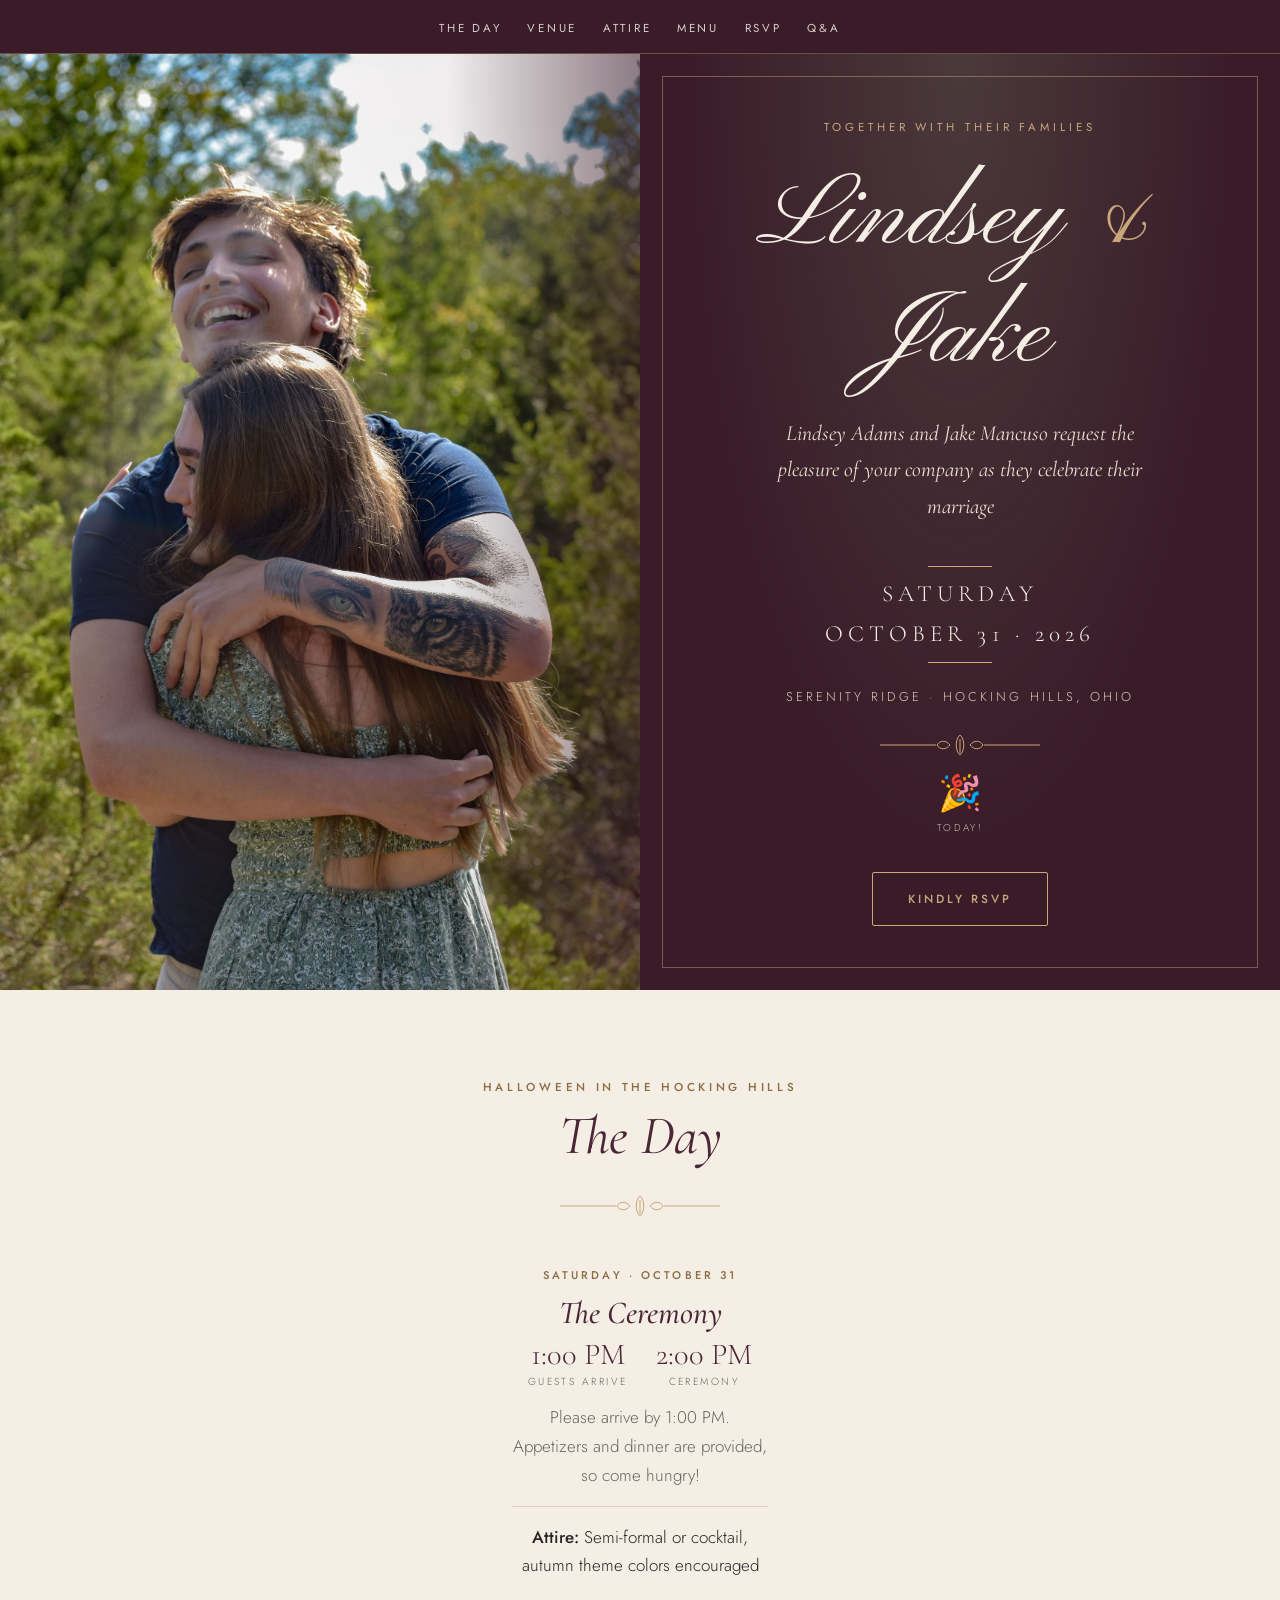
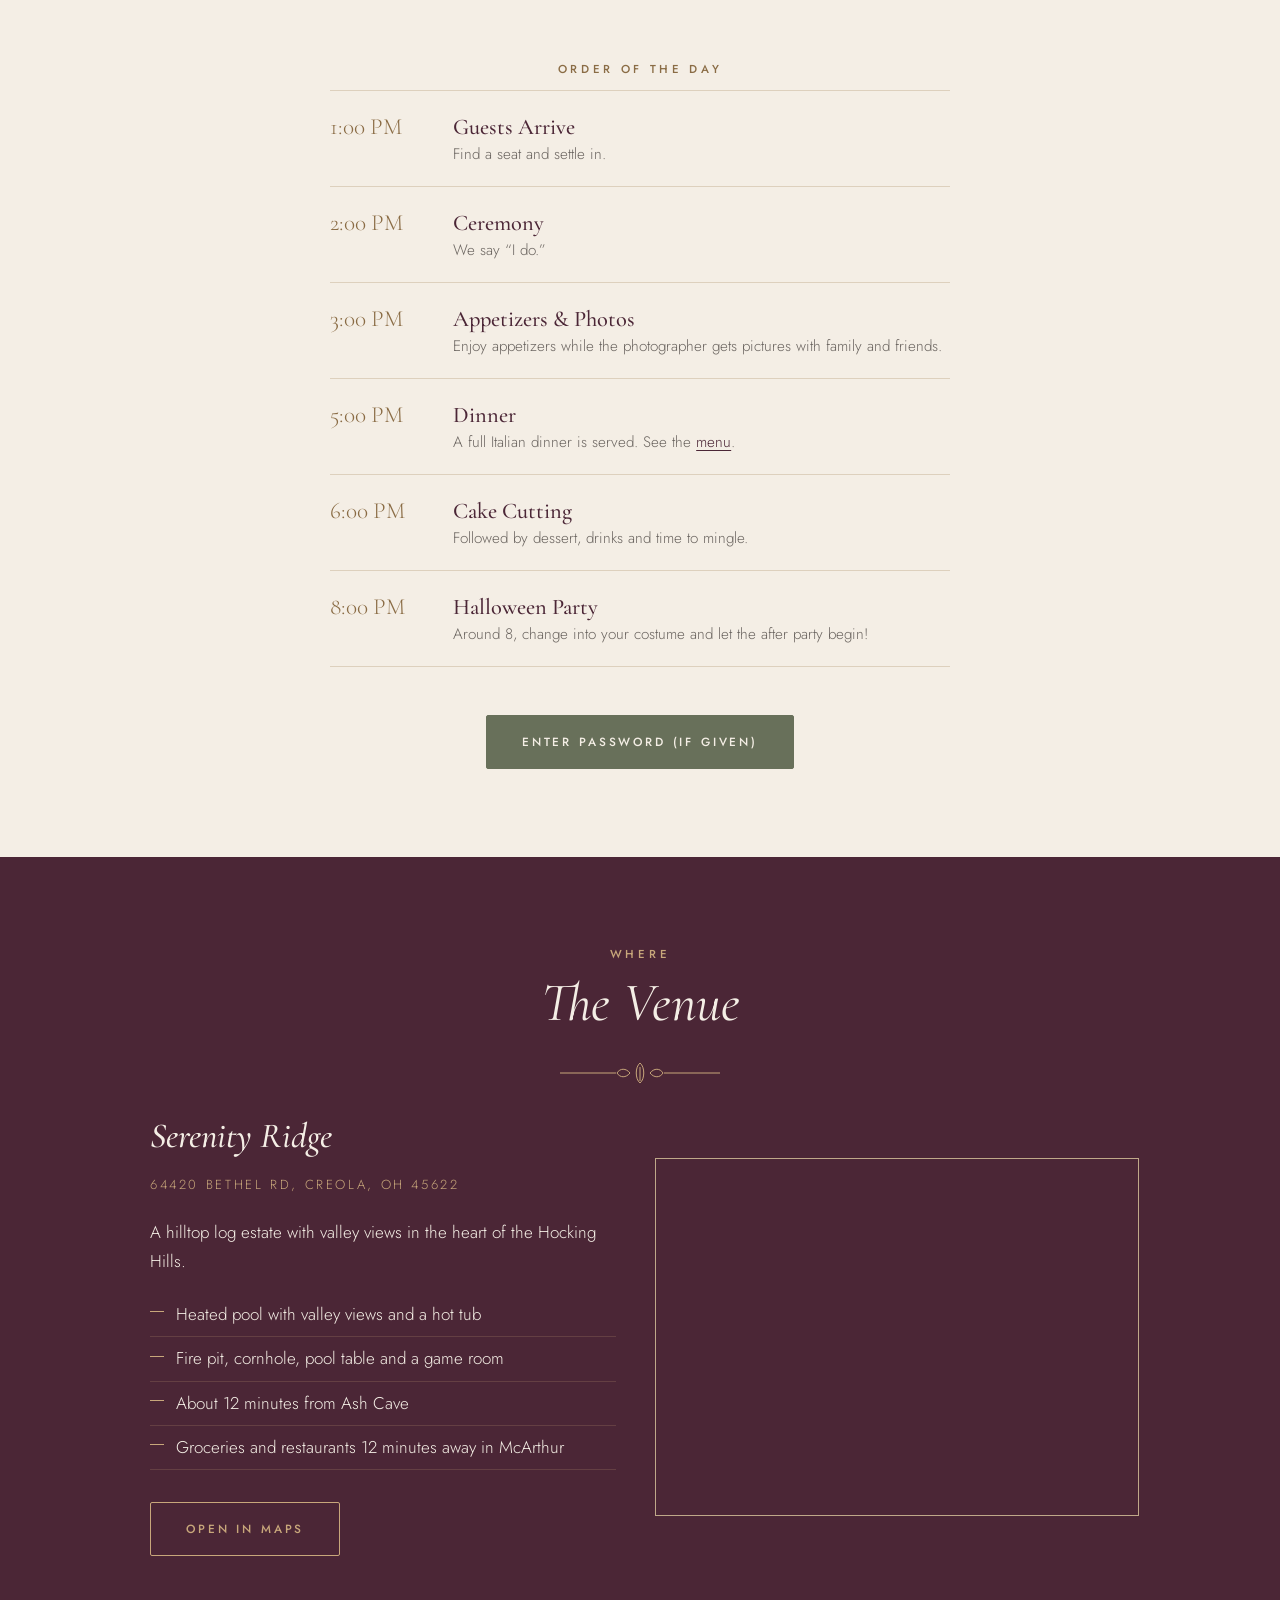
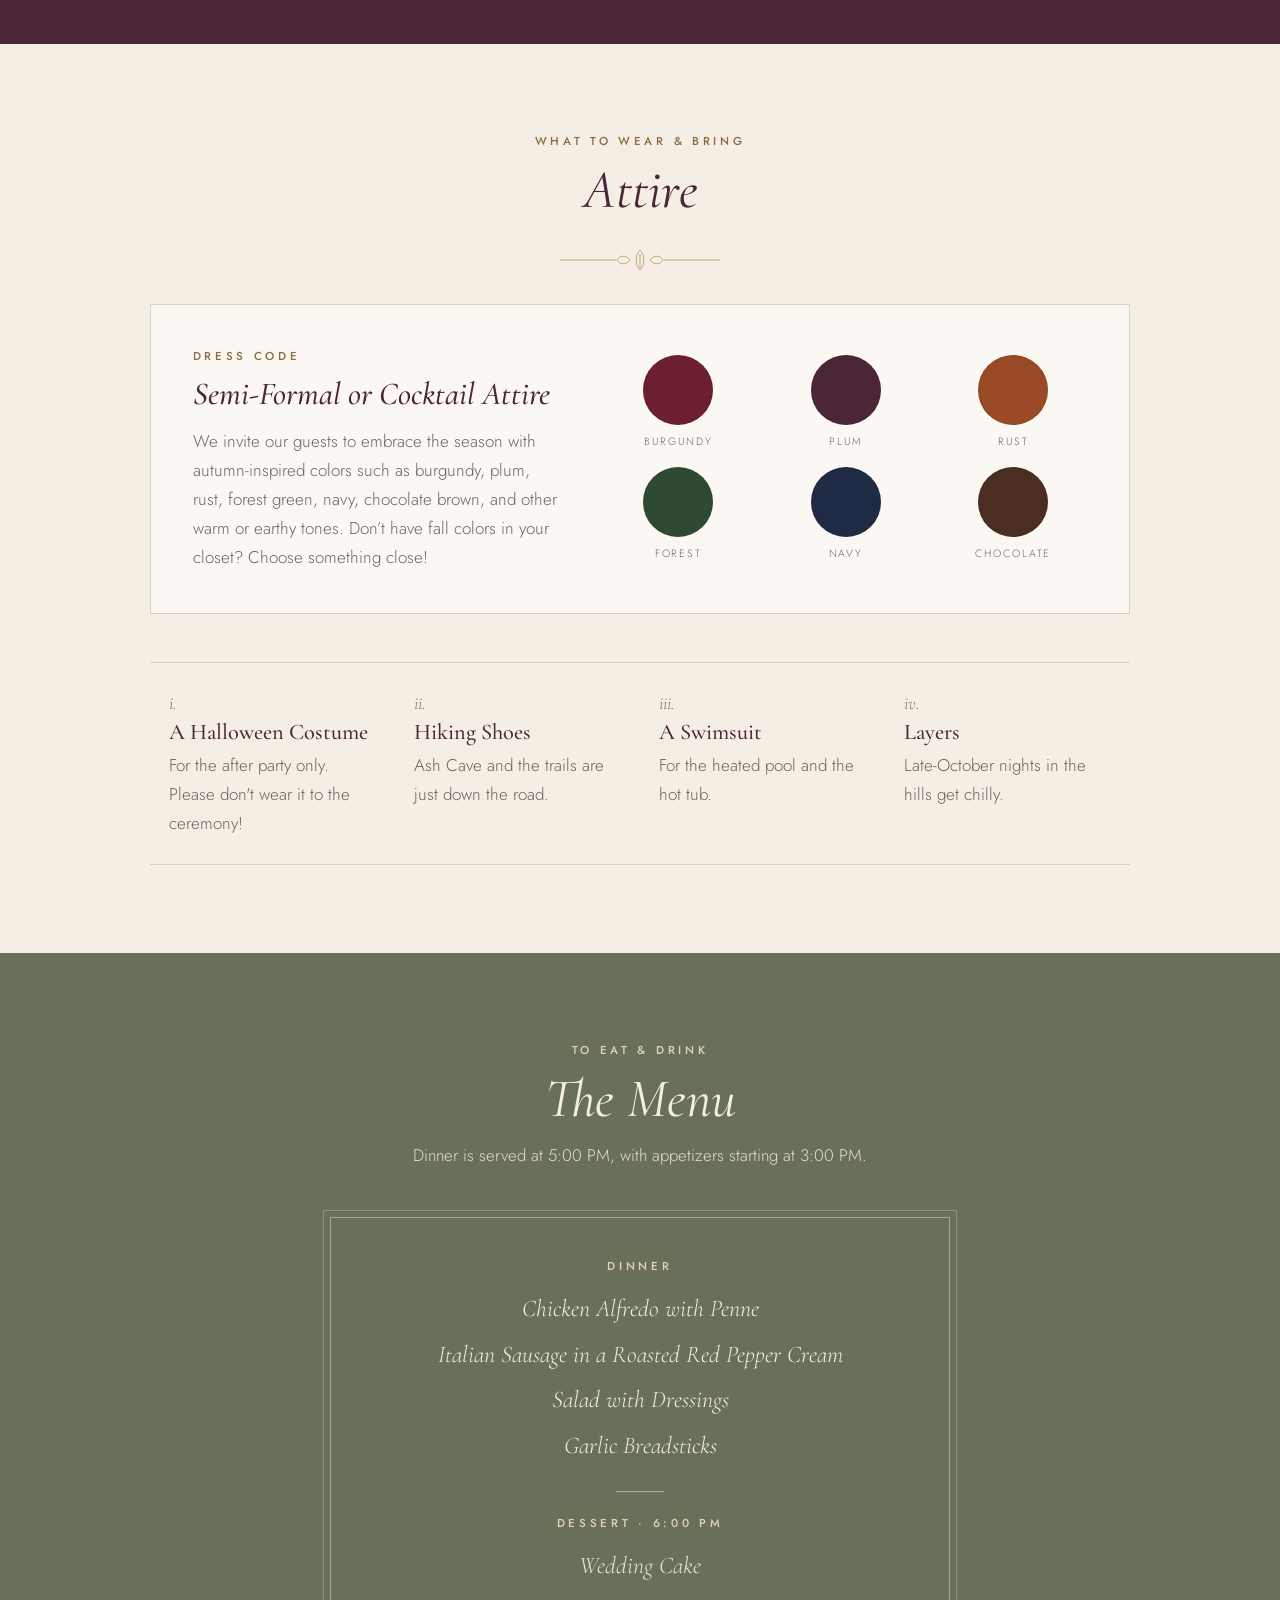
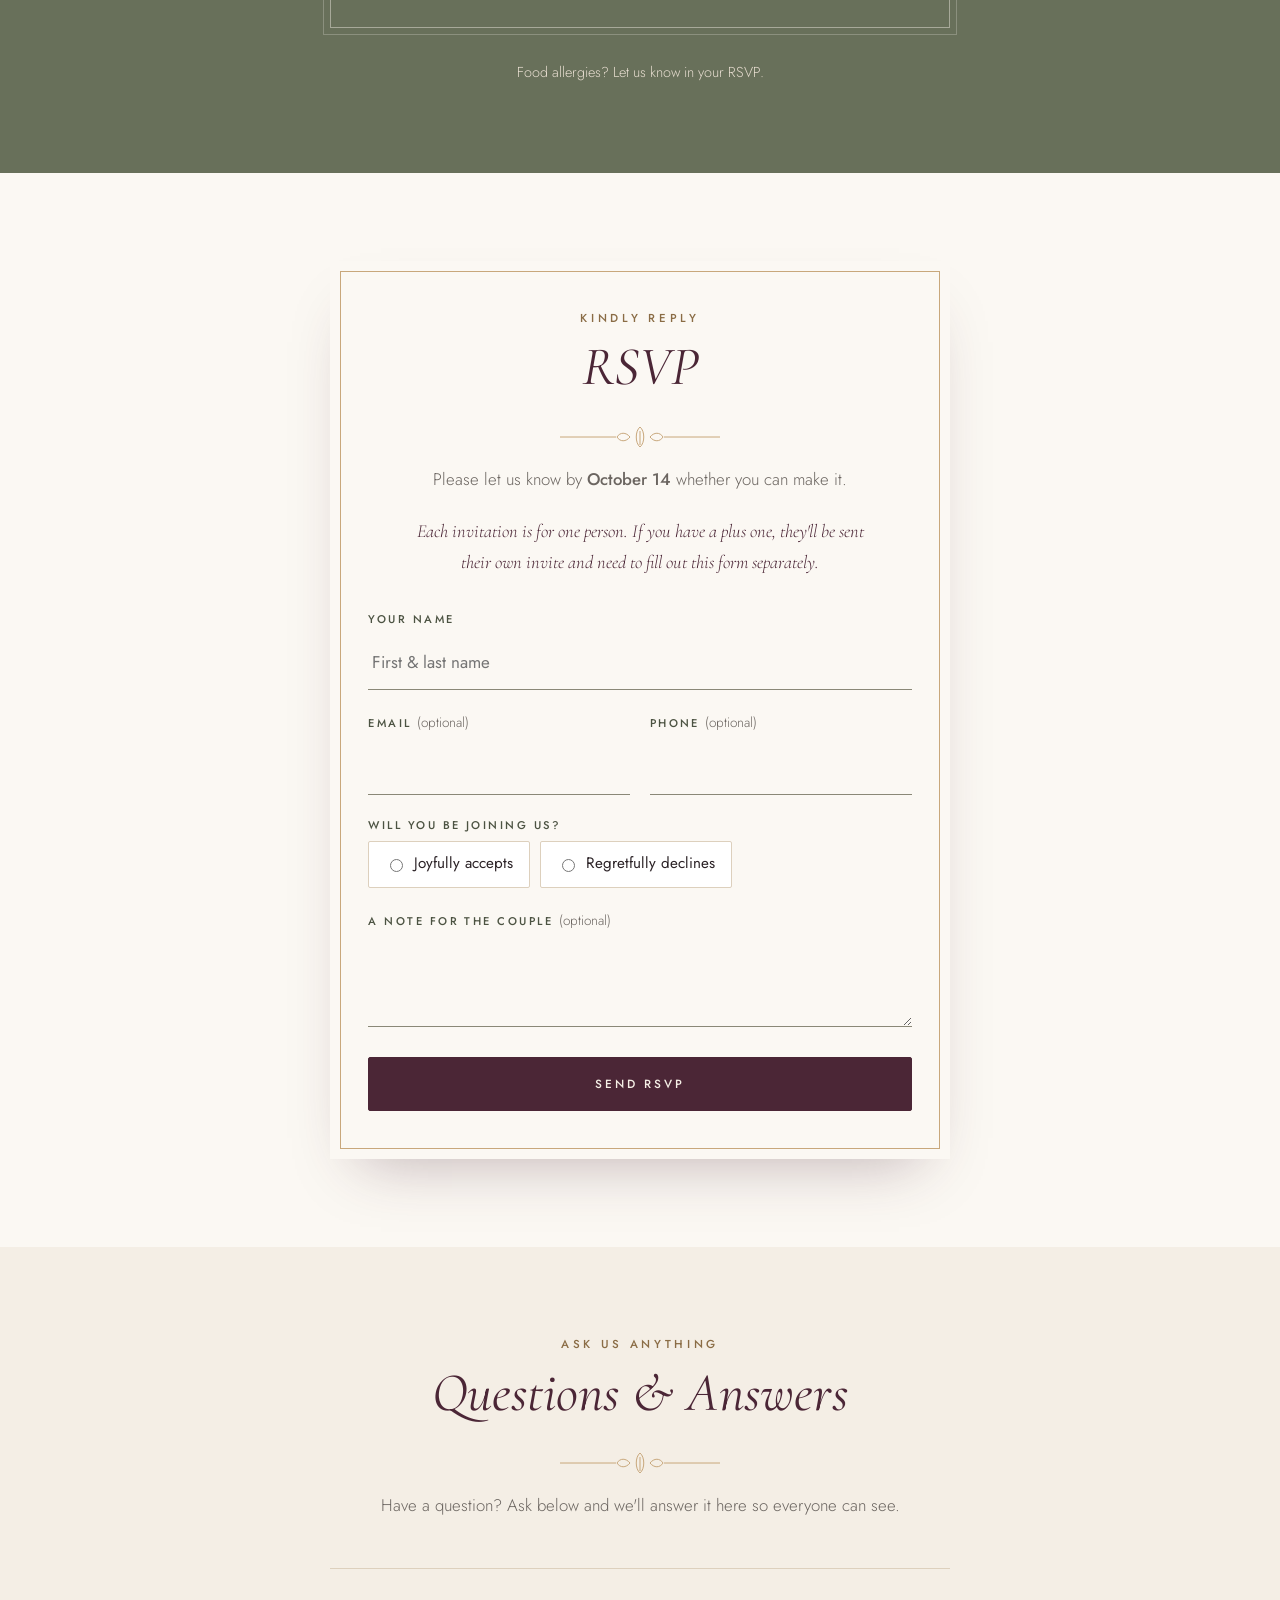
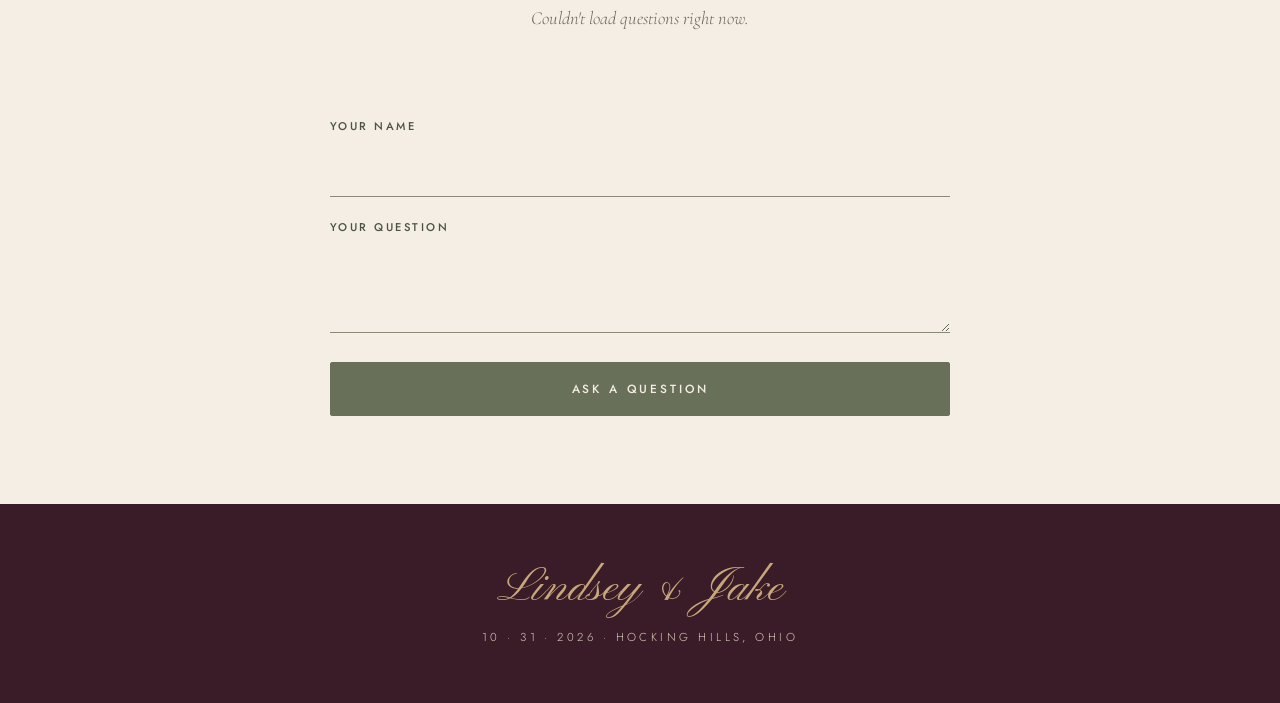
==== commit 11c02661: "Add order of the day and dinner menu Co-Authored-By: Claude Opus 5.5 <noreply@anthropic.com> Claude-" ====
--- a/index.html
+++ b/index.html
@@ -14,7 +14,7 @@
   <link rel="preconnect" href="https://fonts.googleapis.com">
   <link rel="preconnect" href="https://fonts.gstatic.com" crossorigin>
   <link href="https://fonts.googleapis.com/css2?family=Cormorant+Garamond:ital,wght@0,400;0,500;1,400;1,500&family=Jost:wght@300;400;500&family=Pinyon+Script&display=swap" rel="stylesheet">
-  <link rel="stylesheet" href="style.css?v=11">
+  <link rel="stylesheet" href="style.css?v=12">
 </head>
 <body>
 
@@ -61,7 +61,7 @@
           <div>1:00 PM<small>Guests arrive</small></div>
           <div><span data-bind="ceremonyTime">2:00 PM</span><small>Ceremony</small></div>
         </div>
-        <p>Please arrive by 1:00 PM. The ceremony begins at 2:00 PM, followed by a Halloween after party. Bring a costume to change into!</p>
+        <p>Please arrive by 1:00 PM. Appetizers and dinner are provided, so come hungry!</p>
         <p class="attire"><strong>Attire:</strong> Semi-formal or cocktail, autumn theme colors encouraged</p>
       </div>
       <div class="card private hidden">
@@ -69,6 +69,17 @@
         <h3>Farewell</h3>
         <p>Overnight guests head home. Everyone out by <strong>10:00 AM</strong>.</p>
       </div>
+    </div>
+    <div class="schedule">
+      <span class="kicker">Order of the day</span>
+      <ol>
+        <li><time>1:00 PM</time><div><h3>Guests Arrive</h3><p>Find a seat and settle in.</p></div></li>
+        <li><time>2:00 PM</time><div><h3>Ceremony</h3><p>We say “I do.”</p></div></li>
+        <li><time>3:00 PM</time><div><h3>Appetizers &amp; Photos</h3><p>Enjoy appetizers while the photographer gets pictures with family and friends.</p></div></li>
+        <li><time>5:00 PM</time><div><h3>Dinner</h3><p>A full Italian dinner is served. See the <a href="#menu">menu</a>.</p></div></li>
+        <li><time>6:00 PM</time><div><h3>Cake Cutting</h3><p>Followed by dessert, drinks and time to mingle.</p></div></li>
+        <li><time>8:00 PM</time><div><h3>Halloween Party</h3><p>Around 8, change into your costume and let the after party begin!</p></div></li>
+      </ol>
     </div>
     <div class="pw-box" id="pwBox">
       <button class="btn moss" type="button" id="pwOpen">Enter Password (if given)</button>
@@ -144,10 +155,20 @@
   <div class="narrow">
     <span class="kicker">To eat &amp; drink</span>
     <h2>The Menu</h2>
-    <div class="coming-soon">
-      <h3>Coming Soon</h3>
-      <p>We're still finalizing the menu. It will be posted right here, so check back regularly for updates.</p>
-    </div>
+    <p class="lead">Dinner is served at 5:00 PM, with appetizers starting at 3:00 PM.</p>
+    <div class="coming-soon menu-card">
+      <span class="kicker">Dinner</span>
+      <ul class="menu-list">
+        <li>Chicken Alfredo with Penne</li>
+        <li>Italian Sausage in a Roasted Red Pepper Cream</li>
+        <li>Salad with Dressings</li>
+        <li>Garlic Breadsticks</li>
+      </ul>
+      <div class="menu-divider" aria-hidden="true"></div>
+      <span class="kicker">Dessert · 6:00 PM</span>
+      <p class="menu-item">Wedding Cake</p>
+    </div>
+    <p class="menu-note">Food allergies? Let us know in your RSVP.</p>
   </div>
 </section>
 
@@ -244,7 +265,7 @@
   <p>10 · 31 · 2026 · Hocking Hills, Ohio</p>
 </footer>
 
-<script src="config.js?v=11"></script>
-<script src="app.js?v=11"></script>
+<script src="config.js?v=12"></script>
+<script src="app.js?v=12"></script>
 </body>
 </html>
--- a/style.css
+++ b/style.css
@@ -236,3 +236,23 @@
   nav ul { gap: .5rem 1rem; padding: .6rem .8rem; }
   nav a { font-size: .64rem; letter-spacing: .18em; }
 }
+
+/* ---------- order of the day ---------- */
+.schedule { max-width: 620px; margin: 3.5rem auto 0; }
+.schedule ol { list-style: none; margin: 0; padding: 0; border-top: 1px solid var(--line); }
+.schedule li { display: grid; grid-template-columns: 6.5rem 1fr; gap: 1.2rem; padding: 1.1rem 0; border-bottom: 1px solid var(--line); align-items: baseline; }
+.schedule time { font-family: var(--serif); font-size: 1.45rem; color: var(--champagne-ink); white-space: nowrap; }
+.schedule h3 { font-size: 1.4rem; margin: 0 0 .15rem; }
+.schedule p { margin: 0; color: var(--muted); font-size: .95rem; }
+
+/* ---------- menu ---------- */
+.menu-card .kicker { color: #e3d3b8; }
+.menu-list { list-style: none; padding: 0; margin: .4rem 0 0; }
+.menu-list li, .menu-item { font-family: var(--serif); font-size: 1.5rem; font-style: italic; line-height: 1.3; padding: .45rem 0; color: var(--ivory); margin: 0; }
+.menu-divider { width: 48px; height: 1px; background: rgba(244,238,229,.5); margin: 1.4rem auto; }
+.menu-note { text-align: center; margin: 2rem 0 0; font-size: .9rem; color: #e6dccf; }
+@media (max-width: 760px) {
+  .schedule li { grid-template-columns: 5.2rem 1fr; gap: .8rem; }
+  .schedule time { font-size: 1.2rem; }
+  .menu-list li, .menu-item { font-size: 1.3rem; }
+}
